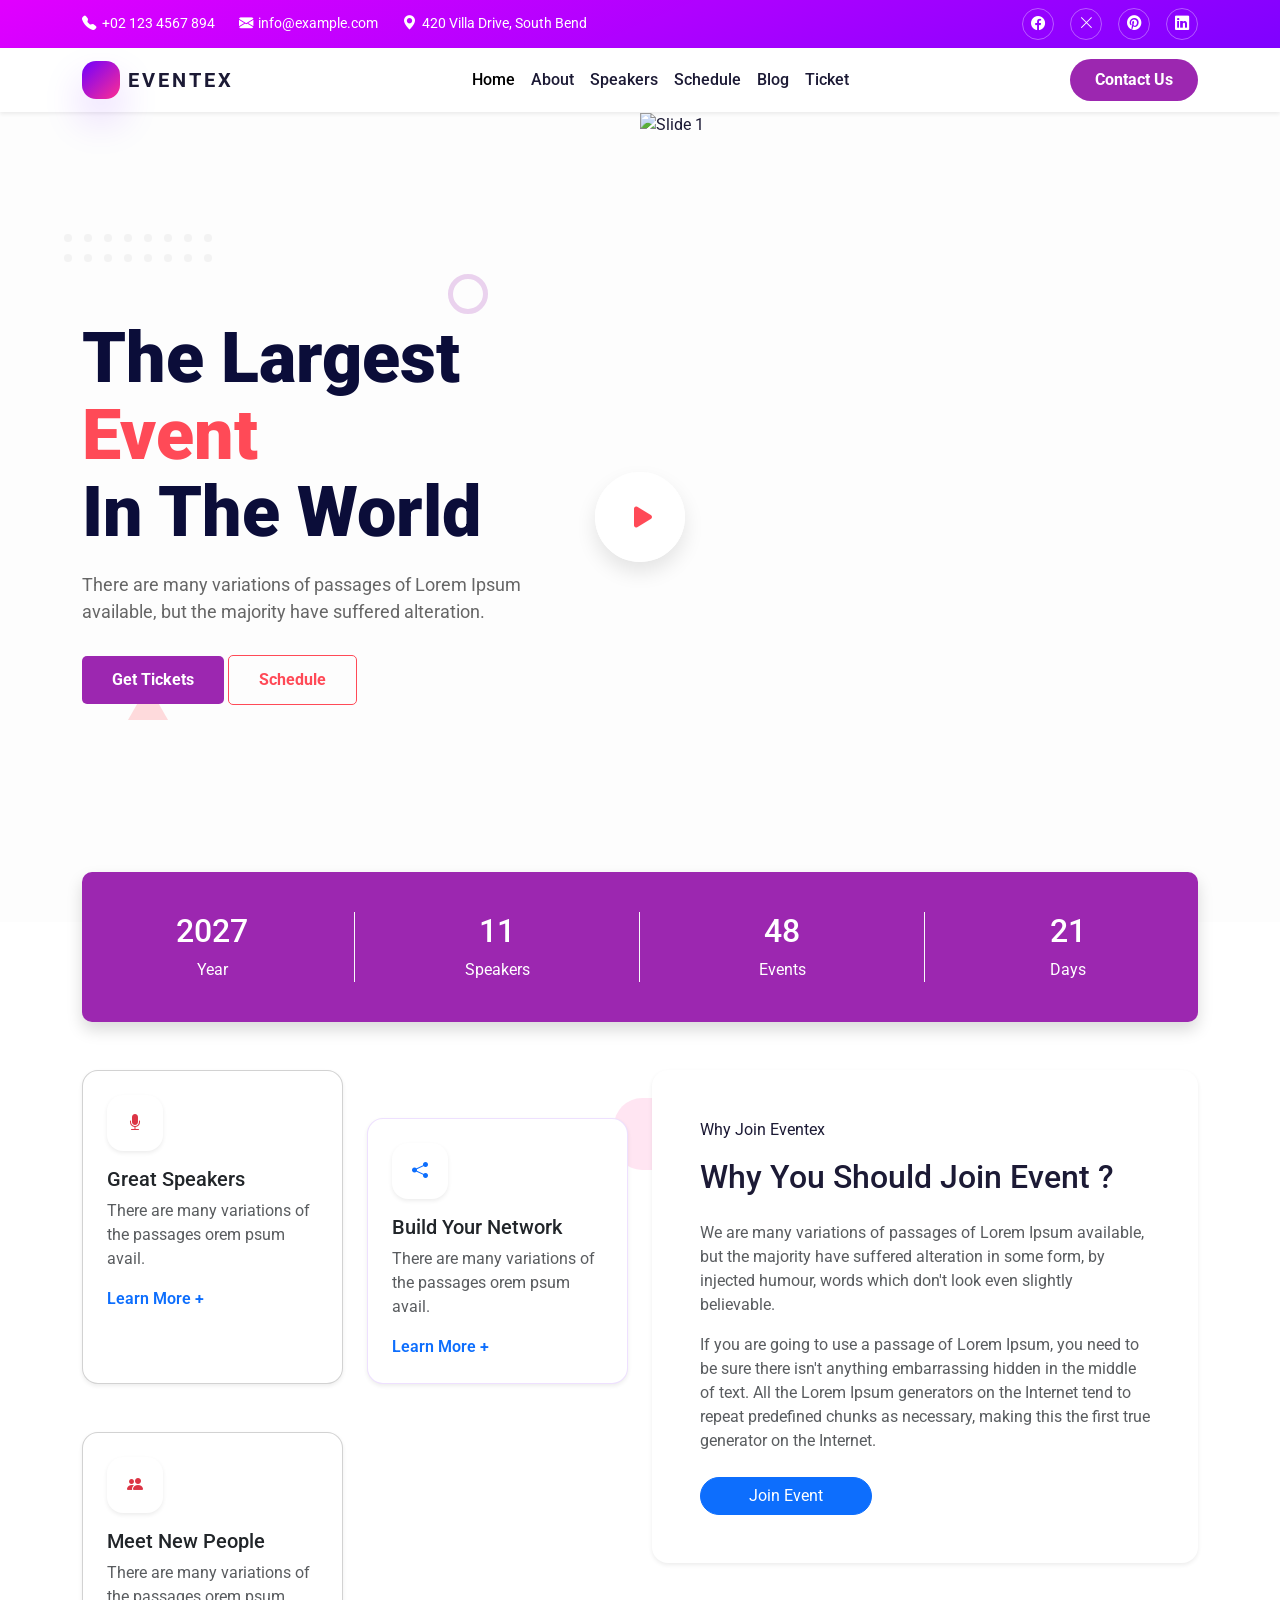
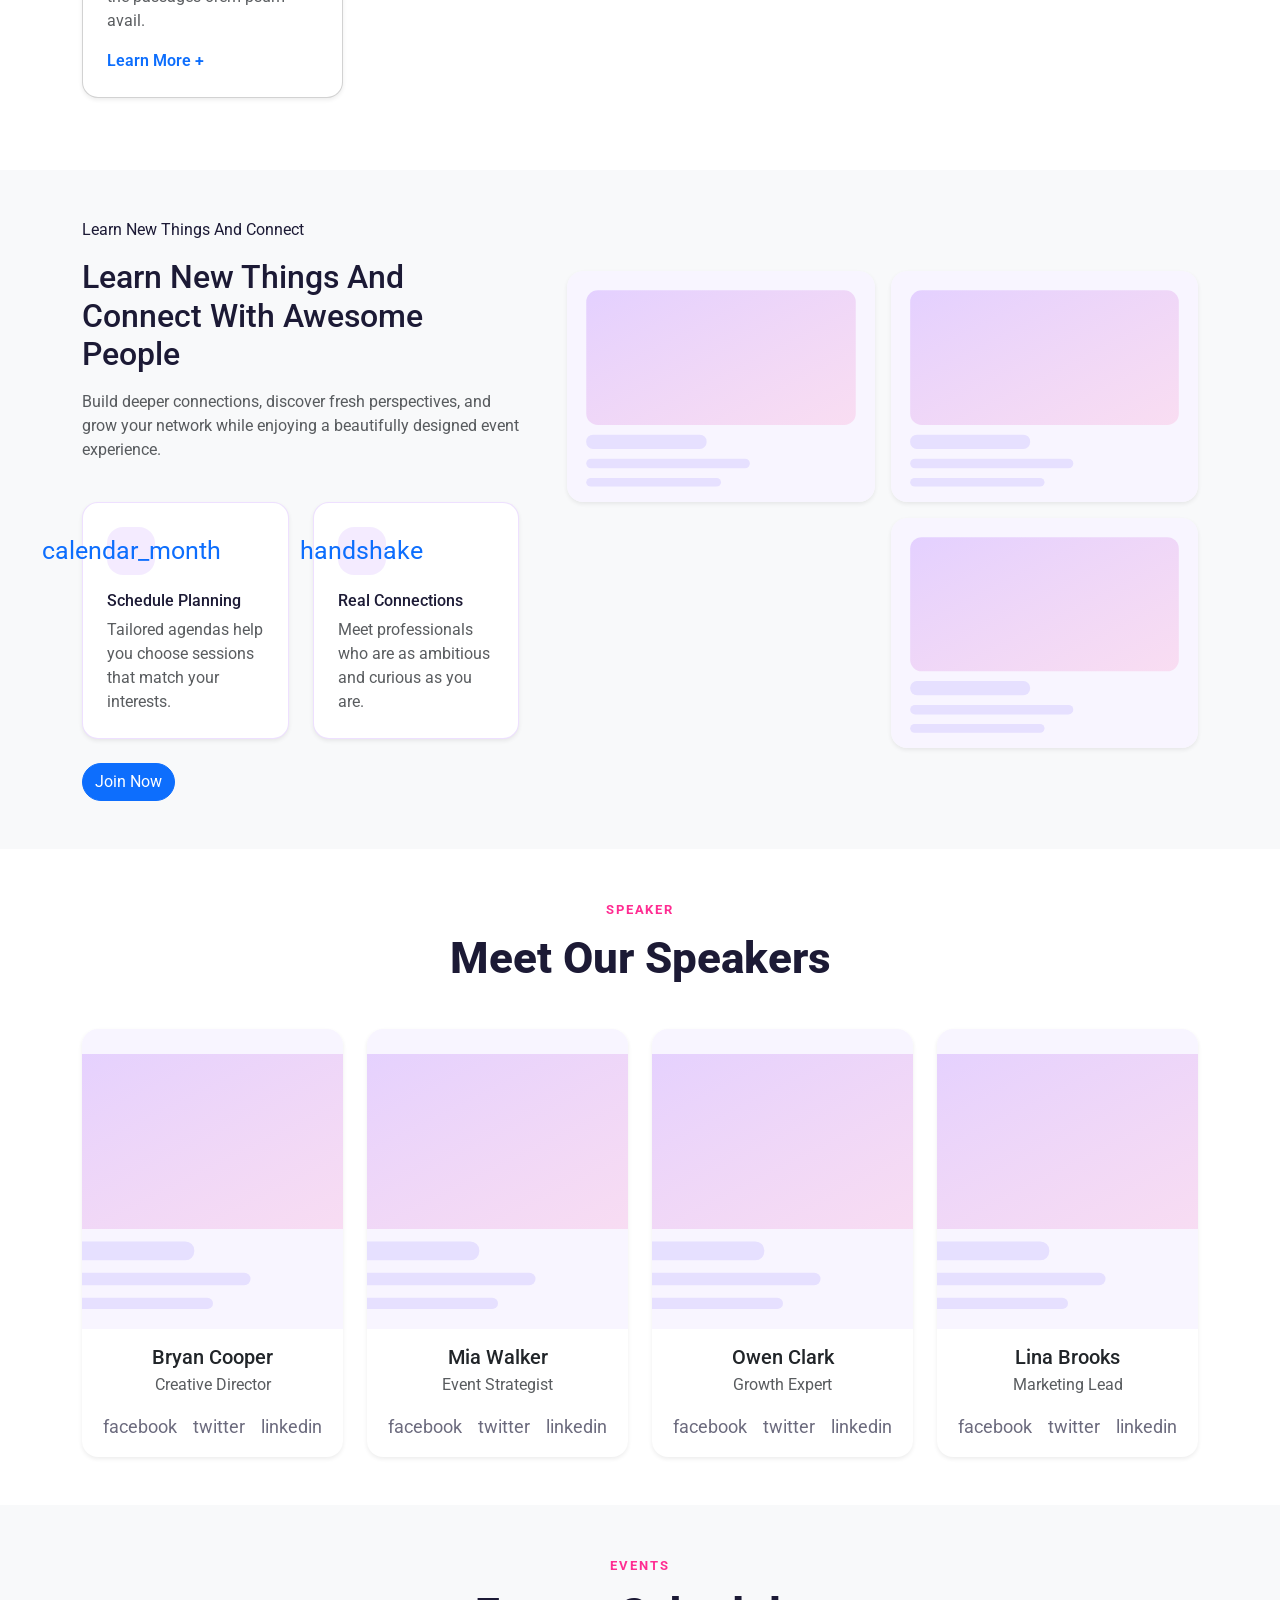
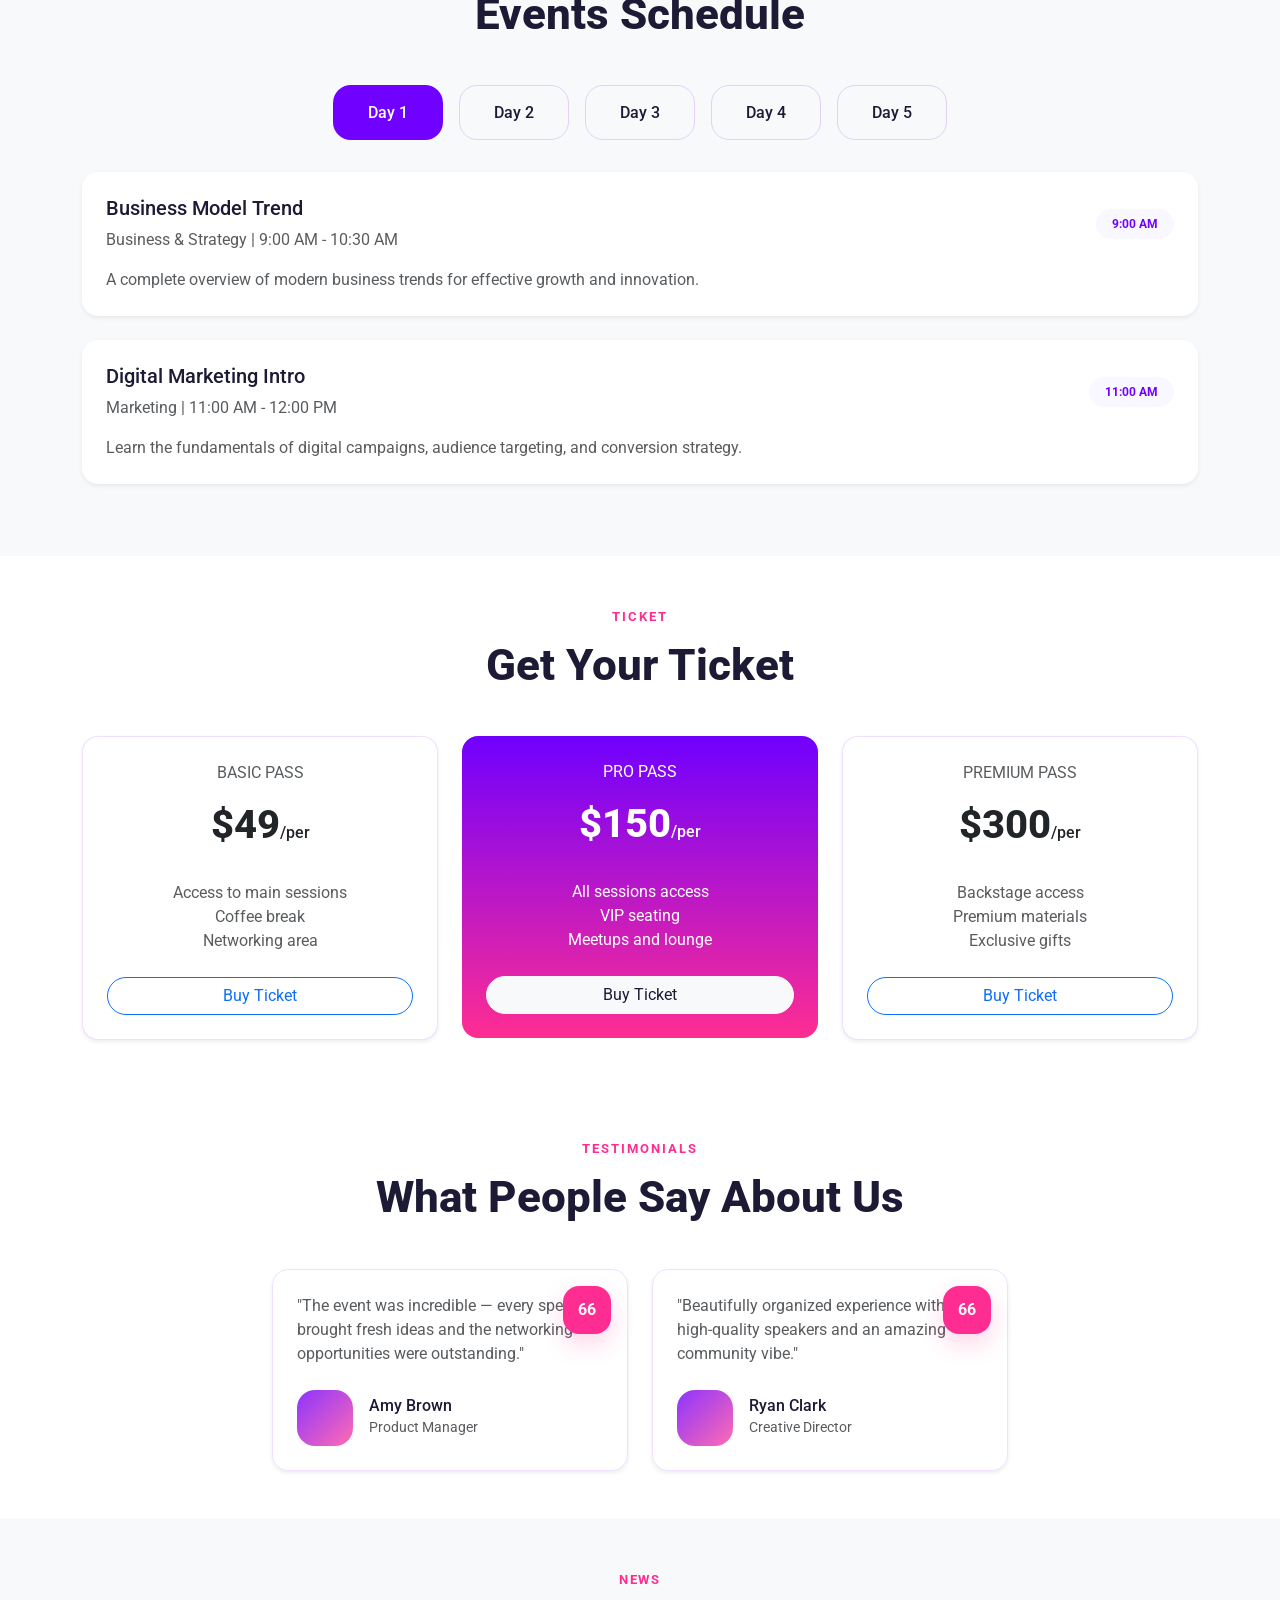
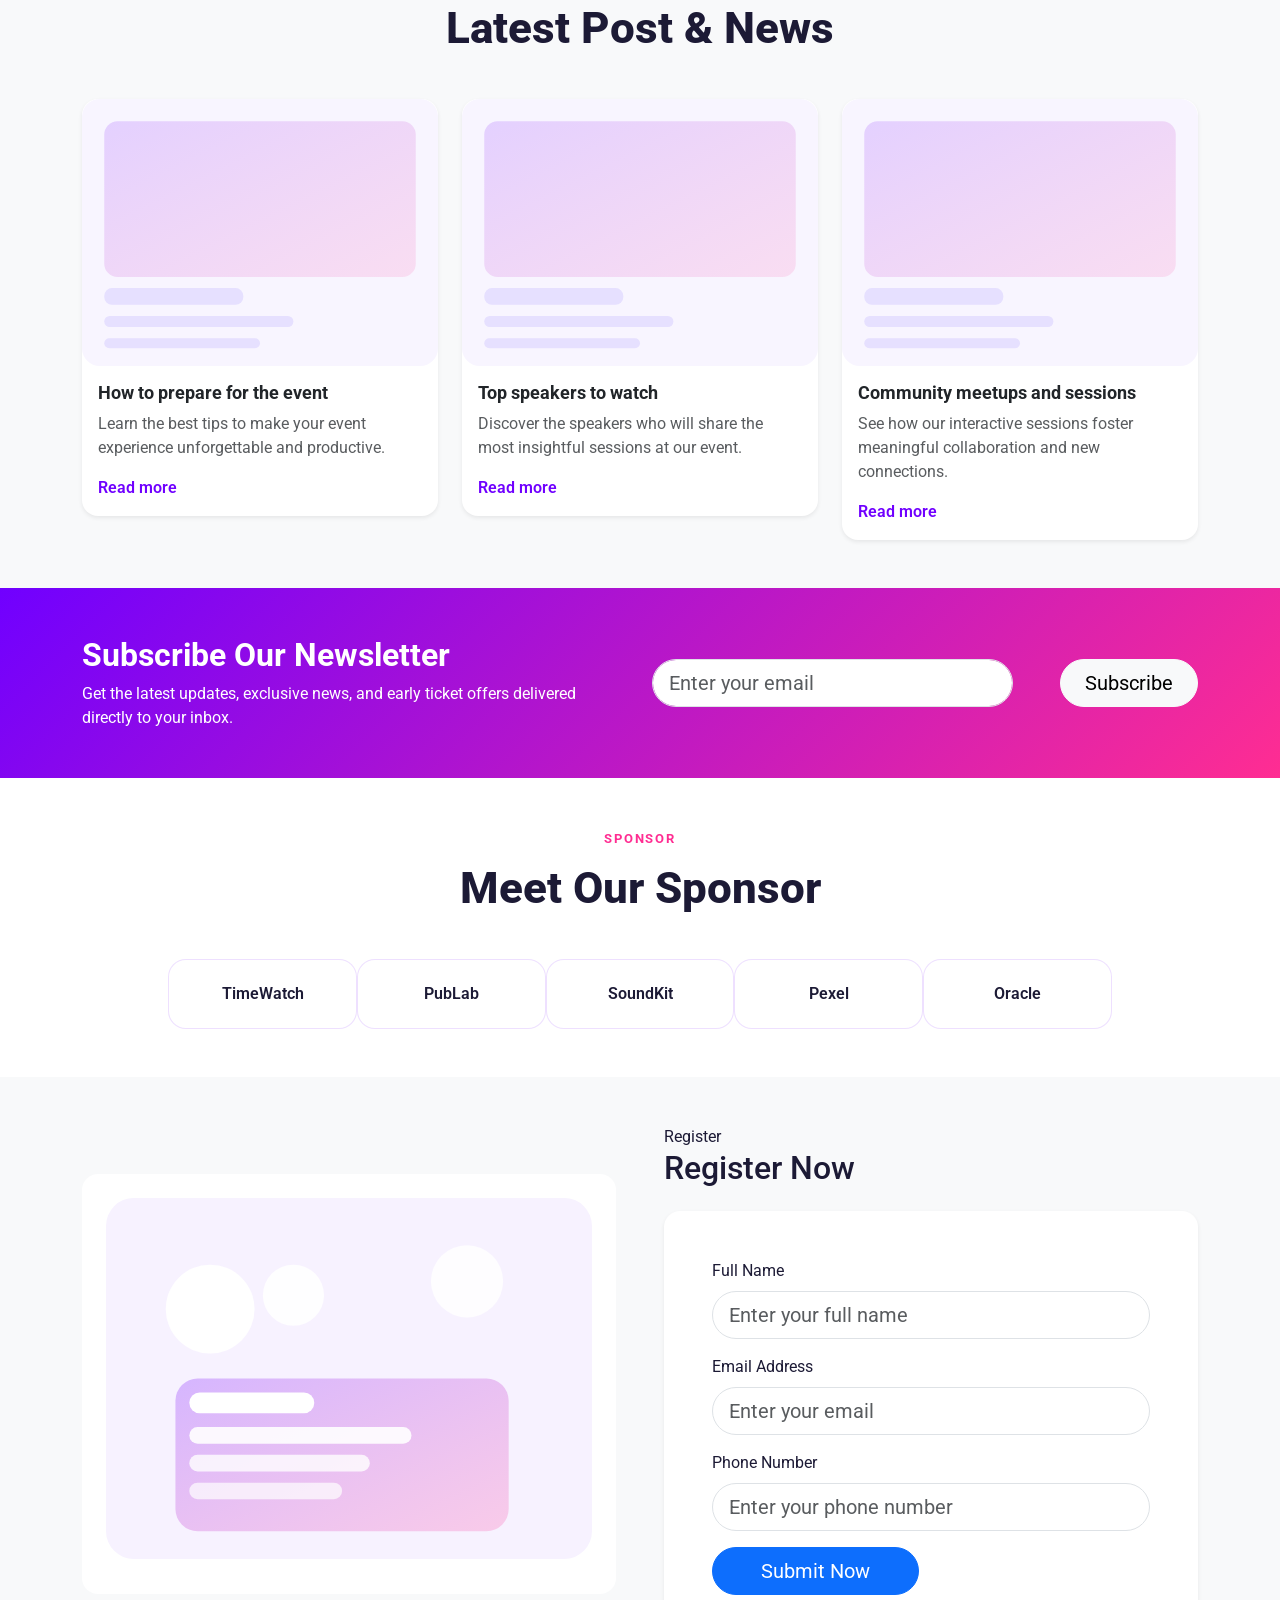
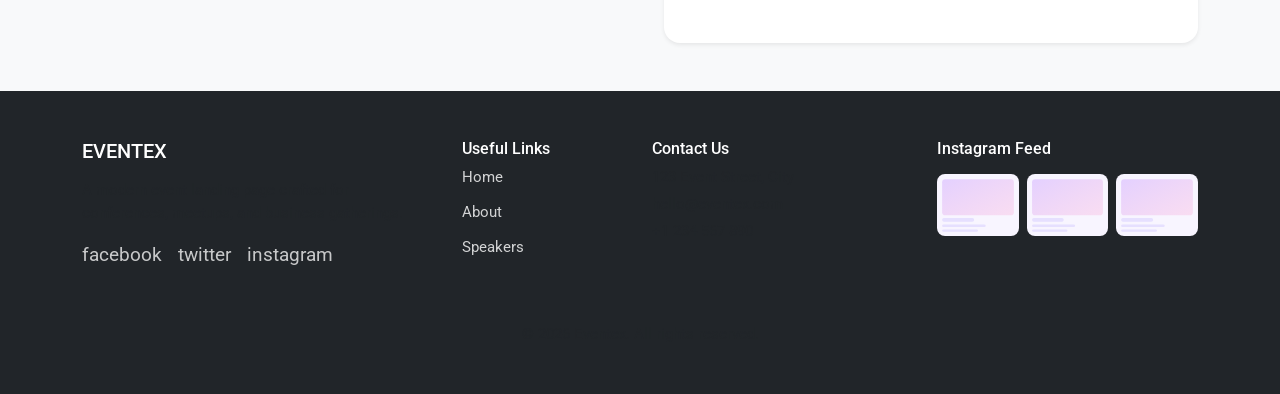
==== index.html @ 37ae4554 "first commit" ====
<!DOCTYPE html>
<html lang="en">
<head>
    <meta charset="UTF-8" />
    <meta name="viewport" content="width=device-width, initial-scale=1.0" />
    <title>Eventex - Event & Conference Landing Page</title>
    <link rel="preconnect" href="https://fonts.googleapis.com" />
    <link rel="preconnect" href="https://fonts.gstatic.com" crossorigin />
<link href="https://fonts.googleapis.com/css2?family=Roboto:ital,wght@0,100..900;1,100..900&display=swap" rel="stylesheet">
    <link rel="stylesheet" href="https://cdn.jsdelivr.net/npm/bootstrap-icons@1.11.3/font/bootstrap-icons.css" />
    <link href="https://cdn.jsdelivr.net/npm/bootstrap@5.3.2/dist/css/bootstrap.min.css" rel="stylesheet" />
    <link rel="stylesheet" href="assets/css/style.css" />


    <link rel="stylesheet" type="text/css" href="https://cdn.jsdelivr.net/npm/slick-carousel@1.8.1/slick/slick.css"/>
    <link rel="stylesheet" href="https://cdnjs.cloudflare.com/ajax/libs/animate.css/4.1.1/animate.min.css"/>
    <link rel="stylesheet" href="https://cdnjs.cloudflare.com/ajax/libs/font-awesome/6.0.0/css/all.min.css">


</head>
<body>
    <!-- Top Contact Bar -->
    <div class="top-contact-bar  text-white py-2">
        <div class="container d-flex flex-wrap align-items-center justify-content-between gap-2">
            <div class="d-flex flex-wrap align-items-center gap-4 small-text">
                <span><i class="bi bi-telephone-fill"></i> +02 123 4567 894</span>
                <span><i class="bi bi-envelope-fill"></i> info@example.com</span>
                <span><i class="bi bi-geo-alt-fill"></i> 420 Villa Drive, South Bend</span>
            </div>
            <div class="top-social-icons d-flex align-items-center gap-3">
                <span><i class="bi bi-facebook"></i></span>
                <span><i class="bi bi-x-lg"></i></span>
                <span><i class="bi bi-pinterest"></i></span>
                <span><i class="bi bi-linkedin"></i></span>
            </div>
        </div>
    </div>

    <!-- Header / Navigation -->
    <header class="site-header bg-white shadow-sm sticky-top">
        <div class="container">
            <nav class="navbar navbar-expand-lg px-0">
                <a class="navbar-brand d-flex align-items-center" href="#">
                    <span class="brand-mark"></span>
                    <span class="brand-text ms-2">EVENTEX</span>
                </a>
                <button class="navbar-toggler" type="button" data-bs-toggle="collapse" data-bs-target="#mainNavbar" aria-controls="mainNavbar" aria-expanded="false" aria-label="Toggle navigation">
                    <span class="navbar-toggler-icon"></span>
                </button>
                <div class="collapse navbar-collapse" id="mainNavbar">
                    <ul class="navbar-nav mx-auto mb-2 mb-lg-0">
                        <li class="nav-item"><a class="nav-link active" href="#home">Home</a></li>
                        <li class="nav-item"><a class="nav-link" href="#about">About</a></li>
                        <li class="nav-item"><a class="nav-link" href="#speakers">Speakers</a></li>
                        <li class="nav-item"><a class="nav-link" href="#schedule">Schedule</a></li>
                        <li class="nav-item"><a class="nav-link" href="#blog">Blog</a></li>
                        <li class="nav-item"><a class="nav-link" href="#pricing">Ticket</a></li>
                    </ul>
                    <a href="#contact" class="btn btn-purple rounded-pill px-4 py-2">Contact Us</a>
                </div>
            </nav>
        </div>
    </header>

    <!-- Hero -->
  

<section class="hero-section">
    <div class="bg-icon dots-grid">
        <span></span><span></span><span></span><span></span><span></span><span></span><span></span><span></span>
        <span></span><span></span><span></span><span></span><span></span><span></span><span></span><span></span>
    </div>
    <div class="bg-icon shape-circle"></div>
    <div class="bg-icon shape-triangle"></div>

    <div class="hero-slider">
        
        <div class="single-slide">
            <div class="container content-wrap">
                <div class="row">
                    <div class="col-lg-6">
                        <div class="hero-content">
                            <h1>The Largest <span>Event</span> <br> In The World</h1>
                            <p>There are many variations of passages of Lorem Ipsum available, but the majority have suffered alteration.</p>
                            <div class="btns">
                                <a href="#" class="btn-purple">Get Tickets</a>
                                <a href="#" class="btn-outline-purple">Schedule</a>
                            </div>
                        </div>
                    </div>
                </div>
            </div>
            <div class="right-full-image">
                <img src="https://images.unsplash.com/photo-1492684223066-81342ee5ff30?auto=format&fit=crop&w=1000&q=80" alt="Slide 1">
                <div class="play-btn-container">
                    <a href="#" class="play-btn">
                        <i class="fas fa-play"></i>
                    </a>
                </div>
            </div>
        </div>

        <div class="single-slide">
            <div class="container content-wrap">
                <div class="row">
                    <div class="col-lg-6">
                        <div class="hero-content">
                            <h1>Join The <span>Expert</span> <br> Speakers</h1>
                            <p>Experience the best conference with worldwide experts and influencers.</p>
                            <div class="btns">
                                <a href="#" class="btn-purple">Book Now</a>
                            </div>
                        </div>
                    </div>
                </div>
            </div>
            <div class="right-full-image">
                <img src="https://images.unsplash.com/photo-1505373877841-8d25f7d46678?auto=format&fit=crop&w=1000&q=80" alt="Slide 2">
                <div class="play-btn-container">
                    <a href="#" class="play-btn">
                        <i class="fas fa-play"></i>
                    </a>
                </div>
            </div>
        </div>

    </div>
</section>


<div class="container">
        <div class="stats-bar shadow">
            <div class="row text-center">
                <div class="col-6 col-md-3 border-end border-light stat-item">
                    <h2>2027</h2>
                    <p class="mb-0">Year</p>
                </div>
                <div class="col-6 col-md-3 border-end border-light stat-item">
                    <h2>11</h2>
                    <p class="mb-0">Speakers</p>
                </div>
                <div class="col-6 col-md-3 border-end border-light stat-item">
                    <h2>48</h2>
                    <p class="mb-0">Events</p>
                </div>
                <div class="col-6 col-md-3 stat-item">
                    <h2>21</h2>
                    <p class="mb-0">Days</p>
                </div>
            </div>
        </div>
    </div>



    <!-- About / Why Join -->
    <section id="about" class="section-about py-5 position-relative">
        <div class="container">
            <div class="row gx-4 align-items-start">
                <div class="col-lg-6">
                    <div class="info-cards-grid">
                        <div class="info-card card shadow-sm rounded-4 p-4 mb-4">
                            <div class="info-card-icon mb-3 bg-white rounded-4 shadow-sm">
                                <i class="bi bi-mic-fill text-danger"></i>
                            </div>
                            <h5 class="mb-2">Great Speakers</h5>
                            <p class="text-muted mb-3">There are many variations of the passages orem psum avail.</p>
                            <a href="#" class="text-decoration-none fw-semibold text-primary">Learn More +</a>
                        </div>
                        <div class="info-card card shadow-sm rounded-4 p-4 mb-4 highlight-card">
                            <div class="info-card-icon mb-3 bg-white rounded-4 shadow-sm">
                                <i class="bi bi-share-fill text-primary"></i>
                            </div>
                            <h5 class="mb-2">Build Your Network</h5>
                            <p class="text-muted mb-3">There are many variations of the passages orem psum avail.</p>
                            <a href="#" class="text-decoration-none fw-semibold text-primary">Learn More +</a>
                        </div>
                        <div class="info-card card shadow-sm rounded-4 p-4 mb-4">
                            <div class="info-card-icon mb-3 bg-white rounded-4 shadow-sm">
                                <i class="bi bi-people-fill text-danger"></i>
                            </div>
                            <h5 class="mb-2">Meet New People</h5>
                            <p class="text-muted mb-3">There are many variations of the passages orem psum avail.</p>
                            <a href="#" class="text-decoration-none fw-semibold text-primary">Learn More +</a>
                        </div>
                    </div>
                </div>
                <div class="col-lg-6">
                    <div class="why-join-box bg-white rounded-4 shadow-sm p-5">
                        <span class="section-label d-block mb-3">Why Join Eventex</span>
                        <h2 class="mb-4">Why You Should <span class="text-highlight">Join Event</span> ?</h2>
                        <p class="text-muted mb-3">We are many variations of passages of Lorem Ipsum available, but the majority have suffered alteration in some form, by injected humour, words which don't look even slightly believable.</p>
                        <p class="text-muted mb-4">If you are going to use a passage of Lorem Ipsum, you need to be sure there isn't anything embarrassing hidden in the middle of text. All the Lorem Ipsum generators on the Internet tend to repeat predefined chunks as necessary, making this the first true generator on the Internet.</p>
                        <a href="#register" class="btn btn-primary rounded-pill px-5">Join Event</a>
                    </div>
                </div>
            </div>
        </div>
    </section>

    <!-- Learn & Connect -->
    <section class="section-gallery py-5 bg-light position-relative">
        <div class="container">
            <div class="row align-items-center gx-5">
                <div class="col-lg-5">
                    <span class="section-label">Learn New Things And Connect</span>
                    <h2 class="mt-3">Learn New Things And Connect With Awesome People</h2>
                    <p class="text-muted mt-3">Build deeper connections, discover fresh perspectives, and grow your network while enjoying a beautifully designed event experience.</p>
                    <div class="row gy-3 mt-4">
                        <div class="col-sm-6">
                            <div class="mini-card p-4 rounded-4 shadow-sm bg-white">
                                <span class="material-symbols-rounded text-primary">calendar_month</span>
                                <h6 class="mt-3">Schedule Planning</h6>
                                <p class="mb-0 text-muted">Tailored agendas help you choose sessions that match your interests.</p>
                            </div>
                        </div>
                        <div class="col-sm-6">
                            <div class="mini-card p-4 rounded-4 shadow-sm bg-white">
                                <span class="material-symbols-rounded text-primary">handshake</span>
                                <h6 class="mt-3">Real Connections</h6>
                                <p class="mb-0 text-muted">Meet professionals who are as ambitious and curious as you are.</p>
                            </div>
                        </div>
                    </div>
                    <a href="#register" class="btn btn-primary rounded-pill mt-4">Join Now</a>
                </div>
                <div class="col-lg-7">
                    <div class="gallery-grid row g-3">
                        <div class="col-sm-6">
                            <img src="assets/images/placeholder-card.svg" alt="Conference" class="img-fluid rounded-4 shadow-sm" />
                        </div>
                        <div class="col-sm-6">
                            <div class="row g-3">
                                <div class="col-12">
                                    <img src="assets/images/placeholder-card.svg" alt="Audience" class="img-fluid rounded-4 shadow-sm" />
                                </div>
                                <div class="col-12">
                                    <img src="assets/images/placeholder-card.svg" alt="Stage" class="img-fluid rounded-4 shadow-sm" />
                                </div>
                            </div>
                        </div>
                    </div>
                </div>
            </div>
        </div>
    </section>

    <!-- Speakers -->
    <section id="speakers" class="py-5">
        <div class="container">
            <div class="section-title text-center mb-5">
                <span class="section-label">Speaker</span>
                <h2>Meet Our Speakers</h2>
            </div>
            <div class="row g-4">
                <div class="col-md-6 col-lg-3">
                    <div class="card speaker-card rounded-4 shadow-sm overflow-hidden">
                        <img src="assets/images/placeholder-card.svg" class="card-img-top" alt="Speaker" />
                        <div class="card-body text-center">
                            <h5 class="mb-1">Bryan Cooper</h5>
                            <p class="text-muted mb-3">Creative Director</p>
                            <div class="d-flex justify-content-center gap-3 social-icons">
                                <span class="material-symbols-rounded">facebook</span>
                                <span class="material-symbols-rounded">twitter</span>
                                <span class="material-symbols-rounded">linkedin</span>
                            </div>
                        </div>
                    </div>
                </div>
                <div class="col-md-6 col-lg-3">
                    <div class="card speaker-card rounded-4 shadow-sm overflow-hidden">
                        <img src="assets/images/placeholder-card.svg" class="card-img-top" alt="Speaker" />
                        <div class="card-body text-center">
                            <h5 class="mb-1">Mia Walker</h5>
                            <p class="text-muted mb-3">Event Strategist</p>
                            <div class="d-flex justify-content-center gap-3 social-icons">
                                <span class="material-symbols-rounded">facebook</span>
                                <span class="material-symbols-rounded">twitter</span>
                                <span class="material-symbols-rounded">linkedin</span>
                            </div>
                        </div>
                    </div>
                </div>
                <div class="col-md-6 col-lg-3">
                    <div class="card speaker-card rounded-4 shadow-sm overflow-hidden">
                        <img src="assets/images/placeholder-card.svg" class="card-img-top" alt="Speaker" />
                        <div class="card-body text-center">
                            <h5 class="mb-1">Owen Clark</h5>
                            <p class="text-muted mb-3">Growth Expert</p>
                            <div class="d-flex justify-content-center gap-3 social-icons">
                                <span class="material-symbols-rounded">facebook</span>
                                <span class="material-symbols-rounded">twitter</span>
                                <span class="material-symbols-rounded">linkedin</span>
                            </div>
                        </div>
                    </div>
                </div>
                <div class="col-md-6 col-lg-3">
                    <div class="card speaker-card rounded-4 shadow-sm overflow-hidden">
                        <img src="assets/images/placeholder-card.svg" class="card-img-top" alt="Speaker" />
                        <div class="card-body text-center">
                            <h5 class="mb-1">Lina Brooks</h5>
                            <p class="text-muted mb-3">Marketing Lead</p>
                            <div class="d-flex justify-content-center gap-3 social-icons">
                                <span class="material-symbols-rounded">facebook</span>
                                <span class="material-symbols-rounded">twitter</span>
                                <span class="material-symbols-rounded">linkedin</span>
                            </div>
                        </div>
                    </div>
                </div>
            </div>
        </div>
    </section>

    <!-- Schedule -->
    <section id="schedule" class="py-5 bg-light">
        <div class="container">
            <div class="section-title text-center mb-5">
                <span class="section-label">Events</span>
                <h2>Events Schedule</h2>
            </div>
            <div class="schedule-nav-wrapper mb-4 text-center">
                <div class="nav nav-pills justify-content-center schedule-tabs" role="tablist" aria-orientation="horizontal">
                    <button class="nav-link active" id="day1-tab" data-bs-toggle="pill" data-bs-target="#day1" type="button" role="tab">Day 1</button>
                    <button class="nav-link" id="day2-tab" data-bs-toggle="pill" data-bs-target="#day2" type="button" role="tab">Day 2</button>
                    <button class="nav-link" id="day3-tab" data-bs-toggle="pill" data-bs-target="#day3" type="button" role="tab">Day 3</button>
                    <button class="nav-link" id="day4-tab" data-bs-toggle="pill" data-bs-target="#day4" type="button" role="tab">Day 4</button>
                    <button class="nav-link" id="day5-tab" data-bs-toggle="pill" data-bs-target="#day5" type="button" role="tab">Day 5</button>
                </div>
            </div>
            <div class="tab-content">
                <div class="tab-pane fade show active" id="day1" role="tabpanel">
                    <div class="event-item p-4 rounded-4 shadow-sm bg-white mb-4">
                        <div class="d-flex align-items-center justify-content-between mb-3 flex-column flex-md-row">
                            <div>
                                <h5>Business Model Trend</h5>
                                <p class="mb-0 text-muted">Business & Strategy | 9:00 AM - 10:30 AM</p>
                            </div>
                            <span class="badge badge-time">9:00 AM</span>
                        </div>
                        <p class="mb-0 text-muted">A complete overview of modern business trends for effective growth and innovation.</p>
                    </div>
                    <div class="event-item p-4 rounded-4 shadow-sm bg-white mb-4">
                        <div class="d-flex align-items-center justify-content-between mb-3 flex-column flex-md-row">
                            <div>
                                <h5>Digital Marketing Intro</h5>
                                <p class="mb-0 text-muted">Marketing | 11:00 AM - 12:00 PM</p>
                            </div>
                            <span class="badge badge-time">11:00 AM</span>
                        </div>
                        <p class="mb-0 text-muted">Learn the fundamentals of digital campaigns, audience targeting, and conversion strategy.</p>
                    </div>
                </div>
                <div class="tab-pane fade" id="day2" role="tabpanel">
                    <div class="event-item p-4 rounded-4 shadow-sm bg-white mb-4">
                        <div class="d-flex align-items-center justify-content-between mb-3 flex-column flex-md-row">
                            <div>
                                <h5>Innovation Workshop</h5>
                                <p class="mb-0 text-muted">Product | 10:00 AM - 11:30 AM</p>
                            </div>
                            <span class="badge badge-time">10:00 AM</span>
                        </div>
                        <p class="mb-0 text-muted">Interactive session on developing disruptive products with customer-first thinking.</p>
                    </div>
                    <div class="event-item p-4 rounded-4 shadow-sm bg-white mb-4">
                        <div class="d-flex align-items-center justify-content-between mb-3 flex-column flex-md-row">
                            <div>
                                <h5>Networking Break</h5>
                                <p class="mb-0 text-muted">Community | 12:00 PM - 1:00 PM</p>
                            </div>
                            <span class="badge badge-time">12:00 PM</span>
                        </div>
                        <p class="mb-0 text-muted">Time to connect with attendees, exchange ideas, and meet new collaborators.</p>
                    </div>
                </div>
                <div class="tab-pane fade" id="day3" role="tabpanel">
                    <div class="event-item p-4 rounded-4 shadow-sm bg-white mb-4">
                        <div class="d-flex align-items-center justify-content-between mb-3 flex-column flex-md-row">
                            <div>
                                <h5>Design Thinking</h5>
                                <p class="mb-0 text-muted">Design | 10:30 AM - 12:00 PM</p>
                            </div>
                            <span class="badge badge-time">10:30 AM</span>
                        </div>
                        <p class="mb-0 text-muted">Learn design thinking frameworks that create intuitive experiences and better products.</p>
                    </div>
                </div>
                <div class="tab-pane fade" id="day4" role="tabpanel">
                    <div class="event-item p-4 rounded-4 shadow-sm bg-white mb-4">
                        <div class="d-flex align-items-center justify-content-between mb-3 flex-column flex-md-row">
                            <div>
                                <h5>Future of Tech</h5>
                                <p class="mb-0 text-muted">Technology | 9:30 AM - 11:00 AM</p>
                            </div>
                            <span class="badge badge-time">9:30 AM</span>
                        </div>
                        <p class="mb-0 text-muted">Explore the latest technology trends shaping the future of business and society.</p>
                    </div>
                </div>
                <div class="tab-pane fade" id="day5" role="tabpanel">
                    <div class="event-item p-4 rounded-4 shadow-sm bg-white mb-4">
                        <div class="d-flex align-items-center justify-content-between mb-3 flex-column flex-md-row">
                            <div>
                                <h5>Closing Keynote</h5>
                                <p class="mb-0 text-muted">Main Stage | 3:00 PM - 4:30 PM</p>
                            </div>
                            <span class="badge badge-time">3:00 PM</span>
                        </div>
                        <p class="mb-0 text-muted">Wrap up the event with inspiring closing remarks and next-step guidance.</p>
                    </div>
                </div>
            </div>
        </div>
    </section>

    <!-- Pricing -->
    <section id="pricing" class="py-5">
        <div class="container">
            <div class="section-title text-center mb-5">
                <span class="section-label">Ticket</span>
                <h2>Get Your Ticket</h2>
            </div>
            <div class="row g-4">
                <div class="col-md-6 col-lg-4">
                    <div class="card pricing-card rounded-4 shadow-sm p-4 text-center">
                        <span class="price-caption text-uppercase text-muted">Basic Pass</span>
                        <h3 class="price-value mt-3">$49<span class="period">/per</span></h3>
                        <ul class="list-unstyled mt-4 mb-4 text-muted">
                            <li>Access to main sessions</li>
                            <li>Coffee break</li>
                            <li>Networking area</li>
                        </ul>
                        <a href="#register" class="btn btn-outline-primary rounded-pill px-4">Buy Ticket</a>
                    </div>
                </div>
                <div class="col-md-6 col-lg-4">
                    <div class="card pricing-card pricing-card-highlight rounded-4 shadow-xl p-4 text-center">
                        <span class="price-caption text-uppercase text-white">Pro Pass</span>
                        <h3 class="price-value mt-3 text-white">$150<span class="period">/per</span></h3>
                        <ul class="list-unstyled mt-4 mb-4 text-white-75">
                            <li>All sessions access</li>
                            <li>VIP seating</li>
                            <li>Meetups and lounge</li>
                        </ul>
                        <a href="#register" class="btn btn-light rounded-pill px-4">Buy Ticket</a>
                    </div>
                </div>
                <div class="col-md-6 col-lg-4">
                    <div class="card pricing-card rounded-4 shadow-sm p-4 text-center">
                        <span class="price-caption text-uppercase text-muted">Premium Pass</span>
                        <h3 class="price-value mt-3">$300<span class="period">/per</span></h3>
                        <ul class="list-unstyled mt-4 mb-4 text-muted">
                            <li>Backstage access</li>
                            <li>Premium materials</li>
                            <li>Exclusive gifts</li>
                        </ul>
                        <a href="#register" class="btn btn-outline-primary rounded-pill px-4">Buy Ticket</a>
                    </div>
                </div>
            </div>
        </div>
    </section>

    <!-- Testimonials -->
    <section class="py-5 bg-white">
        <div class="container">
            <div class="section-title text-center mb-5">
                <span class="section-label">Testimonials</span>
                <h2>What People Say About Us</h2>
            </div>
            <div class="row g-4 justify-content-center">
                <div class="col-md-6 col-lg-4">
                    <div class="testimonial-card p-4 rounded-4 shadow-sm position-relative">
                        <span class="testimonial-badge">66</span>
                        <p class="text-muted">"The event was incredible — every speaker brought fresh ideas and the networking opportunities were outstanding."</p>
                        <div class="d-flex align-items-center mt-4">
                            <div class="testimonial-avatar"></div>
                            <div class="ms-3">
                                <h6 class="mb-0">Amy Brown</h6>
                                <small class="text-muted">Product Manager</small>
                            </div>
                        </div>
                    </div>
                </div>
                <div class="col-md-6 col-lg-4">
                    <div class="testimonial-card p-4 rounded-4 shadow-sm position-relative">
                        <span class="testimonial-badge">66</span>
                        <p class="text-muted">"Beautifully organized experience with high-quality speakers and an amazing community vibe."</p>
                        <div class="d-flex align-items-center mt-4">
                            <div class="testimonial-avatar"></div>
                            <div class="ms-3">
                                <h6 class="mb-0">Ryan Clark</h6>
                                <small class="text-muted">Creative Director</small>
                            </div>
                        </div>
                    </div>
                </div>
            </div>
        </div>
    </section>

    <!-- Blog -->
    <section class="py-5 bg-light">
        <div class="container">
            <div class="section-title text-center mb-5">
                <span class="section-label">News</span>
                <h2>Latest Post & News</h2>
            </div>
            <div class="row g-4">
                <div class="col-md-4">
                    <article class="card post-card rounded-4 shadow-sm overflow-hidden">
                        <img src="assets/images/placeholder-card.svg" class="card-img-top" alt="Blog" />
                        <div class="card-body">
                            <h5>How to prepare for the event</h5>
                            <p class="text-muted">Learn the best tips to make your event experience unforgettable and productive.</p>
                            <a href="#" class="read-more">Read more</a>
                        </div>
                    </article>
                </div>
                <div class="col-md-4">
                    <article class="card post-card rounded-4 shadow-sm overflow-hidden">
                        <img src="assets/images/placeholder-card.svg" class="card-img-top" alt="Blog" />
                        <div class="card-body">
                            <h5>Top speakers to watch</h5>
                            <p class="text-muted">Discover the speakers who will share the most insightful sessions at our event.</p>
                            <a href="#" class="read-more">Read more</a>
                        </div>
                    </article>
                </div>
                <div class="col-md-4">
                    <article class="card post-card rounded-4 shadow-sm overflow-hidden">
                        <img src="assets/images/placeholder-card.svg" class="card-img-top" alt="Blog" />
                        <div class="card-body">
                            <h5>Community meetups and sessions</h5>
                            <p class="text-muted">See how our interactive sessions foster meaningful collaboration and new connections.</p>
                            <a href="#" class="read-more">Read more</a>
                        </div>
                    </article>
                </div>
            </div>
        </div>
    </section>

    <!-- Newsletter -->
    <section class="py-5 newsletter-section position-relative text-white bg-gradient-purple">
        <div class="container">
            <div class="row align-items-center">
                <div class="col-lg-6">
                    <h2 class="fw-bold">Subscribe Our Newsletter</h2>
                    <p class="mb-0 text-white-75">Get the latest updates, exclusive news, and early ticket offers delivered directly to your inbox.</p>
                </div>
                <div class="col-lg-6">
                    <form class="row g-2 align-items-center newsletter-form">
                        <div class="col-8">
                            <input type="email" class="form-control form-control-lg rounded-pill" placeholder="Enter your email" aria-label="Email" />
                        </div>
                        <div class="col-4 text-end">
                            <button type="submit" class="btn btn-light btn-lg rounded-pill px-4">Subscribe</button>
                        </div>
                    </form>
                </div>
            </div>
        </div>
    </section>

    <!-- Sponsors -->
    <section class="py-5 bg-white">
        <div class="container">
            <div class="section-title text-center mb-5">
                <span class="section-label">Sponsor</span>
                <h2>Meet Our Sponsor</h2>
            </div>
            <div class="row g-3 justify-content-center align-items-center">
                <div class="col-6 col-md-3 col-lg-2 text-center sponsor-logo">TimeWatch</div>
                <div class="col-6 col-md-3 col-lg-2 text-center sponsor-logo">PubLab</div>
                <div class="col-6 col-md-3 col-lg-2 text-center sponsor-logo">SoundKit</div>
                <div class="col-6 col-md-3 col-lg-2 text-center sponsor-logo">Pexel</div>
                <div class="col-6 col-md-3 col-lg-2 text-center sponsor-logo">Oracle</div>
            </div>
        </div>
    </section>

    <!-- Register -->
    <section id="register" class="py-5 bg-light">
        <div class="container">
            <div class="row align-items-center gx-5">
                <div class="col-lg-6">
                    <div class="register-illustration rounded-4 shadow-soft p-4 bg-white text-center">
                        <img src="assets/images/team-photo.svg" alt="Register Illustration" class="img-fluid" />
                    </div>
                </div>
                <div class="col-lg-6">
                    <span class="section-label">Register</span>
                    <h2 class="mb-4">Register Now</h2>
                    <form class="registration-form bg-white rounded-4 shadow-sm p-4 p-md-5">
                        <div class="mb-3">
                            <label class="form-label">Full Name</label>
                            <input type="text" class="form-control form-control-lg rounded-pill" placeholder="Enter your full name" />
                        </div>
                        <div class="mb-3">
                            <label class="form-label">Email Address</label>
                            <input type="email" class="form-control form-control-lg rounded-pill" placeholder="Enter your email" />
                        </div>
                        <div class="mb-3">
                            <label class="form-label">Phone Number</label>
                            <input type="tel" class="form-control form-control-lg rounded-pill" placeholder="Enter your phone number" />
                        </div>
                        <button type="submit" class="btn btn-primary btn-lg rounded-pill px-5">Submit Now</button>
                    </form>
                </div>
            </div>
        </div>
    </section>

    <!-- Footer -->
    <footer class="py-5 bg-dark text-white">
        <div class="container">
            <div class="row gy-4">
                <div class="col-lg-4">
                    <h5 class="mb-3">EVENTEX</h5>
                    <p class="text-muted">A modern event landing page crafted for conferences, meetups, and business gatherings.</p>
                    <div class="social-footer d-flex gap-3 mt-3">
                        <span class="material-symbols-rounded">facebook</span>
                        <span class="material-symbols-rounded">twitter</span>
                        <span class="material-symbols-rounded">instagram</span>
                    </div>
                </div>
                <div class="col-lg-2">
                    <h6>Useful Links</h6>
                    <ul class="list-unstyled footer-links">
                        <li><a href="#home">Home</a></li>
                        <li><a href="#about">About</a></li>
                        <li><a href="#speakers">Speakers</a></li>
                    </ul>
                </div>
                <div class="col-lg-3">
                    <h6>Contact Us</h6>
                    <p class="text-muted mb-1">123 Event Street, City</p>
                    <p class="text-muted mb-1">hello@eventex.com</p>
                    <p class="text-muted mb-0">+1 234 567 890</p>
                </div>
                <div class="col-lg-3">
                    <h6>Instagram Feed</h6>
                    <div class="row g-2 mt-2">
                        <div class="col-4"><img src="assets/images/placeholder-card.svg" alt="IG" class="img-fluid rounded-3" /></div>
                        <div class="col-4"><img src="assets/images/placeholder-card.svg" alt="IG" class="img-fluid rounded-3" /></div>
                        <div class="col-4"><img src="assets/images/placeholder-card.svg" alt="IG" class="img-fluid rounded-3" /></div>
                    </div>
                </div>
            </div>
            <div class="text-center text-muted mt-5">© 2026 Eventex. All rights reserved.</div>
        </div>
    </footer>

    <script src="https://cdn.jsdelivr.net/npm/bootstrap@5.3.2/dist/js/bootstrap.bundle.min.js" integrity="sha384-?" crossorigin="anonymous"></script>
    <script src="assets/js/script.js"></script>



    <script src="https://code.jquery.com/jquery-3.6.0.min.js"></script>
<script src="https://cdn.jsdelivr.net/npm/bootstrap@5.3.0/dist/js/bootstrap.bundle.min.js"></script>
<script src="https://cdn.jsdelivr.net/npm/slick-carousel@1.8.1/slick/slick.min.js"></script>
<script>
    $(document).ready(function(){
        $('.hero-slider').slick({
            dots: true,
            fade: true,
            speed: 800,
            arrows: false,
            autoplay: true,
            autoplaySpeed: 5000
        });
    });
</script>


</body>
</html>
---- assets/css/style.css ----
:root {
  --color-primary: #7000ff;
  --bg-main-color: linear-gradient(157deg, #e100ff 0%, rgba(127, 0, 255, 0.99608) 100%);
  --color-secondary: #ff2d92;
  --color-light: #f9f7ff;
  --color-soft: #f6f2ff;
  --color-dark: #1c1a35;
  --color-muted: #6c6b7e;
}

* {
  box-sizing: border-box;
}

body {
  font-family: "Roboto", sans-serif;
  color: var(--color-dark);
  background-color: #ffffff;
}

img {
  max-width: 100%;
  height: auto;
}

.top-contact-bar {
  background: var(--bg-main-color);
  color: #fff;
  font-size: 0.9rem;
}

.top-contact-bar .small-text span,
.top-social-icons span {
  display: inline-flex;
  align-items: center;
  gap: 0.35rem;
}

.top-social-icons span {
  width: 32px;
  height: 32px;
  border-radius: 50%;
  border: 1px solid rgba(255,255,255,0.35);
  justify-content: center;
}

.top-social-icons span:hover {
  background: rgba(255,255,255,0.15);
}

.site-header {
  background: #fff;
  z-index: 20;
}

.navbar-brand {
  font-weight: 700;
  letter-spacing: 0.15em;
  color: var(--color-dark);
}

.bg-purple {
  background: #7000ff !important;
}

.btn-purple {
  background: #7000ff;
  color: #fff;
  border-color: transparent;
}

.btn-purple:hover,
.btn-purple:focus {
  background: #5b00d3;
  color: #fff;
}


.stats-bar {
    background: var(--purple-main);
    color: white;
    padding: 40px 0;
    margin-top: -50px;
    position: relative;
    z-index: 10;
    border-radius: 10px;
}


.brand-mark {
  width: 38px;
  height: 38px;
  border-radius: 14px;
  background: linear-gradient(135deg, var(--color-primary), var(--color-secondary));
  box-shadow: 0 20px 40px rgba(112, 0, 255, 0.18);
}

.nav-link {
  color: var(--color-dark);
  font-weight: 500;
}

.nav-link.active,
.nav-link:hover {
  color: var(--color-primary);
}



.hero-shape {
  position: absolute;
  border-radius: 50%;
  opacity: 0.22;
}

.hero-shape-1 {
  width: 220px;
  height: 220px;
  top: 24px;
  left: -40px;
  background: radial-gradient(circle, rgba(112, 0, 255, 0.45), transparent 55%);
}

.hero-shape-2 {
  width: 180px;
  height: 180px;
  bottom: 40px;
  right: -40px;
  background: radial-gradient(circle, rgba(255, 45, 146, 0.35), transparent 55%);
}

.hero-shape-3 {
  width: 140px;
  height: 140px;
  top: 120px;
  right: 70px;
  background: radial-gradient(circle, rgba(255, 45, 146, 0.22), transparent 60%);
}

.hero-top-dot {
  position: absolute;
  left: 12%;
  top: 16%;
  width: 16px;
  height: 16px;
  border-radius: 50%;
  background: #ff4747;
}

.hero-left-triangle {
  position: absolute;
  left: 4%;
  top: 55%;
  width: 0;
  height: 0;
  border-left: 30px solid transparent;
  border-right: 45px solid transparent;
  border-bottom: 50px solid rgba(0, 255, 0, 0.18);
}

.hero-heading {
  font-size: clamp(3.2rem, 5vw, 4.5rem);
  line-height: 1.02;
  font-weight: 800;
  color: var(--color-dark);
  transition: opacity 0.3s ease;
}

.hero-heading .text-highlight {
  color: var(--color-secondary);
}

.hero-heading .text-primary {
  color: #0b1448;
}

.hero-description {
  max-width: 520px;
  margin-top: 1.5rem;
  font-size: 1rem;
  line-height: 1.9;
  transition: opacity 0.3s ease;
}

.hero-buttons .btn {
  min-width: 170px;
}

.btn-outline-tertiary {
  color: #ff2d92;
  border-color: rgba(255,45,146,0.6);
  background: transparent;
}

.btn-outline-tertiary:hover {
  background: rgba(255,45,146,0.08);
}

.top-contact-bar {
  background: var(--bg-main-color)  !important;
  color: #fff;
  font-size: 0.9rem;
}

.top-contact-bar .small-text span,
.top-social-icons span {
  display: inline-flex;
  align-items: center;
  gap: 0.35rem;
}

.top-social-icons span {
  width: 32px;
  height: 32px;
  border-radius: 50%;
  border: 1px solid rgba(255,255,255,0.35);
  justify-content: center;
}

.top-social-icons span:hover {
  background: rgba(255,255,255,0.15);
}

.hero-counter-card {
  margin-top: 3rem;
  max-width: 760px;
  background: linear-gradient(90deg, rgba(112, 0, 255, 0.95), rgba(255, 45, 146, 0.95));
  border-radius: 22px;
  padding: 1rem 0;
  box-shadow: 0 30px 60px rgba(112, 0, 255, 0.12);
}

.counter-item {
  padding: 1rem 0;
}

.counter-item h3 {
  margin-bottom: 0.35rem;
  font-size: 2rem;
  font-weight: 800;
}

.counter-item span {
  font-size: 0.9rem;
  letter-spacing: 0.1em;
  text-transform: uppercase;
  opacity: 0.85;
}

.hero-visual {
  position: relative;
  max-width: 620px;
  margin: 0 auto;
  overflow: hidden;
}

.hero-curve-shape {
  position: absolute;
  top: -30px;
  right: -80px;
  width: 420px;
  height: 420px;
  border-radius: 45% 55% 35% 65% / 35% 45% 55% 65%;
  background: radial-gradient(circle at 30% 30%, rgba(255, 45, 146, 0.35), rgba(112, 0, 255, 0.8) 68%, transparent 85%);
  z-index: 0;
}

.hero-visual-img {
  width: 100%;
  border-radius: 80px 20px 80px 20px;
  object-fit: cover;
  position: relative;
  z-index: 1;
  transition: transform 0.7s ease, opacity 0.5s ease;
}

.hero-visual-img.fade {
  opacity: 0.2;
  transform: scale(0.96);
}

.hero-heading.fade,
.hero-description.fade {
  opacity: 0.35;
  transition: opacity 0.3s ease;
}

.hero-play-button {
  position: absolute;
  right: 3.5rem;
  top: 50%;
  transform: translateY(-50%);
  width: 74px;
  height: 74px;
  background: #fff;
  color: var(--color-secondary);
  border: 4px solid rgba(255, 45, 146, 0.2);
  box-shadow: 0 20px 50px rgba(112, 0, 255, 0.14);
}

.hero-play-button span {
  font-size: 2rem;
}

.hero-slider-nav {
  position: absolute;
  right: -80px;
  top: 40%;
  transform: translateY(-50%);
}

.hero-slider-nav .slider-index {
  width: 52px;
  height: 52px;
  border-radius: 18px;
  background: transparent;
  border: 2px solid rgba(255, 255, 255, 0.85);
  display: inline-flex;
  align-items: center;
  justify-content: center;
  font-weight: 800;
  color: #fff;
}

.hero-slider-nav .slider-dot {
  width: 18px;
  height: 18px;
  border-radius: 50%;
  border: 2px solid rgba(255, 255, 255, 0.85);
  background: transparent;
  cursor: pointer;
}

.hero-slider-nav .slider-dot.selected {
  background: #ff2d92;
  border-color: #ff2d92;
}

.hero-side-dot {
  position: absolute;
  width: 36px;
  height: 36px;
  border-radius: 50%;
  background: rgba(255, 45, 146, 0.2);
  top: 20%;
  left: 12%;
}

.hero-side-dot-small {
  width: 24px;
  height: 24px;
  top: 70%;
  left: 18%;
  background: rgba(112, 0, 255, 0.22);
}

.hero-shape-3 {
  width: 140px;
  height: 140px;
  top: 120px;
  right: 70px;
  background: radial-gradient(circle, rgba(255, 45, 146, 0.22), transparent 60%);
}

.hero-play-button {
  animation: pulse 2.5s ease-in-out infinite;
}

@keyframes pulse {
  0%, 100% { transform: translateY(-50%) scale(1); }
  50% { transform: translateY(-50%) scale(1.05); }
}

.info-cards-grid {
  display: grid;
  grid-template-columns: repeat(2, minmax(0, 1fr));
  gap: 1.5rem;
}

.info-card {
  min-height: 220px;
}

.info-card:nth-child(1) {
  grid-column: 1;
}

.info-card:nth-child(2) {
  grid-column: 2;
  margin-top: 3rem;
}

.info-card:nth-child(3) {
  grid-column: 1 / span 1;
}

.info-card-icon {
  width: 56px;
  height: 56px;
  display: inline-flex;
  align-items: center;
  justify-content: center;
}

.highlight-card {
  border: 1px solid rgba(112, 0, 255, 0.12);
  background: #fff;
}

.why-join-box {
  position: relative;
}

.why-join-box::before {
  content: '';
  position: absolute;
  left: -38px;
  top: 28px;
  width: 72px;
  height: 72px;
  background: rgba(255, 45, 146, 0.12);
  border-radius: 28px;
  z-index: -1;
}

@media (max-width: 991px) {
  .hero-visual {
    max-width: 100%;
  }
  .hero-side-nav {
    right: 0;
    position: static;
    transform: none;
    flex-direction: row;
    justify-content: center;
    gap: 0.75rem;
    margin-top: 1.25rem;
  }
  .hero-play-button {
    right: 1.2rem;
    top: 48%;
  }
}

.section-about,
.section-gallery,
#speakers,
#schedule,
#pricing,
#register {
  position: relative;
}

.section-title {
  max-width: 680px;
  margin-left: auto;
  margin-right: auto;
}

.section-title .section-label {
  display: inline-block;
  margin-bottom: 1rem;
  color: var(--color-secondary);
  text-transform: uppercase;
  letter-spacing: 0.15em;
  font-weight: 700;
  font-size: 0.8rem;
}

.section-title h2 {
  font-size: 2.75rem;
  font-weight: 800;
  line-height: 1.05;
}

.feature-card {
  border: none;
  padding: 2rem;
  border-radius: 32px;
  background: #fff;
}

.feature-card-highlight {
  background: linear-gradient(180deg, rgba(112,0,255,.95), rgba(255,45,146,.95));
  color: #fff;
}

.feature-card-highlight .icon-box span {
  color: var(--color-primary);
}

.why-cards .feature-card {
  position: relative;
  z-index: 1;
}

.why-cards .feature-card:nth-child(2) {
  margin-top: 40px;
}

.icon-box {
  width: 60px;
  height: 60px;
  display: inline-flex;
  align-items: center;
  justify-content: center;
  border-radius: 18px;
}

.icon-box span {
  font-size: 1.75rem;
  color: var(--color-primary);
}

.feature-card h5 {
  font-size: 1.05rem;
  margin-top: 1rem;
  margin-bottom: 0.75rem;
}

.bullet-dot {
  display: inline-flex;
  width: 10px;
  height: 10px;
  margin-right: 0.85rem;
  border-radius: 50%;
  background: var(--color-primary);
}

.mini-card {
  border: 1px solid rgba(112,0,255,0.12);
}

.mini-card span {
  display: inline-flex;
  width: 48px;
  height: 48px;
  align-items: center;
  justify-content: center;
  border-radius: 16px;
  background: rgba(112,0,255,0.08);
  font-size: 1.55rem;
}

.gallery-grid .img-fluid {
  min-height: 220px;
  object-fit: cover;
}

.speaker-card {
  border: none;
}

.speaker-card img {
  height: 300px;
  object-fit: cover;
}

.social-icons span {
  font-size: 1.15rem;
  color: var(--color-muted);
}

.social-icons span:hover {
  color: var(--color-primary);
}

.schedule-tabs .nav-link {
  margin: 0 0.5rem 0.5rem 0.5rem;
  border-radius: 18px;
  border: 1px solid rgba(112,0,255,0.16);
  color: var(--color-dark);
  padding: 0.9rem 1.3rem;
  min-width: 110px;
  text-align: center;
}

.schedule-nav-wrapper {
  margin-bottom: 2rem;
}

.schedule-tabs .nav-link.active {
  background: var(--color-primary);
  color: #fff;
  border-color: transparent;
}

.badge-time {
  background: var(--color-light);
  color: var(--color-primary);
  border-radius: 18px;
  padding: 0.55rem 1rem;
  font-weight: 700;
}

.event-item {
  transition: transform 0.3s ease;
}

.event-item:hover {
  transform: translateY(-5px);
}

.pricing-card {
  border: 1px solid rgba(112,0,255,0.12);
}

.pricing-card-highlight {
  border: none;
  background: linear-gradient(180deg, var(--color-primary), var(--color-secondary));
  color: #fff;
}

.pricing-card-highlight .btn {
  color: var(--color-dark);
}

.price-value {
  font-size: 2.5rem;
  font-weight: 800;
}

.period {
  font-size: 1rem;
  color: inherit;
  font-weight: 500;
}

.testimonial-card {
  border: 1px solid rgba(112,0,255,0.12);
}

.testimonial-badge {
  position: absolute;
  top: 1rem;
  right: 1rem;
  width: 48px;
  height: 48px;
  display: inline-flex;
  align-items: center;
  justify-content: center;
  border-radius: 16px;
  background: var(--color-secondary);
  color: #fff;
  font-weight: 700;
  box-shadow: 0 10px 25px rgba(255,45,146,0.2);
}

.testimonial-avatar {
  width: 56px;
  height: 56px;
  border-radius: 18px;
  background: linear-gradient(135deg, rgba(112,0,255,.8), rgba(255,45,146,.7));
}

.post-card {
  border: none;
}

.post-card .card-body h5 {
  font-size: 1.15rem;
  font-weight: 700;
}

.read-more {
  display: inline-block;
  color: var(--color-primary);
  font-weight: 600;
  text-decoration: none;
}

.newsletter-section {
  background: linear-gradient(135deg, #7000ff 0%, #ff2d92 100%);
}

.newsletter-form .form-control {
  border-radius: 50px;
}

.sponsor-logo {
  min-height: 70px;
  display: flex;
  align-items: center;
  justify-content: center;
  border-radius: 18px;
  border: 1px solid rgba(112,0,255,0.12);
  color: var(--color-dark);
  font-weight: 600;
  background: #fff;
}

.register-illustration {
  min-height: 420px;
}

.registration-form {
  max-width: 560px;
}

.registration-form .form-control {
  border-radius: 50px;
}

footer {
  font-size: 0.95rem;
}

.footer-links li {
  margin-bottom: 0.75rem;
}

.footer-links a {
  color: rgba(255,255,255,0.8);
  text-decoration: none;
}

.footer-links a:hover {
  color: #fff;
}

.social-footer span {
  font-size: 1.2rem;
  color: rgba(255,255,255,0.75);
}

.social-footer span:hover {
  color: #fff;
}

@media (max-width: 991px) {
  .hero-section {
    padding-top: 60px;
  }
  .hero-shape-1,
  .hero-shape-2 {
    display: none;
  }
}

@media (max-width: 767px) {
  .section-title h2 {
    font-size: 2.15rem;
  }
  .hero-stats {
    flex-direction: column;
  }
  .hero-image {
    max-width: 100%;
  }
  .register-illustration {
    min-height: auto;
  }
}
















  :root {
            --purple-main: #9c27b0;
            --dark-blue: #0b0d39;
            --accent-red: #ff4a57;
        }


        .hero-section {
            position: relative;
            height: 90vh;
            background-color: #fdfdfd;
            overflow: hidden; /* Bahar nikalte icons ko chhupane ke liye */
        }

        /* --- ANIMATED ICONS CSS --- */
        .bg-icon {
            position: absolute;
            z-index: 1;
            opacity: 0.2;
            animation: floatingIcon 6s ease-in-out infinite;
        }

        /* 16 Dots (8x2 Grid) */
        .dots-grid {
            top: 15%;
            left: 5%;
            display: grid;
            grid-template-columns: repeat(8, 8px);
            grid-gap: 12px;
        }
        .dots-grid span {
            width: 8px;
            height: 8px;
            background: #ccc;
            border-radius: 50%;
        }

        /* Circle Shape */
        .shape-circle {
            top: 20%;
            left: 35%;
            width: 40px;
            height: 40px;
            border: 5px solid var(--purple-main);
            border-radius: 50%;
            animation-delay: 1s;
        }

        /* Triangle Shape */
        .shape-triangle {
            bottom: 25%;
            left: 10%;
            width: 0;
            height: 0;
            border-left: 20px solid transparent;
            border-right: 20px solid transparent;
            border-bottom: 35px solid var(--accent-red);
            animation-delay: 2s;
        }

        @keyframes floatingIcon {
            0%, 100% { transform: translateY(0) rotate(0deg); }
            50% { transform: translateY(-20px) rotate(10deg); }
        }

        /* --- Baki ka original style --- */
        .hero-slider, .slick-list, .slick-track { height: 100%; }

        .single-slide {
            height: 90vh;
            outline: none;
            display: flex !important;
            align-items: center;
            position: relative;
        }

        .right-full-image {
            position: absolute;
            top: 0;
            right: 0;
            width: 50%;
            height: 100%;
            z-index: 1;
        }

        .right-full-image img {
            width: 100%;
            height: 100%;
            object-fit: cover;
        }

        .play-btn-container {
            position: absolute;
            left: -45px;
            top: 50%;
            transform: translateY(-50%);
            z-index: 10;
        }

        .play-btn {
            width: 90px;
            height: 90px;
            background: #fff;
            border-radius: 50%;
            display: flex;
            align-items: center;
            justify-content: center;
            text-decoration: none;
            position: relative;
            box-shadow: 0 10px 20px rgba(0,0,0,0.1);
        }

        .play-btn i {
            color: var(--accent-red);
            font-size: 24px;
            margin-left: 5px;
        }

        .play-btn::after {
            content: '';
            width: 100%;
            height: 100%;
            border-radius: 50%;
            border: 2px solid #fff;
            position: absolute;
            top: 0;
            left: 0;
            animation: pulse-border 2s linear infinite;
        }

        @keyframes pulse-border {
            0% { transform: scale(1); opacity: 1; }
            100% { transform: scale(1.7); opacity: 0; }
        }

        .content-wrap { position: relative; z-index: 2; }

        .hero-content h1 {
            font-size: clamp(40px, 8vw, 70px);
            font-weight: 900;
            color: var(--dark-blue);
            line-height: 1.1;
            margin-bottom: 20px;
        }

        .hero-content h1 span { color: var(--accent-red); }

        .hero-content p {
            font-size: 18px;
            color: #666;
            max-width: 500px;
            margin-bottom: 30px;
        }

        .btns a { margin-bottom: 10px; }
        .btn-purple { background: var(--purple-main); color: white; padding: 12px 30px; border-radius: 5px; font-weight: bold; text-decoration: none; display: inline-block; }
        .btn-outline-purple { border: 1px solid var(--accent-red); color: var(--accent-red); padding: 12px 30px; border-radius: 5px; font-weight: bold; text-decoration: none; display: inline-block; }

        .slick-active .hero-content h1 { animation: fadeInUp 0.8s both; }
        .slick-active .hero-content p { animation: fadeInUp 0.8s 0.3s both; }
        .slick-active .btns { animation: fadeInUp 0.8s 0.6s both; }

        @media (max-width: 991px) {
            .hero-section, .single-slide { height: auto; min-height: 100vh; padding: 50px 0; }
            .right-full-image { position: relative; width: 100%; height: 300px; order: -1; }
            .play-btn-container { left: 50%; top: auto; bottom: -45px; transform: translateX(-50%); }
            .play-btn { width: 70px; height: 70px; }
            .single-slide { flex-direction: column; justify-content: center; }
            .hero-content { text-align: center; padding: 30px 15px; }
            .hero-content p { margin-left: auto; margin-right: auto; }
            .slick-dots { bottom: 20px; right: 0; left: 0; top: auto; transform: none; display: flex !important; justify-content: center; width: 100%; }
        }

        .slick-dots { position: absolute; right: 20px; top: 50%; transform: translateY(-50%); list-style: none; z-index: 10; padding: 0; }
        .slick-dots li button { width: 12px; height: 12px; border: 2px solid #ccc; border-radius: 50%; background: transparent; font-size: 0; }
        .slick-dots li.slick-active button { background: var(--accent-red); border-color: var(--accent-red); }
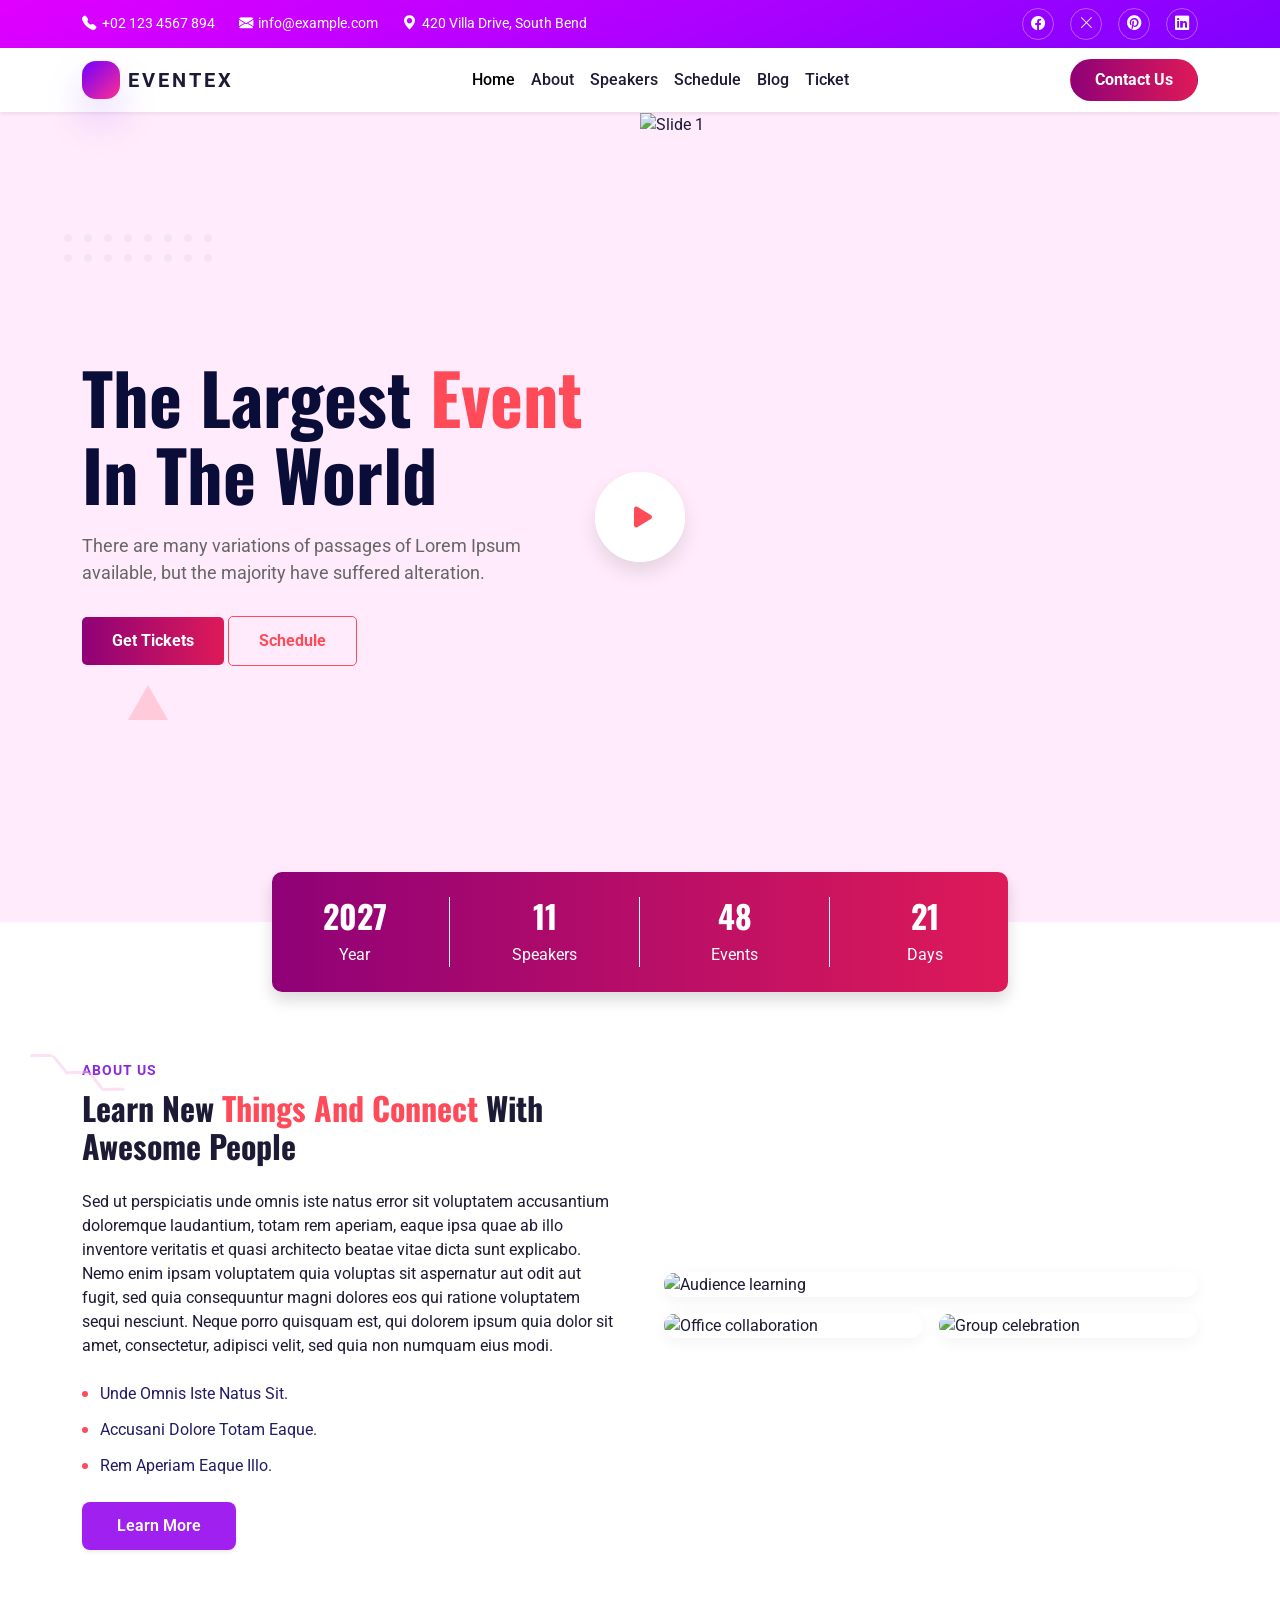
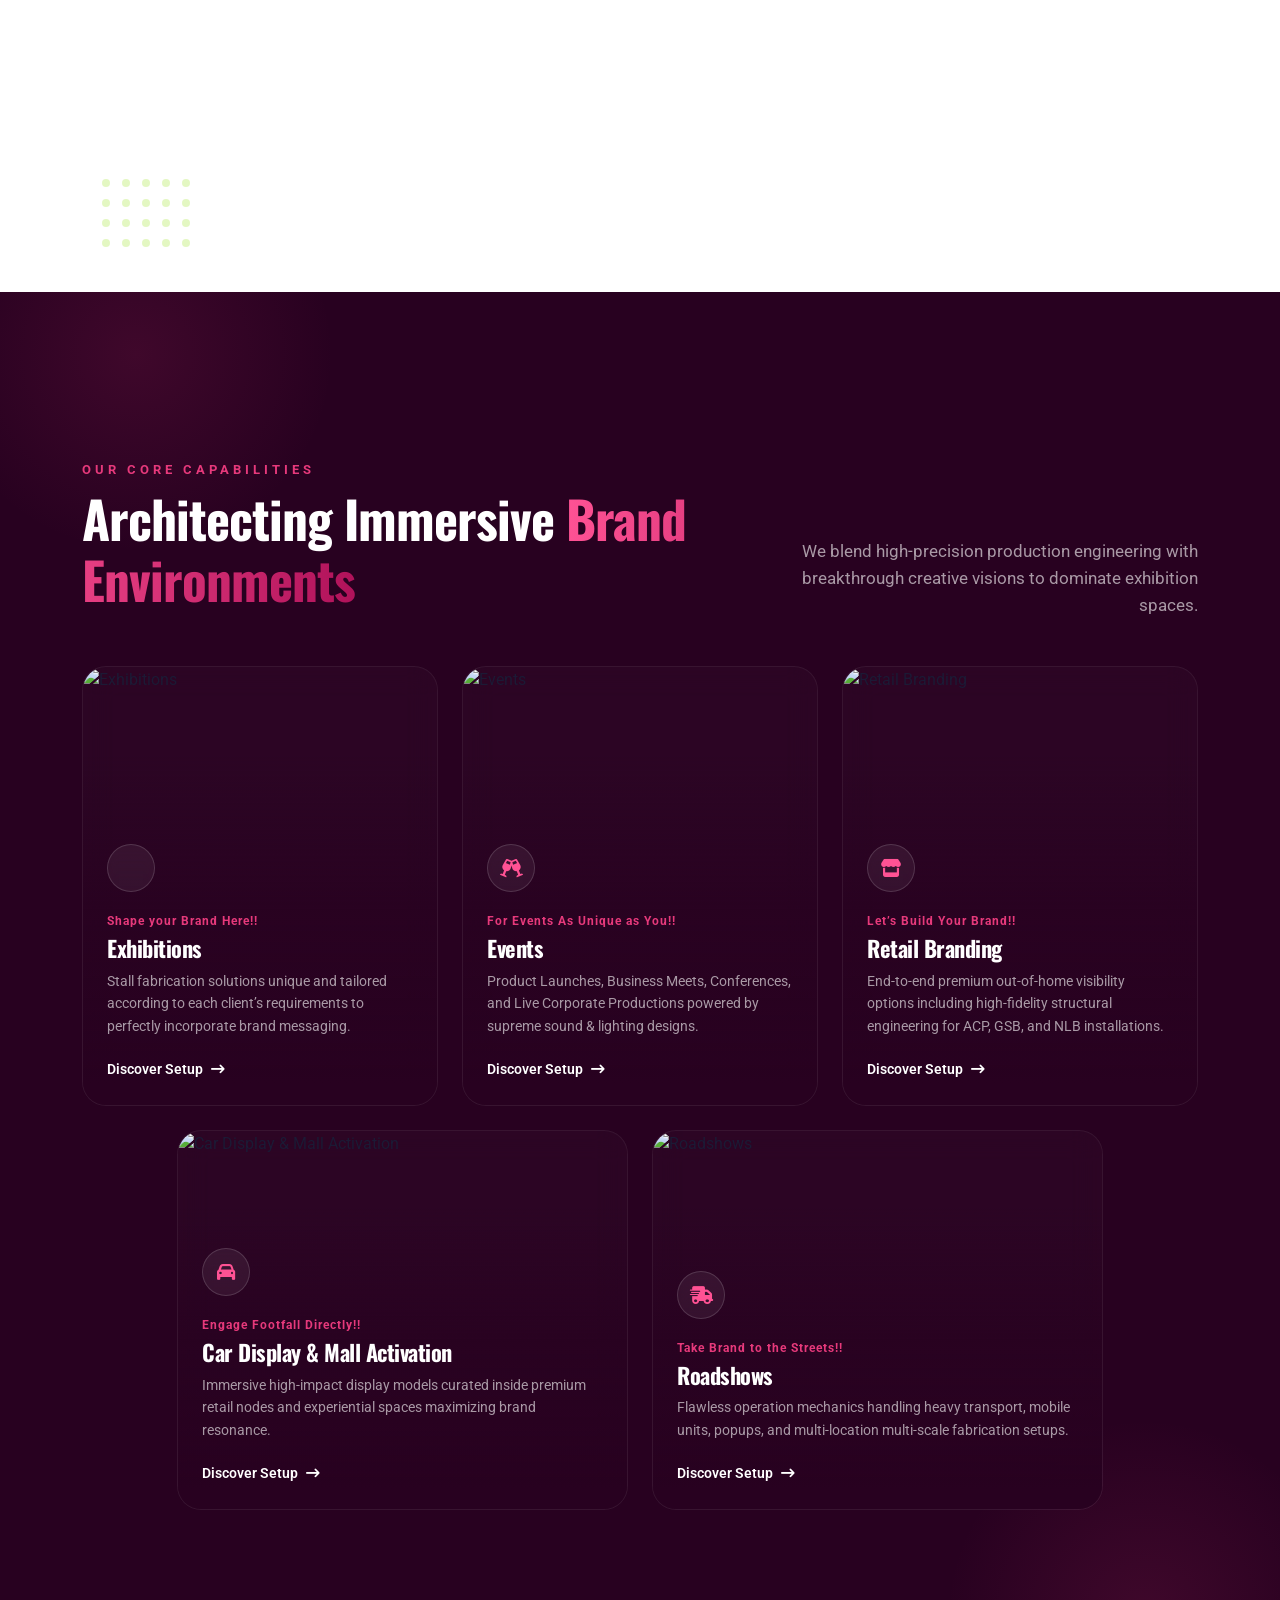
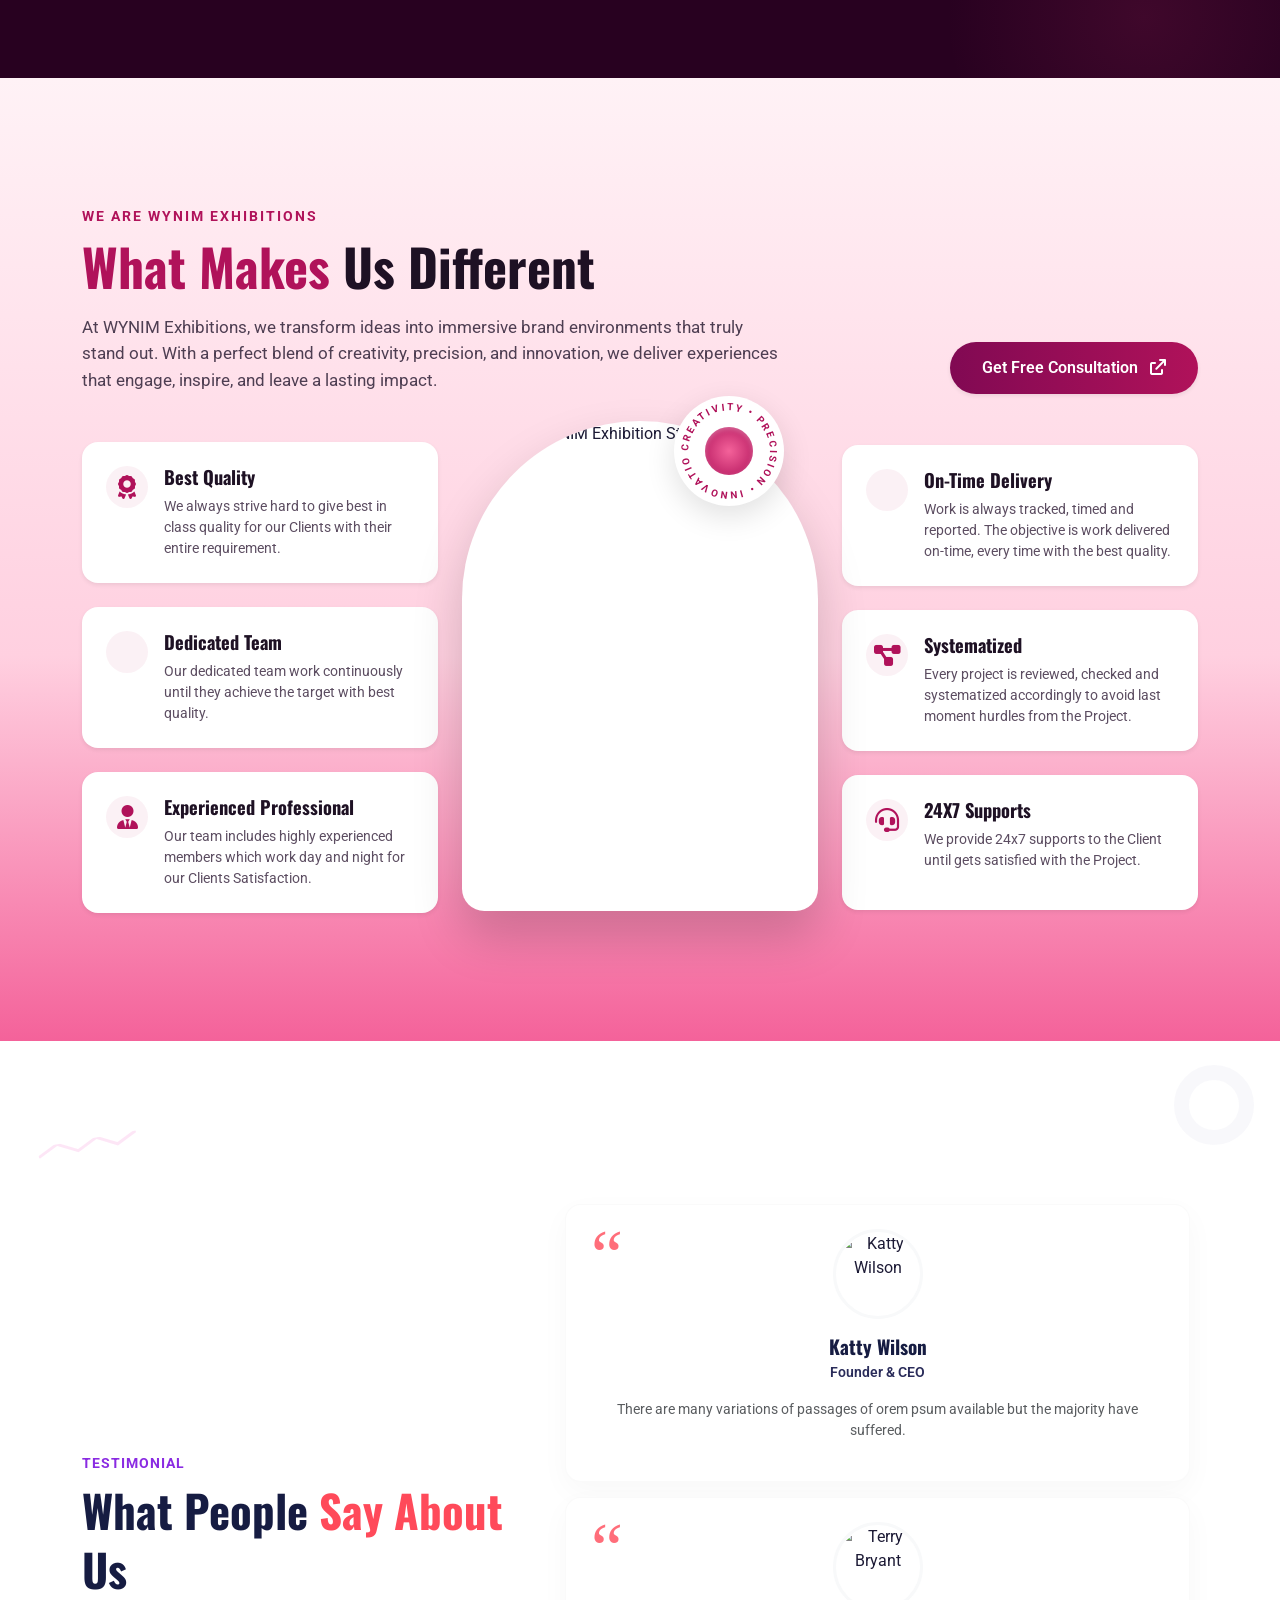
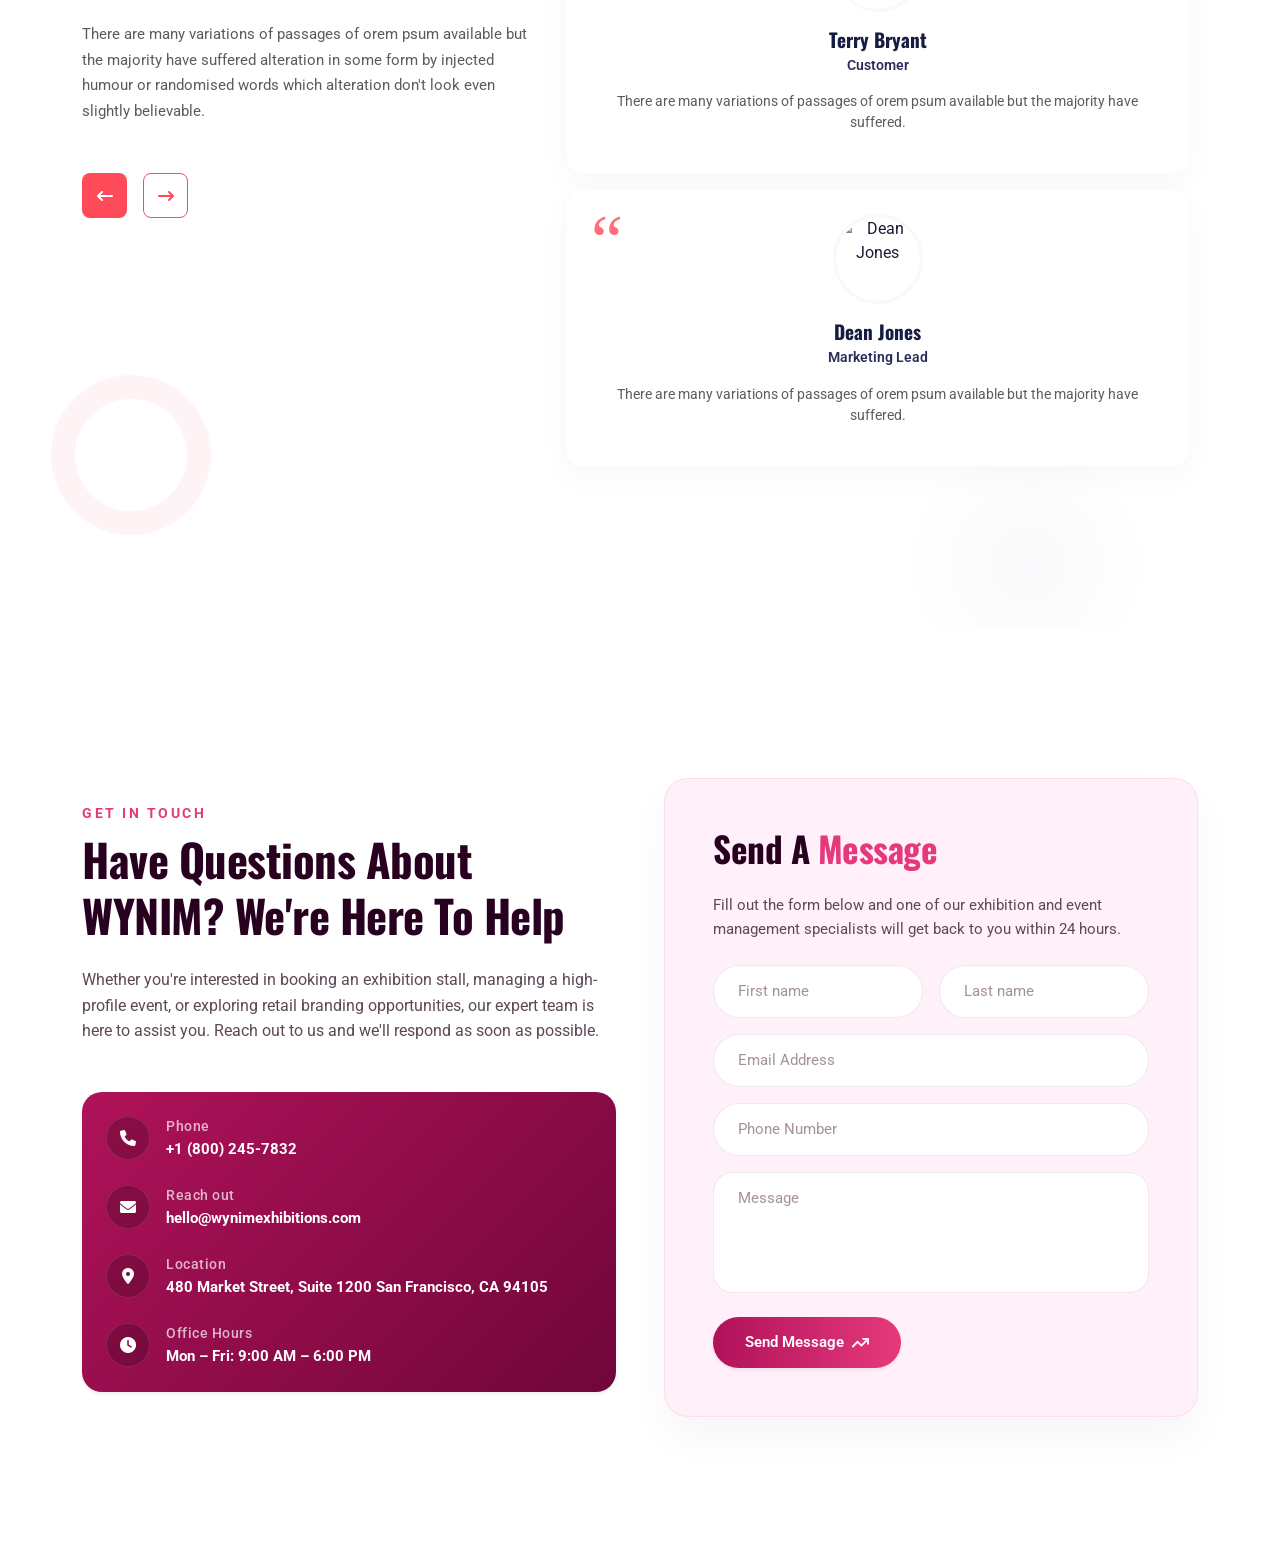
==== commit e40b4b26: "update" ====
--- a/index.html
+++ b/index.html
@@ -10,9 +10,11 @@
     <link rel="stylesheet" href="https://cdn.jsdelivr.net/npm/bootstrap-icons@1.11.3/font/bootstrap-icons.css" />
     <link href="https://cdn.jsdelivr.net/npm/bootstrap@5.3.2/dist/css/bootstrap.min.css" rel="stylesheet" />
     <link rel="stylesheet" href="assets/css/style.css" />
-
-
-    <link rel="stylesheet" type="text/css" href="https://cdn.jsdelivr.net/npm/slick-carousel@1.8.1/slick/slick.css"/>
+<link rel="preconnect" href="https://fonts.googleapis.com">
+<link rel="preconnect" href="https://fonts.gstatic.com" crossorigin>
+<link href="https://fonts.googleapis.com/css2?family=Oswald:wght@200..700&family=Roboto:ital,wght@0,100..900;1,100..900&display=swap" rel="stylesheet">
+<link rel="stylesheet" type="text/css" href="https://cdn.jsdelivr.net/npm/slick-carousel@1.8.1/slick/slick.css"/>
+    <!-- <link rel="stylesheet" type="text/css" href="https://cdn.jsdelivr.net/npm/slick-carousel@1.8.1/slick/slick.css"/> -->
     <link rel="stylesheet" href="https://cdnjs.cloudflare.com/ajax/libs/animate.css/4.1.1/animate.min.css"/>
     <link rel="stylesheet" href="https://cdnjs.cloudflare.com/ajax/libs/font-awesome/6.0.0/css/all.min.css">
 
@@ -129,6 +131,9 @@
 
 
 <div class="container">
+    <div class="row">
+        <div class="col-sm-2"></div>
+<div class="col-sm-8">
         <div class="stats-bar shadow">
             <div class="row text-center">
                 <div class="col-6 col-md-3 border-end border-light stat-item">
@@ -149,12 +154,15 @@
                 </div>
             </div>
         </div>
+</div>
+        <div class="col-sm-2"></div>
+    </div>
     </div>
 
 
 
     <!-- About / Why Join -->
-    <section id="about" class="section-about py-5 position-relative">
+    <!-- <section id="about" class="section-about py-5 position-relative">
         <div class="container">
             <div class="row gx-4 align-items-start">
                 <div class="col-lg-6">
@@ -196,463 +204,558 @@
                 </div>
             </div>
         </div>
-    </section>
-
-    <!-- Learn & Connect -->
-    <section class="section-gallery py-5 bg-light position-relative">
-        <div class="container">
-            <div class="row align-items-center gx-5">
-                <div class="col-lg-5">
-                    <span class="section-label">Learn New Things And Connect</span>
-                    <h2 class="mt-3">Learn New Things And Connect With Awesome People</h2>
-                    <p class="text-muted mt-3">Build deeper connections, discover fresh perspectives, and grow your network while enjoying a beautifully designed event experience.</p>
-                    <div class="row gy-3 mt-4">
-                        <div class="col-sm-6">
-                            <div class="mini-card p-4 rounded-4 shadow-sm bg-white">
-                                <span class="material-symbols-rounded text-primary">calendar_month</span>
-                                <h6 class="mt-3">Schedule Planning</h6>
-                                <p class="mb-0 text-muted">Tailored agendas help you choose sessions that match your interests.</p>
-                            </div>
-                        </div>
-                        <div class="col-sm-6">
-                            <div class="mini-card p-4 rounded-4 shadow-sm bg-white">
-                                <span class="material-symbols-rounded text-primary">handshake</span>
-                                <h6 class="mt-3">Real Connections</h6>
-                                <p class="mb-0 text-muted">Meet professionals who are as ambitious and curious as you are.</p>
-                            </div>
-                        </div>
-                    </div>
-                    <a href="#register" class="btn btn-primary rounded-pill mt-4">Join Now</a>
-                </div>
-                <div class="col-lg-7">
-                    <div class="gallery-grid row g-3">
-                        <div class="col-sm-6">
-                            <img src="assets/images/placeholder-card.svg" alt="Conference" class="img-fluid rounded-4 shadow-sm" />
-                        </div>
-                        <div class="col-sm-6">
-                            <div class="row g-3">
-                                <div class="col-12">
-                                    <img src="assets/images/placeholder-card.svg" alt="Audience" class="img-fluid rounded-4 shadow-sm" />
+    </section> -->
+
+
+
+
+
+
+
+
+<section class="about-section position-relative overflow-hidden">
+    <div class="about-shape shape-zigzag-top">
+        <svg width="100" height="20" viewBox="0 0 100 20">
+            <path d="M0,10 L20,0 L40,10 L60,0 L80,10 L100,0" fill="none" stroke="#fbc2eb" stroke-width="3" />
+        </svg>
+    </div>
+    
+    <div class="about-shape shape-dot-grid d-none d-sm-grid">
+        <div class="dot"></div><div class="dot"></div><div class="dot"></div><div class="dot"></div><div class="dot"></div>
+        <div class="dot"></div><div class="dot"></div><div class="dot"></div><div class="dot"></div><div class="dot"></div>
+        <div class="dot"></div><div class="dot"></div><div class="dot"></div><div class="dot"></div><div class="dot"></div>
+        <div class="dot"></div><div class="dot"></div><div class="dot"></div><div class="dot"></div><div class="dot"></div>
+    </div>
+
+    <div class="container py-5">
+        <div class="row align-items-center g-5">
+            
+            <div class="col-lg-6">
+                <span class="about-sub-title text-uppercase fw-bold d-block mb-2">About Us</span>
+                <h2 class="about-heading mb-4">
+                    Learn New <span class="highlight-coral">Things And Connect</span> With Awesome People
+                </h2>
+                
+                <p class="about-description mb-4">
+                    Sed ut perspiciatis unde omnis iste natus error sit voluptatem accusantium doloremque laudantium, totam rem aperiam, eaque ipsa quae ab illo inventore veritatis et quasi architecto beatae vitae dicta sunt explicabo. Nemo enim ipsam voluptatem quia voluptas sit aspernatur aut odit aut fugit, sed quia consequuntur magni dolores eos qui ratione voluptatem sequi nesciunt. Neque porro quisquam est, qui dolorem ipsum quia dolor sit amet, consectetur, adipisci velit, sed quia non numquam eius modi.
+                </p>
+                
+                <ul class="about-list list-unstyled mb-4">
+                    <li><span class="bullet-dot"></span> Unde Omnis Iste Natus Sit.</li>
+                    <li><span class="bullet-dot"></span> Accusani Dolore Totam Eaque.</li>
+                    <li><span class="bullet-dot"></span> Rem Aperiam Eaque Illo.</li>
+                </ul>
+                
+                <a href="#" class="btn btn-learn-more shadow-sm">Learn More</a>
+            </div>
+            
+            <div class="col-lg-6">
+                <div class="row g-3">
+                    <div class="col-12">
+                        <div class="img-wrapper animate-img">
+                            <img src="https://images.unsplash.com/photo-1540575467063-178a50c2df87?auto=format&fit=crop&w=800&q=80" alt="Audience learning" class="img-fluid w-100 grid-img-top">
+                        </div>
+                    </div>
+                    <div class="col-sm-6">
+                        <div class="img-wrapper animate-img">
+                            <img src="https://images.unsplash.com/photo-1515187029135-18ee286d815b?auto=format&fit=crop&w=400&q=80" alt="Office collaboration" class="img-fluid w-100 grid-img-bottom">
+                        </div>
+                    </div>
+                    <div class="col-sm-6">
+                        <div class="img-wrapper animate-img">
+                            <img src="https://images.unsplash.com/photo-1528605248644-14dd04022da1?auto=format&fit=crop&w=400&q=80" alt="Group celebration" class="img-fluid w-100 grid-img-bottom">
+                        </div>
+                    </div>
+                </div>
+            </div>
+
+        </div>
+    </div>
+</section>
+
+
+<section class="wynim-premium-section position-relative overflow-hidden">
+    <div class="glow-blur-element placement-top"></div>
+    <div class="glow-blur-element placement-bottom"></div>
+
+    <div class="container py-5 position-relative z-3">
+        
+        <div class="row mb-5 align-items-end g-4">
+            <div class="col-lg-7">
+                <span class="wynim-tag text-uppercase fw-bold d-block mb-2">Our Core Capabilities</span>
+                <h2 class="wynim-title text-white">Architecting Immersive <span class="text-gradient-pink">Brand Environments</span></h2>
+            </div>
+            <div class="col-lg-5 text-lg-end">
+                <p class="wynim-desc text-muted mb-0">We blend high-precision production engineering with breakthrough creative visions to dominate exhibition spaces.</p>
+            </div>
+        </div>
+
+        <div class="row g-4 justify-content-center">
+            
+            <div class="col-lg-4 col-md-6">
+                <div class="premium-service-card animate-card">
+                    <div class="card-image-lens">
+                        <img src="https://images.unsplash.com/photo-1565034946487-077786996e27?auto=format&fit=crop&w=600&q=80" alt="Exhibitions">
+                    </div>
+                    <div class="card-overlay-details p-4">
+                        <div class="card-icon-sphere"><i class="fa-solid fa-cubes-stacked"></i></div>
+                        <span class="card-motivational mb-1">Shape your Brand Here!!</span>
+                        <h4 class="card-headline text-white mb-2">Exhibitions</h4>
+                        <p class="card-summary text-muted">Stall fabrication solutions unique and tailored according to each client’s requirements to perfectly incorporate brand messaging.</p>
+                        <a href="#" class="card-action-trigger">Discover Setup <i class="fa-solid fa-arrow-right-long ms-2"></i></a>
+                    </div>
+                </div>
+            </div>
+
+            <div class="col-lg-4 col-md-6">
+                <div class="premium-service-card animate-card">
+                    <div class="card-image-lens">
+                        <img src="https://images.unsplash.com/photo-1540575467063-178a50c2df87?auto=format&fit=crop&w=600&q=80" alt="Events">
+                    </div>
+                    <div class="card-overlay-details p-4">
+                        <div class="card-icon-sphere"><i class="fa-solid fa-champagne-glasses"></i></div>
+                        <span class="card-motivational mb-1">For Events As Unique as You!!</span>
+                        <h4 class="card-headline text-white mb-2">Events</h4>
+                        <p class="card-summary text-muted">Product Launches, Business Meets, Conferences, and Live Corporate Productions powered by supreme sound & lighting designs.</p>
+                        <a href="#" class="card-action-trigger">Discover Setup <i class="fa-solid fa-arrow-right-long ms-2"></i></a>
+                    </div>
+                </div>
+            </div>
+
+            <div class="col-lg-4 col-md-6">
+                <div class="premium-service-card animate-card">
+                    <div class="card-image-lens">
+                        <img src="https://images.unsplash.com/photo-1511556532299-8f662fc26c06?auto=format&fit=crop&w=600&q=80" alt="Retail Branding">
+                    </div>
+                    <div class="card-overlay-details p-4">
+                        <div class="card-icon-sphere"><i class="fa-solid fa-store"></i></div>
+                        <span class="card-motivational mb-1">Let’s Build Your Brand!!</span>
+                        <h4 class="card-headline text-white mb-2">Retail Branding</h4>
+                        <p class="card-summary text-muted">End-to-end premium out-of-home visibility options including high-fidelity structural engineering for ACP, GSB, and NLB installations.</p>
+                        <a href="#" class="card-action-trigger">Discover Setup <i class="fa-solid fa-arrow-right-long ms-2"></i></a>
+                    </div>
+                </div>
+            </div>
+
+            <div class="col-lg-5 col-md-6">
+                <div class="premium-service-card horizontal-variant animate-card">
+                    <div class="card-image-lens">
+                        <img src="https://images.unsplash.com/photo-1568605117036-5fe5e7bab0b7?auto=format&fit=crop&w=700&q=80" alt="Car Display & Mall Activation">
+                    </div>
+                    <div class="card-overlay-details p-4">
+                        <div class="card-icon-sphere"><i class="fa-solid fa-car"></i></div>
+                        <span class="card-motivational mb-1">Engage Footfall Directly!!</span>
+                        <h4 class="card-headline text-white mb-2">Car Display & Mall Activation</h4>
+                        <p class="card-summary text-muted">Immersive high-impact display models curated inside premium retail nodes and experiential spaces maximizing brand resonance.</p>
+                        <a href="#" class="card-action-trigger">Discover Setup <i class="fa-solid fa-arrow-right-long ms-2"></i></a>
+                    </div>
+                </div>
+            </div>
+
+            <div class="col-lg-5 col-md-6">
+                <div class="premium-service-card horizontal-variant animate-card">
+                    <div class="card-image-lens">
+                        <img src="https://images.unsplash.com/photo-1517048676732-d65bc937f952?auto=format&fit=crop&w=700&q=80" alt="Roadshows">
+                    </div>
+                    <div class="card-overlay-details p-4">
+                        <div class="card-icon-sphere"><i class="fa-solid fa-truck-fast"></i></div>
+                        <span class="card-motivational mb-1">Take Brand to the Streets!!</span>
+                        <h4 class="card-headline text-white mb-2">Roadshows</h4>
+                        <p class="card-summary text-muted"> Flawless operation mechanics handling heavy transport, mobile units, popups, and multi-location multi-scale fabrication setups.</p>
+                        <a href="#" class="card-action-trigger">Discover Setup <i class="fa-solid fa-arrow-right-long ms-2"></i></a>
+                    </div>
+                </div>
+            </div>
+
+        </div>
+
+    </div>
+</section>
+
+
+<!-- 
+<section class="event-section position-relative overflow-hidden">
+    <div class="bg-shape shape-plus">+</div>
+    <div class="bg-shape shape-circle-lg"></div>
+    <div class="bg-shape shape-circle-sm"></div>
+    <div class="bg-shape shape-zigzag">
+        <svg width="100" height="20" viewBox="0 0 100 20">
+            <path d="M0,10 L20,0 L40,10 L60,0 L80,10 L100,0" fill="none" stroke="#fbc2eb" stroke-width="3" />
+        </svg>
+    </div>
+
+    <div class="container py-5">
+        <div class="row align-items-center g-4">
+            
+            <div class="col-lg-6 position-relative">
+                <div class="row g-4 align-items-center">
+                    
+                    <div class="col-sm-6">
+                        <div class="custom-card text-center p-4 shadow-sm animate-up">
+                            <div class="icon-box red-icon mb-3">
+                                <i class="fa-solid fa-microphone-lines fs-2"></i>
+                            </div>
+                            <h4 class="">Great Speakers</h4>
+                            <p class="card-text">There are many variations of the passages orem psum avail.</p>
+                            <a href="#" class="learn-more-link">Learn More <i class="fa-solid fa-arrow-right-long ms-1"></i></a>
+                        </div>
+                    </div>
+                    
+                    <div class="col-sm-6">
+                        <div class="d-flex flex-column gap-4">
+                            <div class="custom-card text-center p-4 shadow-sm animate-up">
+                                <div class="icon-box red-icon mb-3">
+                                    <i class="fa-solid fa-circle-nodes fs-2"></i>
                                 </div>
-                                <div class="col-12">
-                                    <img src="assets/images/placeholder-card.svg" alt="Stage" class="img-fluid rounded-4 shadow-sm" />
+                                <h4 class="">Build Your Network</h4>
+                                <p class="card-text">There are many variations of the passages orem psum avail.</p>
+                                <a href="#" class="learn-more-link">Learn More <i class="fa-solid fa-arrow-right-long ms-1"></i></a>
+                            </div>
+
+                            <div class="custom-card text-center p-4 shadow-sm animate-up">
+                                <div class="icon-box red-icon mb-3">
+                                    <i class="fa-solid fa-users fs-2"></i>
                                 </div>
-                            </div>
-                        </div>
-                    </div>
-                </div>
-            </div>
-        </div>
-    </section>
-
-    <!-- Speakers -->
-    <section id="speakers" class="py-5">
-        <div class="container">
-            <div class="section-title text-center mb-5">
-                <span class="section-label">Speaker</span>
-                <h2>Meet Our Speakers</h2>
-            </div>
-            <div class="row g-4">
-                <div class="col-md-6 col-lg-3">
-                    <div class="card speaker-card rounded-4 shadow-sm overflow-hidden">
-                        <img src="assets/images/placeholder-card.svg" class="card-img-top" alt="Speaker" />
-                        <div class="card-body text-center">
-                            <h5 class="mb-1">Bryan Cooper</h5>
-                            <p class="text-muted mb-3">Creative Director</p>
-                            <div class="d-flex justify-content-center gap-3 social-icons">
-                                <span class="material-symbols-rounded">facebook</span>
-                                <span class="material-symbols-rounded">twitter</span>
-                                <span class="material-symbols-rounded">linkedin</span>
-                            </div>
-                        </div>
-                    </div>
-                </div>
-                <div class="col-md-6 col-lg-3">
-                    <div class="card speaker-card rounded-4 shadow-sm overflow-hidden">
-                        <img src="assets/images/placeholder-card.svg" class="card-img-top" alt="Speaker" />
-                        <div class="card-body text-center">
-                            <h5 class="mb-1">Mia Walker</h5>
-                            <p class="text-muted mb-3">Event Strategist</p>
-                            <div class="d-flex justify-content-center gap-3 social-icons">
-                                <span class="material-symbols-rounded">facebook</span>
-                                <span class="material-symbols-rounded">twitter</span>
-                                <span class="material-symbols-rounded">linkedin</span>
-                            </div>
-                        </div>
-                    </div>
-                </div>
-                <div class="col-md-6 col-lg-3">
-                    <div class="card speaker-card rounded-4 shadow-sm overflow-hidden">
-                        <img src="assets/images/placeholder-card.svg" class="card-img-top" alt="Speaker" />
-                        <div class="card-body text-center">
-                            <h5 class="mb-1">Owen Clark</h5>
-                            <p class="text-muted mb-3">Growth Expert</p>
-                            <div class="d-flex justify-content-center gap-3 social-icons">
-                                <span class="material-symbols-rounded">facebook</span>
-                                <span class="material-symbols-rounded">twitter</span>
-                                <span class="material-symbols-rounded">linkedin</span>
-                            </div>
-                        </div>
-                    </div>
-                </div>
-                <div class="col-md-6 col-lg-3">
-                    <div class="card speaker-card rounded-4 shadow-sm overflow-hidden">
-                        <img src="assets/images/placeholder-card.svg" class="card-img-top" alt="Speaker" />
-                        <div class="card-body text-center">
-                            <h5 class="mb-1">Lina Brooks</h5>
-                            <p class="text-muted mb-3">Marketing Lead</p>
-                            <div class="d-flex justify-content-center gap-3 social-icons">
-                                <span class="material-symbols-rounded">facebook</span>
-                                <span class="material-symbols-rounded">twitter</span>
-                                <span class="material-symbols-rounded">linkedin</span>
-                            </div>
-                        </div>
-                    </div>
-                </div>
-            </div>
-        </div>
-    </section>
-
-    <!-- Schedule -->
-    <section id="schedule" class="py-5 bg-light">
-        <div class="container">
-            <div class="section-title text-center mb-5">
-                <span class="section-label">Events</span>
-                <h2>Events Schedule</h2>
-            </div>
-            <div class="schedule-nav-wrapper mb-4 text-center">
-                <div class="nav nav-pills justify-content-center schedule-tabs" role="tablist" aria-orientation="horizontal">
-                    <button class="nav-link active" id="day1-tab" data-bs-toggle="pill" data-bs-target="#day1" type="button" role="tab">Day 1</button>
-                    <button class="nav-link" id="day2-tab" data-bs-toggle="pill" data-bs-target="#day2" type="button" role="tab">Day 2</button>
-                    <button class="nav-link" id="day3-tab" data-bs-toggle="pill" data-bs-target="#day3" type="button" role="tab">Day 3</button>
-                    <button class="nav-link" id="day4-tab" data-bs-toggle="pill" data-bs-target="#day4" type="button" role="tab">Day 4</button>
-                    <button class="nav-link" id="day5-tab" data-bs-toggle="pill" data-bs-target="#day5" type="button" role="tab">Day 5</button>
-                </div>
-            </div>
-            <div class="tab-content">
-                <div class="tab-pane fade show active" id="day1" role="tabpanel">
-                    <div class="event-item p-4 rounded-4 shadow-sm bg-white mb-4">
-                        <div class="d-flex align-items-center justify-content-between mb-3 flex-column flex-md-row">
+                                <h4 class="">Meet New People</h4>
+                                <p class="card-text">There are many variations of the passages orem psum avail.</p>
+                                <a href="#" class="learn-more-link">Learn More <i class="fa-solid fa-arrow-right-long ms-1"></i></a>
+                            </div>
+                        </div>
+                    </div>
+
+                </div>
+            </div>
+
+            <div class="col-lg-6 ps-lg-5">
+                <span class="sub-title text-uppercase fw-bold d-block mb-2">Why Join Eventex</span>
+                <h2 class="main-heading mb-4">Why You Should <span class="highlight-text">Join Event ?</span></h2>
+                
+                <div class="description-text text-muted mb-4">
+                    <p class="mb-3">We are many variations of passages of Lorem Ipsum available, but the majority have suffered alteration in some form, by injected humour, or randomised words which don't look even slightly believable. If you are going to use a passage of Lorem Ipsum, you need to be sure there isn't anything embarrassing hidden in the middle of text. All the Lorem Ipsum generators on the Internet tend to repeat predefined chunks as necessary, making this the first true generator on the Internet.</p>
+                    <p>Majority have suffered alteration in some form, by injected humour, or randomised words which don't look even slightly believable. If you are going to use a passage of Lorem Ipsum, you need to be sure there isn't anything embarrassing hidden in the middle of text.</p>
+                </div>
+                
+                <button class="btn btn-join shadow-sm">Join Event</button>
+            </div>
+
+        </div>
+    </div>
+</section> -->
+
+
+
+<section class="exexpo-section position-relative overflow-hidden">
+    <div class="container py-5">
+        
+        <div class="row mb-5 align-items-end">
+            <div class="col-lg-8">
+                <span class="exexpo-sub-title text-uppercase fw-bold d-block mb-2">We are WYNIM Exhibitions</span>
+                <h2 class="exexpo-heading mb-3">What Makes <span class="highlight-dark">us Different</span></h2>
+                <p class="exexpo-description text-muted mb-0">
+                    At WYNIM Exhibitions, we transform ideas into immersive brand environments that truly stand out. With a perfect blend of creativity, precision, and innovation, we deliver experiences that engage, inspire, and leave a lasting impact.
+                </p>
+            </div>
+            <div class="col-lg-4 text-lg-end mt-4 mt-lg-0">
+                <a href="#" class="btn btn-gradient shadow-sm">Get Free Consultation <i class="fa-solid fa-arrow-up-right-from-square ms-2"></i></a>
+            </div>
+        </div>
+
+        <div class="row align-items-center g-4 position-relative z-2">
+            
+            <div class="col-lg-4 col-md-6 order-1">
+                <div class="d-flex flex-column gap-4">
+                    
+                    <div class="feature-box p-4 bg-white shadow-sm animate-card">
+                        <div class="d-flex align-items-start gap-3">
+                            <div class="icon-circle"><i class="fa-solid fa-award fs-4"></i></div>
                             <div>
-                                <h5>Business Model Trend</h5>
-                                <p class="mb-0 text-muted">Business & Strategy | 9:00 AM - 10:30 AM</p>
-                            </div>
-                            <span class="badge badge-time">9:00 AM</span>
-                        </div>
-                        <p class="mb-0 text-muted">A complete overview of modern business trends for effective growth and innovation.</p>
-                    </div>
-                    <div class="event-item p-4 rounded-4 shadow-sm bg-white mb-4">
-                        <div class="d-flex align-items-center justify-content-between mb-3 flex-column flex-md-row">
+                                <h5 class="feature-title mb-2">Best Quality</h5>
+                                <p class="feature-text text-muted small mb-0">We always strive hard to give best in class quality for our Clients with their entire requirement.</p>
+                            </div>
+                        </div>
+                    </div>
+
+                    <div class="feature-box p-4 bg-white shadow-sm animate-card">
+                        <div class="d-flex align-items-start gap-3">
+                            <div class="icon-circle"><i class="fa-solid fa-people-group fs-4"></i></div>
                             <div>
-                                <h5>Digital Marketing Intro</h5>
-                                <p class="mb-0 text-muted">Marketing | 11:00 AM - 12:00 PM</p>
-                            </div>
-                            <span class="badge badge-time">11:00 AM</span>
-                        </div>
-                        <p class="mb-0 text-muted">Learn the fundamentals of digital campaigns, audience targeting, and conversion strategy.</p>
-                    </div>
-                </div>
-                <div class="tab-pane fade" id="day2" role="tabpanel">
-                    <div class="event-item p-4 rounded-4 shadow-sm bg-white mb-4">
-                        <div class="d-flex align-items-center justify-content-between mb-3 flex-column flex-md-row">
+                                <h5 class="feature-title mb-2">Dedicated Team</h5>
+                                <p class="feature-text text-muted small mb-0">Our dedicated team work continuously until they achieve the target with best quality.</p>
+                            </div>
+                        </div>
+                    </div>
+
+                    <div class="feature-box p-4 bg-white shadow-sm animate-card">
+                        <div class="d-flex align-items-start gap-3">
+                            <div class="icon-circle"><i class="fa-solid fa-user-tie fs-4"></i></div>
                             <div>
-                                <h5>Innovation Workshop</h5>
-                                <p class="mb-0 text-muted">Product | 10:00 AM - 11:30 AM</p>
-                            </div>
-                            <span class="badge badge-time">10:00 AM</span>
-                        </div>
-                        <p class="mb-0 text-muted">Interactive session on developing disruptive products with customer-first thinking.</p>
-                    </div>
-                    <div class="event-item p-4 rounded-4 shadow-sm bg-white mb-4">
-                        <div class="d-flex align-items-center justify-content-between mb-3 flex-column flex-md-row">
+                                <h5 class="feature-title mb-2">Experienced Professional</h5>
+                                <p class="feature-text text-muted small mb-0">Our team includes highly experienced members which work day and night for our Clients Satisfaction.</p>
+                            </div>
+                        </div>
+                    </div>
+
+                </div>
+            </div>
+
+            <div class="col-lg-4 col-md-12 text-center order-lg-2 order-3 my-4 my-lg-0 position-relative">
+                <div class="rotating-badge">
+                    <svg viewBox="0 0 100 100" width="120" height="120">
+                        <path id="circlePath" d="M 50, 50 m -37, 0 a 37,37 0 1,1 74,0 a 37,37 0 1,1 -74,0" fill="none" />
+                        <text font-size="9" font-weight="bold" fill="#b0125a" letter-spacing="2">
+                            <textPath href="#circlePath">CREATIVITY • PRECISION • INNOVATION • </textPath>
+                        </text>
+                    </svg>
+                    <div class="badge-center-dot"></div>
+                </div>
+
+                <div class="center-image-mask mx-auto">
+                    <img src="https://images.unsplash.com/photo-1565034946487-077786996e27?auto=format&fit=crop&w=600&q=80" alt="WYNIM Exhibition Stand Design" class="img-fluid main-center-img">
+                </div>
+            </div>
+
+            <div class="col-lg-4 col-md-6 order-2 order-lg-3">
+                <div class="d-flex flex-column gap-4">
+                    
+                    <div class="feature-box p-4 bg-white shadow-sm animate-card">
+                        <div class="d-flex align-items-start gap-3">
+                            <div class="icon-circle"><i class="fa-solid fa-clock-history fs-4"></i></div>
                             <div>
-                                <h5>Networking Break</h5>
-                                <p class="mb-0 text-muted">Community | 12:00 PM - 1:00 PM</p>
-                            </div>
-                            <span class="badge badge-time">12:00 PM</span>
-                        </div>
-                        <p class="mb-0 text-muted">Time to connect with attendees, exchange ideas, and meet new collaborators.</p>
-                    </div>
-                </div>
-                <div class="tab-pane fade" id="day3" role="tabpanel">
-                    <div class="event-item p-4 rounded-4 shadow-sm bg-white mb-4">
-                        <div class="d-flex align-items-center justify-content-between mb-3 flex-column flex-md-row">
+                                <h5 class="feature-title mb-2">On-Time Delivery</h5>
+                                <p class="feature-text text-muted small mb-0">Work is always tracked, timed and reported. The objective is work delivered on-time, every time with the best quality.</p>
+                            </div>
+                        </div>
+                    </div>
+
+                    <div class="feature-box p-4 bg-white shadow-sm animate-card">
+                        <div class="d-flex align-items-start gap-3">
+                            <div class="icon-circle"><i class="fa-solid fa-diagram-project fs-4"></i></div>
                             <div>
-                                <h5>Design Thinking</h5>
-                                <p class="mb-0 text-muted">Design | 10:30 AM - 12:00 PM</p>
-                            </div>
-                            <span class="badge badge-time">10:30 AM</span>
-                        </div>
-                        <p class="mb-0 text-muted">Learn design thinking frameworks that create intuitive experiences and better products.</p>
-                    </div>
-                </div>
-                <div class="tab-pane fade" id="day4" role="tabpanel">
-                    <div class="event-item p-4 rounded-4 shadow-sm bg-white mb-4">
-                        <div class="d-flex align-items-center justify-content-between mb-3 flex-column flex-md-row">
+                                <h5 class="feature-title mb-2">Systematized</h5>
+                                <p class="feature-text text-muted small mb-0">Every project is reviewed, checked and systematized accordingly to avoid last moment hurdles from the Project.</p>
+                            </div>
+                        </div>
+                    </div>
+
+                    <div class="feature-box p-4 bg-white shadow-sm animate-card">
+                        <div class="d-flex align-items-start gap-3">
+                            <div class="icon-circle"><i class="fa-solid fa-headset fs-4"></i></div>
                             <div>
-                                <h5>Future of Tech</h5>
-                                <p class="mb-0 text-muted">Technology | 9:30 AM - 11:00 AM</p>
-                            </div>
-                            <span class="badge badge-time">9:30 AM</span>
-                        </div>
-                        <p class="mb-0 text-muted">Explore the latest technology trends shaping the future of business and society.</p>
-                    </div>
-                </div>
-                <div class="tab-pane fade" id="day5" role="tabpanel">
-                    <div class="event-item p-4 rounded-4 shadow-sm bg-white mb-4">
-                        <div class="d-flex align-items-center justify-content-between mb-3 flex-column flex-md-row">
-                            <div>
-                                <h5>Closing Keynote</h5>
-                                <p class="mb-0 text-muted">Main Stage | 3:00 PM - 4:30 PM</p>
-                            </div>
-                            <span class="badge badge-time">3:00 PM</span>
-                        </div>
-                        <p class="mb-0 text-muted">Wrap up the event with inspiring closing remarks and next-step guidance.</p>
-                    </div>
-                </div>
-            </div>
-        </div>
-    </section>
-
-    <!-- Pricing -->
-    <section id="pricing" class="py-5">
-        <div class="container">
-            <div class="section-title text-center mb-5">
-                <span class="section-label">Ticket</span>
-                <h2>Get Your Ticket</h2>
-            </div>
-            <div class="row g-4">
-                <div class="col-md-6 col-lg-4">
-                    <div class="card pricing-card rounded-4 shadow-sm p-4 text-center">
-                        <span class="price-caption text-uppercase text-muted">Basic Pass</span>
-                        <h3 class="price-value mt-3">$49<span class="period">/per</span></h3>
-                        <ul class="list-unstyled mt-4 mb-4 text-muted">
-                            <li>Access to main sessions</li>
-                            <li>Coffee break</li>
-                            <li>Networking area</li>
-                        </ul>
-                        <a href="#register" class="btn btn-outline-primary rounded-pill px-4">Buy Ticket</a>
-                    </div>
-                </div>
-                <div class="col-md-6 col-lg-4">
-                    <div class="card pricing-card pricing-card-highlight rounded-4 shadow-xl p-4 text-center">
-                        <span class="price-caption text-uppercase text-white">Pro Pass</span>
-                        <h3 class="price-value mt-3 text-white">$150<span class="period">/per</span></h3>
-                        <ul class="list-unstyled mt-4 mb-4 text-white-75">
-                            <li>All sessions access</li>
-                            <li>VIP seating</li>
-                            <li>Meetups and lounge</li>
-                        </ul>
-                        <a href="#register" class="btn btn-light rounded-pill px-4">Buy Ticket</a>
-                    </div>
-                </div>
-                <div class="col-md-6 col-lg-4">
-                    <div class="card pricing-card rounded-4 shadow-sm p-4 text-center">
-                        <span class="price-caption text-uppercase text-muted">Premium Pass</span>
-                        <h3 class="price-value mt-3">$300<span class="period">/per</span></h3>
-                        <ul class="list-unstyled mt-4 mb-4 text-muted">
-                            <li>Backstage access</li>
-                            <li>Premium materials</li>
-                            <li>Exclusive gifts</li>
-                        </ul>
-                        <a href="#register" class="btn btn-outline-primary rounded-pill px-4">Buy Ticket</a>
-                    </div>
-                </div>
-            </div>
-        </div>
-    </section>
-
-    <!-- Testimonials -->
-    <section class="py-5 bg-white">
-        <div class="container">
-            <div class="section-title text-center mb-5">
-                <span class="section-label">Testimonials</span>
-                <h2>What People Say About Us</h2>
-            </div>
-            <div class="row g-4 justify-content-center">
-                <div class="col-md-6 col-lg-4">
-                    <div class="testimonial-card p-4 rounded-4 shadow-sm position-relative">
-                        <span class="testimonial-badge">66</span>
-                        <p class="text-muted">"The event was incredible — every speaker brought fresh ideas and the networking opportunities were outstanding."</p>
-                        <div class="d-flex align-items-center mt-4">
-                            <div class="testimonial-avatar"></div>
+                                <h5 class="feature-title mb-2">24X7 Supports</h5>
+                                <p class="feature-text text-muted small mb-0">We provide 24x7 supports to the Client until gets satisfied with the Project.</p>
+                            </div>
+                        </div>
+                    </div>
+
+                </div>
+            </div>
+
+        </div>
+    </div>
+</section>
+
+
+
+
+<section class="testimonial-section position-relative overflow-hidden">
+    <div class="testi-shape shape-zigzag-left">
+        <svg width="100" height="20" viewBox="0 0 100 20">
+            <path d="M0,10 L20,0 L40,10 L60,0 L80,10 L100,0" fill="none" stroke="#fbc2eb" stroke-width="3" />
+        </svg>
+    </div>
+    <div class="testi-shape shape-ring-bottom-left"></div>
+    <div class="testi-shape shape-ring-top-right"></div>
+    <div class="testi-shape shape-ring-bottom-right"></div>
+
+    <div class="container py-5">
+        <div class="row align-items-center g-4">
+            
+            <div class="col-lg-5">
+                <span class="testi-sub-title text-uppercase fw-bold d-block mb-2">Testimonial</span>
+                <h2 class="testi-heading mb-4">What People <span class="highlight-coral">Say About</span> Us</h2>
+                <p class="testi-description text-muted mb-5">
+                    There are many variations of passages of orem psum available but the majority have suffered alteration in some form by injected humour or randomised words which alteration don't look even slightly believable.
+                </p>
+                
+                <div class="slider-controls d-flex gap-3">
+                    <button class="control-btn prev-btn" id="testi-prev">
+                        <i class="fa-solid fa-arrow-left-long"></i>
+                    </button>
+                    <button class="control-btn next-btn" id="testi-next">
+                        <i class="fa-solid fa-arrow-right-long"></i>
+                    </button>
+                </div>
+            </div>
+            
+            <div class="col-lg-7">
+                <div class="testimonial-slider">
+                    
+                    <div class="px-2">
+                        <div class="testimonial-card text-center p-4 position-relative">
+                            <span class="quote-mark">“</span>
+                            <div class="avatar-wrapper mb-3 mx-auto">
+                                <img src="https://images.unsplash.com/photo-1534528741775-53994a69daeb?auto=format&fit=crop&w=150&h=150&q=80" alt="Katty Wilson">
+                            </div>
+                            <h4 class="client-name mb-1">Katty Wilson</h4>
+                            <span class="client-designation d-block mb-3">Founder & CEO</span>
+                            <p class="client-text text-muted small">
+                                There are many variations of passages of orem psum available but the majority have suffered.
+                            </p>
+                        </div>
+                    </div>
+                    
+                    <div class="px-2">
+                        <div class="testimonial-card text-center p-4 position-relative">
+                            <span class="quote-mark">“</span>
+                            <div class="avatar-wrapper mb-3 mx-auto">
+                                <img src="https://images.unsplash.com/photo-1539571696357-5a69c17a67c6?auto=format&fit=crop&w=150&h=150&q=80" alt="Terry Bryant">
+                            </div>
+                            <h4 class="client-name mb-1">Terry Bryant</h4>
+                            <span class="client-designation d-block mb-3">Customer</span>
+                            <p class="client-text text-muted small">
+                                There are many variations of passages of orem psum available but the majority have suffered.
+                            </p>
+                        </div>
+                    </div>
+
+                    <div class="px-2">
+                        <div class="testimonial-card text-center p-4 position-relative">
+                            <span class="quote-mark">“</span>
+                            <div class="avatar-wrapper mb-3 mx-auto">
+                                <img src="https://images.unsplash.com/photo-1507003211169-0a1dd7228f2d?auto=format&fit=crop&w=150&h=150&q=80" alt="Dean Jones">
+                            </div>
+                            <h4 class="client-name mb-1">Dean Jones</h4>
+                            <span class="client-designation d-block mb-3">Marketing Lead</span>
+                            <p class="client-text text-muted small">
+                                There are many variations of passages of orem psum available but the majority have suffered.
+                            </p>
+                        </div>
+                    </div>
+
+                </div>
+            </div>
+
+        </div>
+    </div>
+</section>
+
+<script src="https://code.jquery.com/jquery-3.6.0.min.js"></script>
+<script type="text/javascript" src="https://cdn.jsdelivr.net/npm/slick-carousel@1.8.1/slick/slick.min.js"></script>
+
+<script>
+    $(document).ready(function(){
+        $('.testimonial-slider').slick({
+            dots: false,
+            infinite: true,
+            speed: 500,
+            slidesToShow: 2,
+            slidesToScroll: 1,
+            prevArrow: $('#testi-prev'),
+            nextArrow: $('#testi-next'),
+            responsive: [
+                {
+                    breakpoint: 768,
+                    settings: {
+                        slidesToShow: 1,
+                        slidesToScroll: 1
+                    }
+                }
+            ]
+        });
+    });
+</script>
+
+
+<section class="wynim-contact-section-white">
+    <div class="container py-5">
+        <div class="row g-5 align-items-center">
+            
+            <div class="col-lg-6">
+                <div class="contact-info-wrapper">
+                    <span class="contact-tag text-uppercase fw-bold d-block mb-2">Get In Touch</span>
+                    <h2 class="contact-heading mb-4">Have Questions About WYNIM? We're Here to Help</h2>
+                    <p class="contact-desc mb-5">
+                        Whether you're interested in booking an exhibition stall, managing a high-profile event, or exploring retail branding opportunities, our expert team is here to assist you. Reach out to us and we'll respond as soon as possible.
+                    </p>
+                    
+                    <div class="info-details-card p-4 shadow-sm">
+                        <div class="d-flex align-items-center mb-4 info-item-row">
+                            <div class="info-icon-circle"><i class="fa-solid fa-phone"></i></div>
                             <div class="ms-3">
-                                <h6 class="mb-0">Amy Brown</h6>
-                                <small class="text-muted">Product Manager</small>
-                            </div>
-                        </div>
-                    </div>
-                </div>
-                <div class="col-md-6 col-lg-4">
-                    <div class="testimonial-card p-4 rounded-4 shadow-sm position-relative">
-                        <span class="testimonial-badge">66</span>
-                        <p class="text-muted">"Beautifully organized experience with high-quality speakers and an amazing community vibe."</p>
-                        <div class="d-flex align-items-center mt-4">
-                            <div class="testimonial-avatar"></div>
+                                <span class="info-label d-block small">Phone</span>
+                                <a href="tel:+18002457832" class="info-value text-white text-decoration-none fw-bold">+1 (800) 245-7832</a>
+                            </div>
+                        </div>
+
+                        <div class="d-flex align-items-center mb-4 info-item-row">
+                            <div class="info-icon-circle"><i class="fa-solid fa-envelope"></i></div>
                             <div class="ms-3">
-                                <h6 class="mb-0">Ryan Clark</h6>
-                                <small class="text-muted">Creative Director</small>
-                            </div>
-                        </div>
-                    </div>
-                </div>
-            </div>
-        </div>
-    </section>
-
-    <!-- Blog -->
-    <section class="py-5 bg-light">
-        <div class="container">
-            <div class="section-title text-center mb-5">
-                <span class="section-label">News</span>
-                <h2>Latest Post & News</h2>
-            </div>
-            <div class="row g-4">
-                <div class="col-md-4">
-                    <article class="card post-card rounded-4 shadow-sm overflow-hidden">
-                        <img src="assets/images/placeholder-card.svg" class="card-img-top" alt="Blog" />
-                        <div class="card-body">
-                            <h5>How to prepare for the event</h5>
-                            <p class="text-muted">Learn the best tips to make your event experience unforgettable and productive.</p>
-                            <a href="#" class="read-more">Read more</a>
-                        </div>
-                    </article>
-                </div>
-                <div class="col-md-4">
-                    <article class="card post-card rounded-4 shadow-sm overflow-hidden">
-                        <img src="assets/images/placeholder-card.svg" class="card-img-top" alt="Blog" />
-                        <div class="card-body">
-                            <h5>Top speakers to watch</h5>
-                            <p class="text-muted">Discover the speakers who will share the most insightful sessions at our event.</p>
-                            <a href="#" class="read-more">Read more</a>
-                        </div>
-                    </article>
-                </div>
-                <div class="col-md-4">
-                    <article class="card post-card rounded-4 shadow-sm overflow-hidden">
-                        <img src="assets/images/placeholder-card.svg" class="card-img-top" alt="Blog" />
-                        <div class="card-body">
-                            <h5>Community meetups and sessions</h5>
-                            <p class="text-muted">See how our interactive sessions foster meaningful collaboration and new connections.</p>
-                            <a href="#" class="read-more">Read more</a>
-                        </div>
-                    </article>
-                </div>
-            </div>
-        </div>
-    </section>
-
-    <!-- Newsletter -->
-    <section class="py-5 newsletter-section position-relative text-white bg-gradient-purple">
-        <div class="container">
-            <div class="row align-items-center">
-                <div class="col-lg-6">
-                    <h2 class="fw-bold">Subscribe Our Newsletter</h2>
-                    <p class="mb-0 text-white-75">Get the latest updates, exclusive news, and early ticket offers delivered directly to your inbox.</p>
-                </div>
-                <div class="col-lg-6">
-                    <form class="row g-2 align-items-center newsletter-form">
-                        <div class="col-8">
-                            <input type="email" class="form-control form-control-lg rounded-pill" placeholder="Enter your email" aria-label="Email" />
-                        </div>
-                        <div class="col-4 text-end">
-                            <button type="submit" class="btn btn-light btn-lg rounded-pill px-4">Subscribe</button>
-                        </div>
+                                <span class="info-label d-block small">Reach out</span>
+                                <a href="mailto:hello@wynimexhibitions.com" class="info-value text-white text-decoration-none fw-bold">hello@wynimexhibitions.com</a>
+                            </div>
+                        </div>
+
+                        <div class="d-flex align-items-center mb-4 info-item-row">
+                            <div class="info-icon-circle"><i class="fa-solid fa-location-dot"></i></div>
+                            <div class="ms-3">
+                                <span class="info-label d-block small">Location</span>
+                                <span class="info-value text-white fw-bold">480 Market Street, Suite 1200 San Francisco, CA 94105</span>
+                            </div>
+                        </div>
+
+                        <div class="d-flex align-items-center info-item-row">
+                            <div class="info-icon-circle"><i class="fa-solid fa-clock"></i></div>
+                            <div class="ms-3">
+                                <span class="info-label d-block small">Office Hours</span>
+                                <span class="info-value text-white fw-bold">Mon – Fri: 9:00 AM – 6:00 PM</span>
+                            </div>
+                        </div>
+                    </div>
+                </div>
+            </div>
+
+            <div class="col-lg-6">
+                <div class="contact-form-card p-4 p-md-5">
+                    <h3 class="form-title mb-4">Send a <span class="text-pink">Message</span></h3>
+                    <p class="form-subtitle mb-4">Fill out the form below and one of our exhibition and event management specialists will get back to you within 24 hours.</p>
+                    
+                    <form action="#" method="POST" class="wynim-form">
+                        <div class="row g-3 mb-3">
+                            <div class="col-md-6">
+                                <input type="text" class="form-control custom-input" placeholder="First name" required>
+                            </div>
+                            <div class="col-md-6">
+                                <input type="text" class="form-control custom-input" placeholder="Last name" required>
+                            </div>
+                        </div>
+
+                        <div class="mb-3">
+                            <input type="email" class="form-control custom-input" placeholder="Email Address" required>
+                        </div>
+
+                        <div class="mb-3">
+                            <input type="tel" class="form-control custom-input" placeholder="Phone Number">
+                        </div>
+
+                        <div class="mb-4">
+                            <textarea class="form-control custom-textarea" rows="4" placeholder="Message" required></textarea>
+                        </div>
+
+                        <button type="submit" class="btn btn-submit shadow-sm d-inline-flex align-items-center">
+                            Send Message <i class="fa-solid fa-arrow-trend-up ms-2"></i>
+                        </button>
                     </form>
                 </div>
             </div>
-        </div>
-    </section>
-
-    <!-- Sponsors -->
-    <section class="py-5 bg-white">
-        <div class="container">
-            <div class="section-title text-center mb-5">
-                <span class="section-label">Sponsor</span>
-                <h2>Meet Our Sponsor</h2>
-            </div>
-            <div class="row g-3 justify-content-center align-items-center">
-                <div class="col-6 col-md-3 col-lg-2 text-center sponsor-logo">TimeWatch</div>
-                <div class="col-6 col-md-3 col-lg-2 text-center sponsor-logo">PubLab</div>
-                <div class="col-6 col-md-3 col-lg-2 text-center sponsor-logo">SoundKit</div>
-                <div class="col-6 col-md-3 col-lg-2 text-center sponsor-logo">Pexel</div>
-                <div class="col-6 col-md-3 col-lg-2 text-center sponsor-logo">Oracle</div>
-            </div>
-        </div>
-    </section>
-
-    <!-- Register -->
-    <section id="register" class="py-5 bg-light">
-        <div class="container">
-            <div class="row align-items-center gx-5">
-                <div class="col-lg-6">
-                    <div class="register-illustration rounded-4 shadow-soft p-4 bg-white text-center">
-                        <img src="assets/images/team-photo.svg" alt="Register Illustration" class="img-fluid" />
-                    </div>
-                </div>
-                <div class="col-lg-6">
-                    <span class="section-label">Register</span>
-                    <h2 class="mb-4">Register Now</h2>
-                    <form class="registration-form bg-white rounded-4 shadow-sm p-4 p-md-5">
-                        <div class="mb-3">
-                            <label class="form-label">Full Name</label>
-                            <input type="text" class="form-control form-control-lg rounded-pill" placeholder="Enter your full name" />
-                        </div>
-                        <div class="mb-3">
-                            <label class="form-label">Email Address</label>
-                            <input type="email" class="form-control form-control-lg rounded-pill" placeholder="Enter your email" />
-                        </div>
-                        <div class="mb-3">
-                            <label class="form-label">Phone Number</label>
-                            <input type="tel" class="form-control form-control-lg rounded-pill" placeholder="Enter your phone number" />
-                        </div>
-                        <button type="submit" class="btn btn-primary btn-lg rounded-pill px-5">Submit Now</button>
-                    </form>
-                </div>
-            </div>
-        </div>
-    </section>
-
-    <!-- Footer -->
-    <footer class="py-5 bg-dark text-white">
-        <div class="container">
-            <div class="row gy-4">
-                <div class="col-lg-4">
-                    <h5 class="mb-3">EVENTEX</h5>
-                    <p class="text-muted">A modern event landing page crafted for conferences, meetups, and business gatherings.</p>
-                    <div class="social-footer d-flex gap-3 mt-3">
-                        <span class="material-symbols-rounded">facebook</span>
-                        <span class="material-symbols-rounded">twitter</span>
-                        <span class="material-symbols-rounded">instagram</span>
-                    </div>
-                </div>
-                <div class="col-lg-2">
-                    <h6>Useful Links</h6>
-                    <ul class="list-unstyled footer-links">
-                        <li><a href="#home">Home</a></li>
-                        <li><a href="#about">About</a></li>
-                        <li><a href="#speakers">Speakers</a></li>
-                    </ul>
-                </div>
-                <div class="col-lg-3">
-                    <h6>Contact Us</h6>
-                    <p class="text-muted mb-1">123 Event Street, City</p>
-                    <p class="text-muted mb-1">hello@eventex.com</p>
-                    <p class="text-muted mb-0">+1 234 567 890</p>
-                </div>
-                <div class="col-lg-3">
-                    <h6>Instagram Feed</h6>
-                    <div class="row g-2 mt-2">
-                        <div class="col-4"><img src="assets/images/placeholder-card.svg" alt="IG" class="img-fluid rounded-3" /></div>
-                        <div class="col-4"><img src="assets/images/placeholder-card.svg" alt="IG" class="img-fluid rounded-3" /></div>
-                        <div class="col-4"><img src="assets/images/placeholder-card.svg" alt="IG" class="img-fluid rounded-3" /></div>
-                    </div>
-                </div>
-            </div>
-            <div class="text-center text-muted mt-5">© 2026 Eventex. All rights reserved.</div>
-        </div>
-    </footer>
-
+
+        </div>
+    </div>
+</section>
+
+
+
+
+  
     <script src="https://cdn.jsdelivr.net/npm/bootstrap@5.3.2/dist/js/bootstrap.bundle.min.js" integrity="sha384-?" crossorigin="anonymous"></script>
     <script src="assets/js/script.js"></script>
 
--- a/assets/css/style.css
+++ b/assets/css/style.css
@@ -13,9 +13,12 @@
 }
 
 body {
-  font-family: "Roboto", sans-serif;
+    font-family: "Roboto", sans-serif;
   color: var(--color-dark);
   background-color: #ffffff;
+}
+p{
+  font-family: "Roboto", sans-serif;
 }
 
 img {
@@ -77,9 +80,9 @@
 
 
 .stats-bar {
-    background: var(--purple-main);
+  background: linear-gradient(90deg, #8F0177 0%, #DE1A58 100%);
     color: white;
-    padding: 40px 0;
+    padding: 25px 0;
     margin-top: -50px;
     position: relative;
     z-index: 10;
@@ -768,7 +771,7 @@
 
 
   :root {
-            --purple-main: #9c27b0;
+            --purple-main: linear-gradient(90deg, #8F0177 0%, #DE1A58 100%);
             --dark-blue: #0b0d39;
             --accent-red: #ff4a57;
         }
@@ -777,7 +780,7 @@
         .hero-section {
             position: relative;
             height: 90vh;
-            background-color: #fdfdfd;
+            background-color: #ffebfb;
             overflow: hidden; /* Bahar nikalte icons ko chhupane ke liye */
         }
 
@@ -942,4 +945,1031 @@
 
         .slick-dots { position: absolute; right: 20px; top: 50%; transform: translateY(-50%); list-style: none; z-index: 10; padding: 0; }
         .slick-dots li button { width: 12px; height: 12px; border: 2px solid #ccc; border-radius: 50%; background: transparent; font-size: 0; }
-        .slick-dots li.slick-active button { background: var(--accent-red); border-color: var(--accent-red); }+        .slick-dots li.slick-active button { background: var(--accent-red); border-color: var(--accent-red); }
+
+
+
+
+        /* --- Google Fonts (Similar Typography) --- */
+/* @import url('https://fonts.googleapis.com/css2?family=Poppins:wght@300;400;600;700&display=swap');
+
+body {
+    font-family: 'Poppins', sans-serif;
+    background-color: #ffffff;
+    color: #1a1a3a;
+} */
+
+p {
+    /* color: rgb(34, 27, 104); */
+    font-size: 16px;
+}
+h1, h2, h3, h4, h5, h6 {
+    /* color: rgb(34, 27, 104); */
+    font-family: Oswald, sans-serif;
+    font-weight: 700;
+    text-transform: capitalize;
+    transition: 0.3s ease-in;
+}
+
+/* --- Section Layout --- */
+.event-section {
+    padding: 80px 0;
+    background-color: #fff;
+    z-index: 1;
+}
+
+/* --- Cards Styling & Animations --- */
+.custom-card {
+    background: #ffffff;
+    border-radius: 16px;
+    border: none;
+    transition: transform 0.4s ease, box-shadow 0.4s ease;
+    position: relative;
+    z-index: 2;
+}
+
+.custom-card:hover {
+    transform: translateY(-10px);
+    box-shadow: 0 15px 30px rgba(0, 0, 0, 0.08) !important;
+}
+
+.icon-box.red-icon {
+    color: #ff4a5a; /* Coral/Red accent color from image */
+}
+
+.card-title {
+    font-size: 1.25rem;
+    font-weight: 600;
+    color: #161c42;
+}
+
+.learn-more-link {
+    color: #161c42;
+    text-decoration: none;
+    font-size: 0.9rem;
+    font-weight: 600;
+    transition: color 0.3s ease;
+}
+
+.learn-more-link:hover {
+    color: #ff4a5a;
+}
+
+.learn-more-link i {
+    transition: transform 0.3s ease;
+}
+
+.learn-more-link:hover i {
+    transform: translateX(5px);
+}
+
+/* --- Typography & Right Content --- */
+.sub-title {
+    color: #8a2be2; /* Purple top tag */
+    font-size: 0.85rem;
+    letter-spacing: 1px;
+}
+
+.main-heading {
+    font-size: 2.8rem;
+    font-weight: 700;
+}
+
+.highlight-text {
+    color: #ff4a5a;
+}
+
+
+
+/* --- Button Styling --- */
+.btn-join {
+    background: #a020f0; /* Purple button */
+    color: #ffffff;
+    padding: 12px 35px;
+    font-weight: 600;
+    border-radius: 8px;
+    border: none;
+    transition: background 0.3s ease, transform 0.2s ease;
+}
+
+.btn-join:hover {
+    background: #8015c8;
+    color: #ffffff;
+    transform: scale(1.03);
+}
+
+/* --- Floating Background Shapes & Ambient Animation --- */
+.bg-shape {
+    position: absolute;
+    pointer-events: none;
+    z-index: 0;
+    opacity: 0.6;
+    animation: floatingAmbient 6s ease-in-out infinite alternate;
+}
+
+.shape-plus {
+    top: 5%;
+    left: 3%;
+    font-size: 2.5rem;
+    color: #e2e8f0;
+    font-weight: 300;
+}
+
+.shape-circle-lg {
+    width: 300px;
+    height: 300px;
+    background: radial-gradient(circle, rgba(240,240,245,1) 0%, rgba(255,255,255,0) 70%);
+    top: 20%;
+    left: -5%;
+}
+
+.shape-circle-sm {
+    width: 40px;
+    height: 40px;
+    background: linear-gradient(135deg, #ff9a9e 0%, #fecfef 99%, #fecfef 100%);
+    border-radius: 50%;
+    right: 5%;
+    top: 45%;
+    filter: blur(1px);
+}
+
+.shape-zigzag {
+    right: 12%;
+    top: 15%;
+    transform: rotate(-15deg);
+}
+
+/* Smooth ambient drifting for background objects */
+@keyframes floatingAmbient {
+    0% {
+        transform: translateY(0px) rotate(0deg);
+    }
+    100% {
+        transform: translateY(15px) rotate(5deg);
+    }
+}
+
+/* Responsive adjustments */
+@media (max-width: 991px) {
+    .main-heading {
+        font-size: 2.2rem;
+    }
+    .shape-zigzag, .shape-circle-sm {
+        display: none; /* Hides tiny details on smaller viewports to prevent clutter */
+    }
+}
+
+
+
+
+/* --- About Section Core Layout --- */
+.about-section {
+    
+       /* background: #fafafa;  */
+           /* background-color: #280120; */
+    /* background-image: url(https://confex-html.wpthemeverse.com/images/page-bg.png); */
+    background-size: cover;
+    background-position: center;
+    padding: 20px 0;
+    min-height: 100vh;
+}
+
+.about-sub-title {
+    color: #8a2be2; /* Same purple identity */
+    font-size: 0.85rem;
+    letter-spacing: 1px;
+}
+
+/* .about-heading {
+    font-size: 2.6rem;
+    font-weight: 700;
+    color: #161c42;
+    line-height: 1.3;
+} */
+
+.highlight-coral {
+    color: #ff4a5a; /* Coral red contrast color */
+}
+
+/* .about-description {
+    font-size: 0.95rem;
+    line-height: 1.7;
+    color: #4a5073;
+    text-align: justify;
+} */
+
+/* --- Bullet Customizations --- */
+.about-list li {
+     color: rgb(34, 27, 104);
+    font-size: 16px;
+    margin-bottom: 12px;
+    display: flex;
+    align-items: center;
+}
+
+.bullet-dot {
+    width: 6px;
+    height: 6px;
+    background-color: #ff4a5a;
+    border-radius: 50%;
+    display: inline-block;
+    margin-right: 12px;
+}
+
+/* --- Button Styling --- */
+.btn-learn-more {
+    background: #a020f0;
+    color: #ffffff;
+    padding: 12px 35px;
+    font-weight: 600;
+    border-radius: 8px;
+    border: none;
+    display: inline-block;
+    text-decoration: none;
+    transition: background 0.3s ease, transform 0.2s ease;
+}
+
+.btn-learn-more:hover {
+    background: #8015c8;
+    color: #ffffff;
+    transform: scale(1.03);
+}
+
+/* --- Image Grid Custom Border Radius --- */
+.img-wrapper {
+    overflow: hidden;
+    border-radius: 16px; /* Controls identical round borders matching image */
+    box-shadow: 0 4px 15px rgba(0, 0, 0, 0.05);
+}
+
+.grid-img-top {
+    height: 280px;
+    object-fit: cover;
+}
+
+.grid-img-bottom {
+    height: 200px;
+    object-fit: cover;
+}
+
+/* Image Subtle Zoom Animation */
+.animate-img img {
+    transition: transform 0.5s ease;
+}
+
+.animate-img:hover img {
+    transform: scale(1.04);
+}
+
+/* --- Background Vector Elements --- */
+.about-shape {
+    position: absolute;
+    pointer-events: none;
+    z-index: 0;
+    opacity: 0.5;
+}
+
+.shape-zigzag-top {
+    left: 2%;
+    top: 8%;
+    transform: rotate(25deg);
+    animation: floatingZigZag 5s ease-in-out infinite alternate;
+}
+
+/* Dot Grid layout using CSS grid */
+.shape-dot-grid {
+    bottom: 5%;
+    left: 8%;
+    display: grid;
+    grid-template-columns: repeat(5, 1fr);
+    gap: 12px;
+    animation: driftDots 7s ease-in-out infinite alternate;
+}
+
+.shape-dot-grid .dot {
+    width: 8px;
+    height: 8px;
+    background-color: #a3e635; /* Soft neon green dots */
+    border-radius: 50%;
+    opacity: 0.6;
+}
+
+/* --- Ambient Animations --- */
+@keyframes floatingZigZag {
+    0% { transform: translateY(0px) rotate(25deg); }
+    100% { transform: translateY(12px) rotate(20deg); }
+}
+
+@keyframes driftDots {
+    0% { transform: translate(0px, 0px); }
+    100% { transform: translate(10px, -8px); }
+}
+
+/* Responsive Scaling fixes */
+@media (max-width: 991px) {
+    .about-heading {
+        font-size: 2.1rem;
+    }
+    .grid-img-top {
+        height: 220px;
+    }
+}
+
+
+
+
+/* --- Testimonial Section Core Layout --- */
+.testimonial-section {
+    padding: 100px 0;
+    background-color: #ffffff;
+}
+
+.testi-sub-title {
+    color: #8a2be2;
+    font-size: 0.85rem;
+    letter-spacing: 1px;
+}
+
+.testi-heading {
+    font-size: 2.8rem;
+    font-weight: 700;
+    color: #161c42;
+    line-height: 1.3;
+}
+
+.highlight-coral {
+    color: #ff4a5a;
+}
+
+.testi-description {
+    font-size: 0.95rem;
+    line-height: 1.7;
+    color: #4a5073;
+}
+
+/* --- Testimonial Slider Cards --- */
+.testimonial-card {
+    background: #ffffff;
+    border-radius: 16px;
+    border: 1px solid rgba(0,0,0,0.02);
+    box-shadow: 0 10px 30px rgba(0, 0, 0, 0.03);
+    margin: 15px 0;
+    transition: transform 0.3s ease;
+}
+
+.testimonial-card:hover {
+    transform: translateY(-5px);
+}
+
+.avatar-wrapper {
+    width: 90px;
+    height: 90px;
+    border-radius: 50%;
+    overflow: hidden;
+    border: 3px solid #f8f9fa;
+}
+
+.avatar-wrapper img {
+    width: 100%;
+    height: 100%;
+    object-fit: cover;
+}
+
+.quote-mark {
+    position: absolute;
+    top: 15px;
+    left: 25px;
+    font-size: 4.5rem;
+    font-family: 'Georgia', serif;
+    color: #ff4a5a;
+    line-height: 1;
+    opacity: 0.8;
+}
+
+.client-name {
+    font-size: 1.2rem;
+    font-weight: 700;
+    color: #161c42;
+}
+
+.client-designation {
+    font-size: 0.85rem;
+    color: #2a2c5a;
+    font-weight: 600;
+}
+
+/* --- Navigation Controls Layout --- */
+.slider-controls {
+    position: relative;
+    z-index: 2;
+}
+
+.control-btn {
+    width: 45px;
+    height: 45px;
+    border-radius: 8px;
+    display: flex;
+    align-items: center;
+    justify-content: center;
+    font-size: 1rem;
+    transition: all 0.3s ease;
+    cursor: pointer;
+}
+
+.prev-btn {
+    background-color: #ff4a5a;
+    color: #ffffff;
+    border: none;
+}
+
+.prev-btn:hover {
+    background-color: #e03645;
+}
+
+.next-btn {
+    background-color: #ffffff;
+    color: #ff4a5a;
+    border: 1px solid #ff4a5a;
+}
+
+.next-btn:hover {
+    background-color: #ff4a5a;
+    color: #ffffff;
+}
+
+/* --- Background Vector Circles & Details --- */
+.testi-shape {
+    position: absolute;
+    pointer-events: none;
+    z-index: 0;
+    opacity: 0.4;
+}
+
+.shape-zigzag-left {
+    left: 3%;
+    top: 8%;
+    transform: rotate(-10deg);
+}
+
+/* Large abstract circular layers from design */
+.shape-ring-bottom-left {
+    width: 160px;
+    height: 160px;
+    border-radius: 50%;
+    border: 24px solid rgba(255, 74, 90, 0.15);
+    left: 4%;
+    bottom: 8%;
+}
+
+.shape-ring-top-right {
+    width: 80px;
+    height: 80px;
+    border-radius: 50%;
+    border: 15px solid #ededf5;
+    right: 2%;
+    top: 2%;
+}
+
+.shape-ring-bottom-right {
+    width: 250px;
+    height: 250px;
+    border-radius: 50%;
+    background: radial-gradient(circle, rgba(240,240,245,1) 0%, rgba(255,255,255,0) 70%);
+    right: 10%;
+    bottom: -5%;
+}
+
+/* Responsive updates */
+@media (max-width: 991px) {
+    .testi-heading {
+        font-size: 2.2rem;
+    }
+    .testimonial-card {
+        margin: 10px 5px;
+    }
+    .slider-controls {
+        margin-bottom: 30px;
+    }
+}
+
+
+
+
+
+
+.exexpo-section {
+    padding: 80px 0;
+    /* Clean premium pink ambient gradient flow */
+    background: linear-gradient(180deg, #fff2f6 0%, #ffd0e0 60%, #f4629a 100%);
+    min-height: 100vh;
+}
+
+/* --- Header Section Typography --- */
+.exexpo-sub-title {
+    color: #b0125a;
+    font-size: 0.9rem;
+    letter-spacing: 2px;
+}
+
+.exexpo-heading {
+    font-size: 3.2rem;
+    font-weight: 700;
+    color: #b0125a;
+    line-height: 1.2;
+}
+
+.exexpo-heading .highlight-dark {
+    color: #1e1124;
+}
+
+.exexpo-description {
+    font-size: 1.05rem;
+    color: #4e3e52 !important;
+    line-height: 1.6;
+    max-width: 95%;
+}
+
+/* --- Action Button --- */
+.btn-gradient {
+    background: linear-gradient(90deg, #810953 0%, #b0125a 100%);
+    color: #ffffff;
+    font-weight: 600;
+    padding: 14px 32px;
+    border-radius: 50px;
+    border: none;
+    transition: all 0.3s ease;
+}
+
+.btn-gradient:hover {
+    color: #ffffff;
+    transform: translateY(-2px);
+    box-shadow: 0 8px 25px rgba(129, 9, 83, 0.3) !important;
+}
+
+/* --- Feature Cards Structure --- */
+.feature-box {
+    border-radius: 16px;
+    border: none;
+    transition: transform 0.3s cubic-bezier(0.25, 1, 0.5, 1), box-shadow 0.3s ease;
+    min-height: 135px; /* Ensures balanced height uniformity */
+}
+
+.feature-title {
+    font-size: 1.15rem;
+    font-weight: 700;
+    color: #1e1124;
+}
+
+.feature-text {
+    color: #5c4d61 !important;
+    line-height: 1.5;
+}
+
+.icon-circle {
+    color: #b0125a !important;
+    background: rgba(176, 18, 90, 0.06);
+    width: 42px;
+    height: 42px;
+    border-radius: 50%;
+    display: flex;
+    align-items: center;
+    justify-content: center;
+    flex-shrink: 0;
+}
+
+/* --- Center Exhibition Graphic Setup --- */
+.center-image-mask {
+    width: 100%;
+    max-width: 360px;
+    height: 490px;
+    border-top-left-radius: 200px;
+    border-top-right-radius: 200px;
+    border-bottom-left-radius: 25px;
+    border-bottom-right-radius: 25px;
+    overflow: hidden;
+    box-shadow: 0 25px 50px rgba(0, 0, 0, 0.18);
+    background-color: #ffffff;
+}
+
+.main-center-img {
+    width: 100%;
+    height: 100%;
+    object-fit: cover;
+    transition: transform 0.6s ease;
+}
+
+.center-image-mask:hover .main-center-img {
+    transform: scale(1.05);
+}
+
+/* --- Smooth Mechanical Spinning Sticker --- */
+.rotating-badge {
+    position: absolute;
+    top: -25px;
+    right: 12%;
+    z-index: 10;
+    background: #ffffff;
+    border-radius: 50%;
+    box-shadow: 0 10px 30px rgba(0,0,0,0.12);
+    width: 110px;
+    height: 110px;
+    display: flex;
+    align-items: center;
+    justify-content: center;
+}
+
+.rotating-badge svg {
+    animation: spinBadge 20s linear infinite;
+    width: 100%;
+    height: 100%;
+}
+
+.badge-center-dot {
+    position: absolute;
+    width: 48px;
+    height: 48px;
+    background: radial-gradient(circle, #f4629a 0%, #b0125a 100%);
+    border-radius: 50%;
+    box-shadow: inset 0 2px 5px rgba(255,255,255,0.3);
+}
+
+@keyframes spinBadge {
+    0% { transform: rotate(0deg); }
+    100% { transform: rotate(360deg); }
+}
+
+/* --- Card Hover Effects --- */
+.animate-card:hover {
+    transform: translateY(-5px);
+    box-shadow: 0 15px 35px rgba(129, 9, 83, 0.12) !important;
+}
+
+/* --- Responsive Adjustments --- */
+@media (max-width: 991px) {
+    .exexpo-heading {
+        font-size: 2.4rem;
+    }
+    .center-image-mask {
+        height: 390px;
+        max-width: 310px;
+    }
+    .rotating-badge {
+        right: 18%;
+        top: -15px;
+    }
+    .feature-box {
+        min-height: auto;
+    }
+}
+
+
+
+/* --- Section Master Wrapper --- */
+.wynim-premium-section {
+    background-color: #280120; /* Target precise color token */
+    background-image: url('https://confex-html.wpthemeverse.com/images/page-bg.png'); /* Pattern file */
+    background-size: cover;
+    background-position: center;
+    padding: 120px 0;
+    min-height: 100vh;
+}
+
+/* --- Typographical Elements --- */
+.wynim-tag {
+    color: #e6397b;
+    font-size: 0.8rem;
+    letter-spacing: 4px;
+}
+
+.wynim-title {
+    font-size: 3.2rem;
+    font-weight: 700;
+    letter-spacing: -1px;
+}
+
+.text-gradient-pink {
+    background: linear-gradient(90deg, #ff5294 0%, #b0125a 100%);
+    -webkit-background-clip: text;
+    -webkit-text-fill-color: transparent;
+}
+
+.wynim-desc {
+    font-size: 1.05rem;
+    line-height: 1.6;
+    color: rgba(255, 255, 255, 0.6) !important;
+}
+
+/* --- Luxury Card Component Styling --- */
+.premium-service-card {
+    position: relative;
+    background: rgba(255, 255, 255, 0.02);
+    border: 1px solid rgba(255, 255, 255, 0.06);
+    border-radius: 24px;
+    height: 100%;
+    min-height: 440px;
+    display: flex;
+    flex-direction: column;
+    justify-content: flex-end;
+    overflow: hidden;
+    backdrop-filter: blur(15px);
+    -webkit-backdrop-filter: blur(15px);
+    transition: transform 0.5s cubic-bezier(0.16, 1, 0.3, 1), border-color 0.4s ease;
+}
+
+/* Picture Lens Masking */
+.card-image-lens {
+    position: absolute;
+    top: 0;
+    left: 0;
+    width: 100%;
+    height: 100%;
+    z-index: 1;
+}
+
+.card-image-lens img {
+    width: 100%;
+    height: 100%;
+    object-fit: cover;
+    transition: transform 0.8s cubic-bezier(0.16, 1, 0.3, 1);
+}
+
+/* Premium Gradient overlay mask over image to prevent illegible text nodes */
+.card-image-lens::after {
+    content: '';
+    position: absolute;
+    top: 0;
+    left: 0;
+    width: 100%;
+    height: 100%;
+    /* From clear to solid corporate deep background tone mapping */
+    background: linear-gradient(180deg, rgba(40, 1, 32, 0) 20%, rgba(40, 1, 32, 0.75) 55%, #280120 95%);
+    z-index: 2;
+    transition: opacity 0.4s ease;
+}
+
+/* Card Metadata Text Layer */
+.card-overlay-details {
+    position: relative;
+    z-index: 3;
+    width: 100%;
+}
+
+.card-icon-sphere {
+    width: 48px;
+    height: 48px;
+    background: rgba(255, 255, 255, 0.06);
+    border: 1px solid rgba(255, 255, 255, 0.15);
+    backdrop-filter: blur(5px);
+    border-radius: 50%;
+    display: flex;
+    align-items: center;
+    justify-content: center;
+    color: #ff5294;
+    font-size: 1.15rem;
+    margin-bottom: 20px;
+    transition: background 0.3s, transform 0.3s;
+}
+
+.card-motivational {
+    color: #e6397b;
+    font-size: 0.78rem;
+    font-weight: 700;
+    letter-spacing: 1px;
+    text-uppercase: uppercase;
+    display: block;
+}
+
+.card-headline {
+    font-size: 1.4rem;
+    font-weight: 700;
+    letter-spacing: -0.5px;
+}
+
+.card-summary {
+    font-size: 0.88rem;
+    line-height: 1.6;
+    color: rgba(255, 255, 255, 0.6) !important;
+    margin-bottom: 20px;
+}
+
+.card-action-trigger {
+    color: #ffffff;
+    font-size: 0.85rem;
+    font-weight: 600;
+    text-decoration: none;
+    display: inline-flex;
+    align-items: center;
+    transition: color 0.3s;
+}
+
+.card-action-trigger i {
+    transition: transform 0.3s ease;
+}
+
+/* --- Row 2 Custom Aspect Sizing (Longer Panels) --- */
+.premium-service-card.horizontal-variant {
+    min-height: 380px;
+}
+
+/* --- Interactive Micro Actions --- */
+.animate-card:hover {
+    transform: translateY(-8px);
+    border-color: rgba(230, 57, 123, 0.4);
+    box-shadow: 0 25px 50px rgba(0, 0, 0, 0.5) !important;
+}
+
+.animate-card:hover .card-image-lens img {
+    transform: scale(1.08);
+}
+
+.animate-card:hover .card-icon-sphere {
+    background: linear-gradient(135deg, #b0125a 0%, #e6397b 100%);
+    border-color: transparent;
+    color: #ffffff;
+    transform: rotate(10deg);
+}
+
+.animate-card:hover .card-action-trigger {
+    color: #e6397b;
+}
+
+.animate-card:hover .card-action-trigger i {
+    transform: translateX(5px);
+}
+
+/* --- Ambient Glowing Orbs Background Effect --- */
+.glow-blur-element {
+    position: absolute;
+    width: 400px;
+    height: 400px;
+    background: radial-gradient(circle, rgba(230, 57, 123, 0.12) 0%, rgba(40, 1, 32, 0) 70%);
+    border-radius: 50%;
+    pointer-events: none;
+}
+.placement-top { top: -10%; left: -5%; }
+.placement-bottom { bottom: -10%; right: -5%; }
+
+/* --- Fully Responsive Fluid Breakpoints --- */
+@media (max-width: 991px) {
+    .wynim-title {
+        font-size: 2.4rem;
+    }
+    .premium-service-card, 
+    .premium-service-card.horizontal-variant {
+        min-height: 420px;
+        margin-bottom: 10px;
+    }
+}
+
+
+
+
+/* --- Section Master Wrapper (Clean White Background) --- */
+.wynim-contact-section-white {
+    background-color: #ffffff; /* Clean Solid White Background */
+    padding: 100px 0;
+    min-height: 100vh;
+}
+
+/* --- Left Column Elements (Updated for Light Theme) --- */
+.contact-tag {
+    color: #e6397b;
+    font-size: 0.85rem;
+    letter-spacing: 2.5px;
+}
+
+.contact-heading {
+    font-size: 2.8rem;
+    font-weight: 700;
+    color: #280120; /* Dark corporate color for strong readability */
+    line-height: 1.25;
+    letter-spacing: -0.5px;
+}
+
+.contact-desc {
+    font-size: 1rem;
+    line-height: 1.6;
+    color: #5c4856 !important; /* Muted dark tone instead of white-opacity */
+}
+
+/* --- Information Details Card Panel --- */
+.info-details-card {
+    background: linear-gradient(135deg, #b0125a 0%, #700639 100%);
+    border-radius: 20px;
+    border: none;
+    box-shadow: 0 15px 35px rgba(176, 18, 90, 0.15);
+}
+
+.info-icon-circle {
+    width: 44px;
+    height: 44px;
+    background: rgba(0, 0, 0, 0.2);
+    border: 1px solid rgba(255, 255, 255, 0.1);
+    border-radius: 50%;
+    display: flex;
+    align-items: center;
+    justify-content: center;
+    color: #ffffff;
+    font-size: 1rem;
+    flex-shrink: 0;
+}
+
+.info-label {
+    color: rgba(255, 255, 255, 0.7) !important;
+    font-weight: 500;
+    text-uppercase: uppercase;
+    letter-spacing: 0.5px;
+}
+
+.info-value {
+    font-size: 0.95rem;
+    line-height: 1.5;
+}
+
+/* --- Right Column Form Panel (Soft Pastel Tint Area) --- */
+.contact-form-card {
+    background: #fff0fa; /* Light pink/pastel soft tint backdrop as per image template */
+    border-radius: 24px;
+    border: 1px solid rgba(230, 57, 123, 0.1);
+    box-shadow: 0 20px 40px rgba(40, 1, 32, 0.04);
+}
+
+.form-title {
+    font-size: 2.2rem;
+    font-weight: 700;
+    color: #280120;
+    letter-spacing: -0.5px;
+}
+
+.text-pink {
+    color: #e6397b;
+}
+
+.form-subtitle {
+    font-size: 0.95rem;
+    line-height: 1.6;
+    color: #5c4856 !important;
+}
+
+/* --- Form Fields Input Control Architecture --- */
+.custom-input, 
+.custom-textarea {
+    background: #ffffff !important;
+    border: 1px solid rgba(40, 1, 32, 0.08) !important;
+    border-radius: 50px !important; /* Capsule pill shapes */
+    padding: 14px 24px !important;
+    font-size: 0.95rem;
+    color: #280120 !important;
+    font-weight: 500;
+    transition: all 0.3s ease;
+}
+
+.custom-textarea {
+    border-radius: 20px !important; /* Rounded box for message text */
+    resize: none;
+}
+
+/* Focus States */
+.custom-input:focus, 
+.custom-textarea:focus {
+    border-color: #e6397b !important;
+    box-shadow: 0 0 0 4px rgba(230, 57, 123, 0.15) !important;
+    outline: none;
+}
+
+/* Input Placeholder color adjustments */
+.custom-input::placeholder,
+.custom-textarea::placeholder {
+    color: #a4919e !important;
+    font-weight: 400;
+}
+
+/* --- Submit Action Button --- */
+.btn-submit {
+    background: linear-gradient(90deg, #b0125a 0%, #e6397b 100%);
+    color: #ffffff !important;
+    font-weight: 600;
+    font-size: 0.95rem;
+    padding: 14px 32px;
+    border-radius: 50px;
+    border: none;
+    transition: all 0.3s ease;
+}
+
+.btn-submit:hover {
+    transform: translateY(-2px);
+    box-shadow: 0 8px 25px rgba(230, 57, 123, 0.3);
+}
+
+/* --- Fluid Screen Responsive Breaks --- */
+@media (max-width: 991px) {
+    .contact-heading {
+        font-size: 2.2rem;
+    }
+    .form-title {
+        font-size: 1.8rem;
+    }
+    .contact-form-card {
+        padding: 30px 20px !important;
+    }
+}
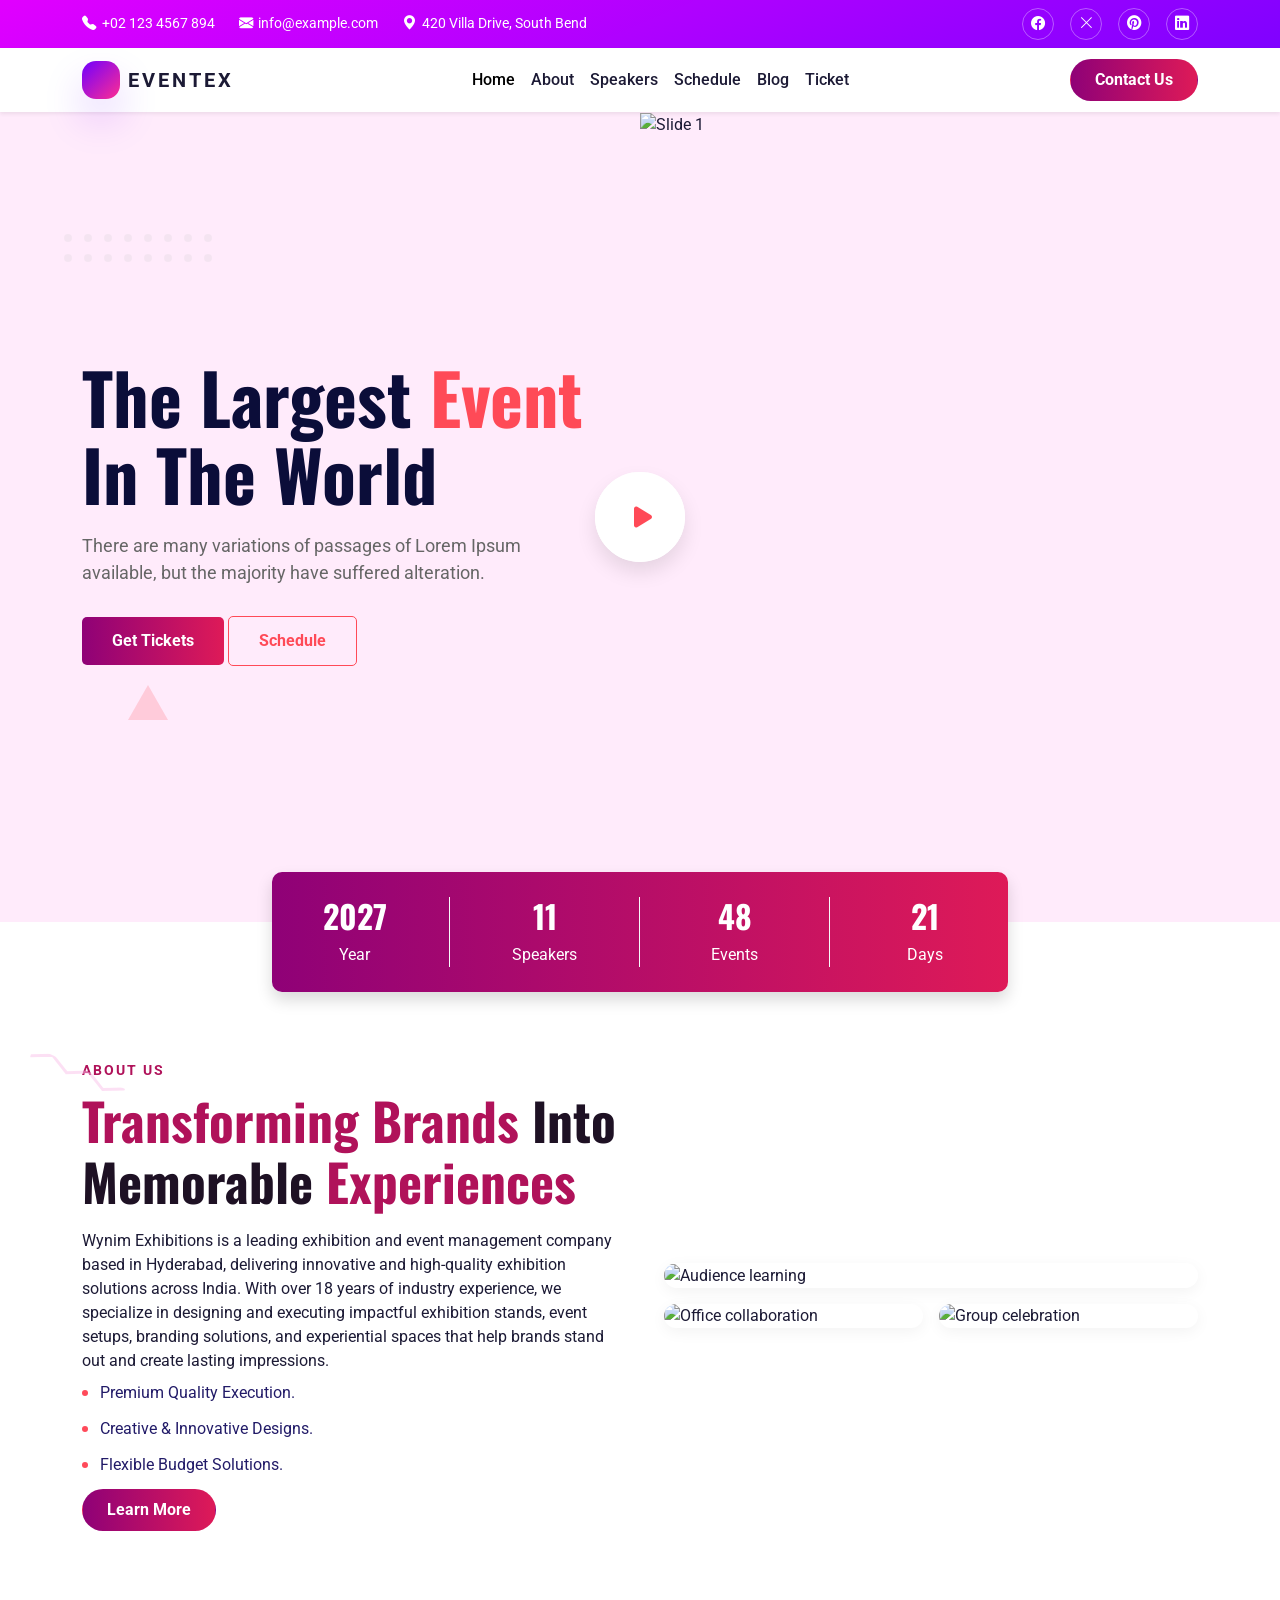
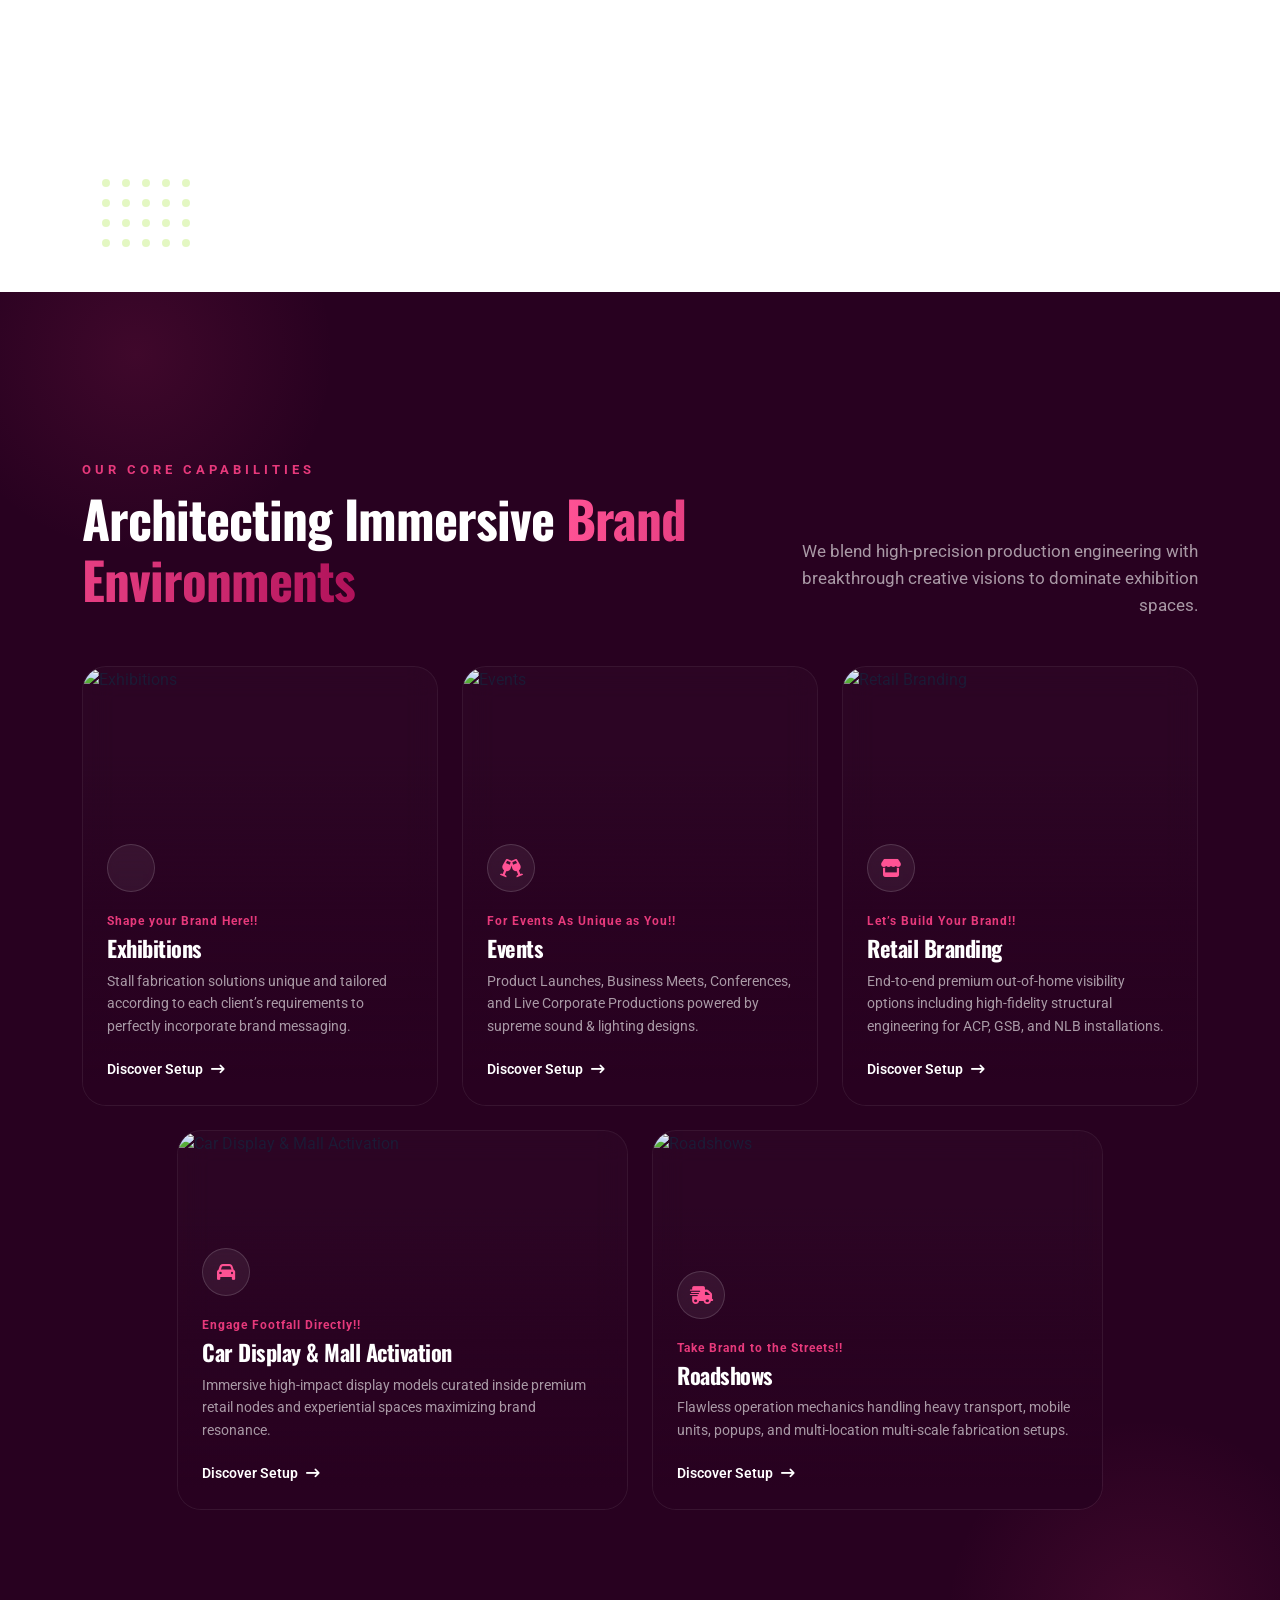
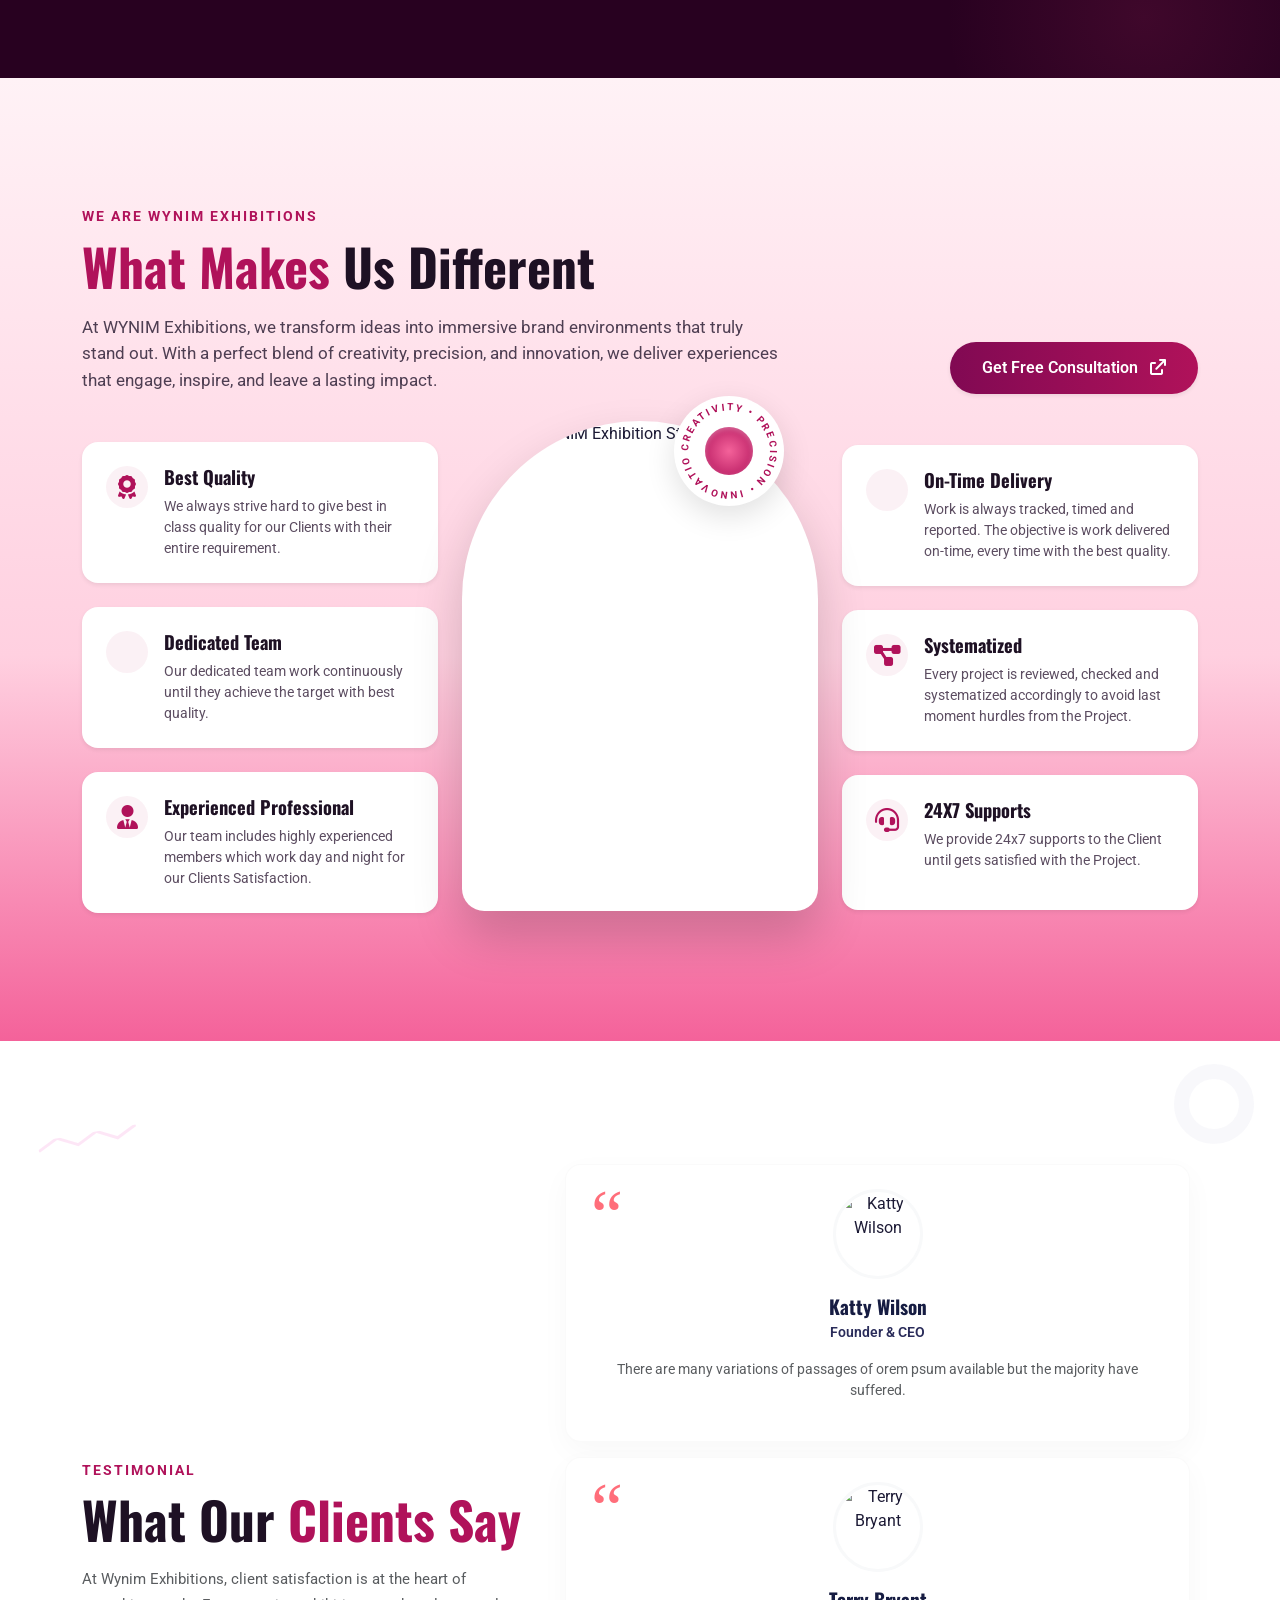
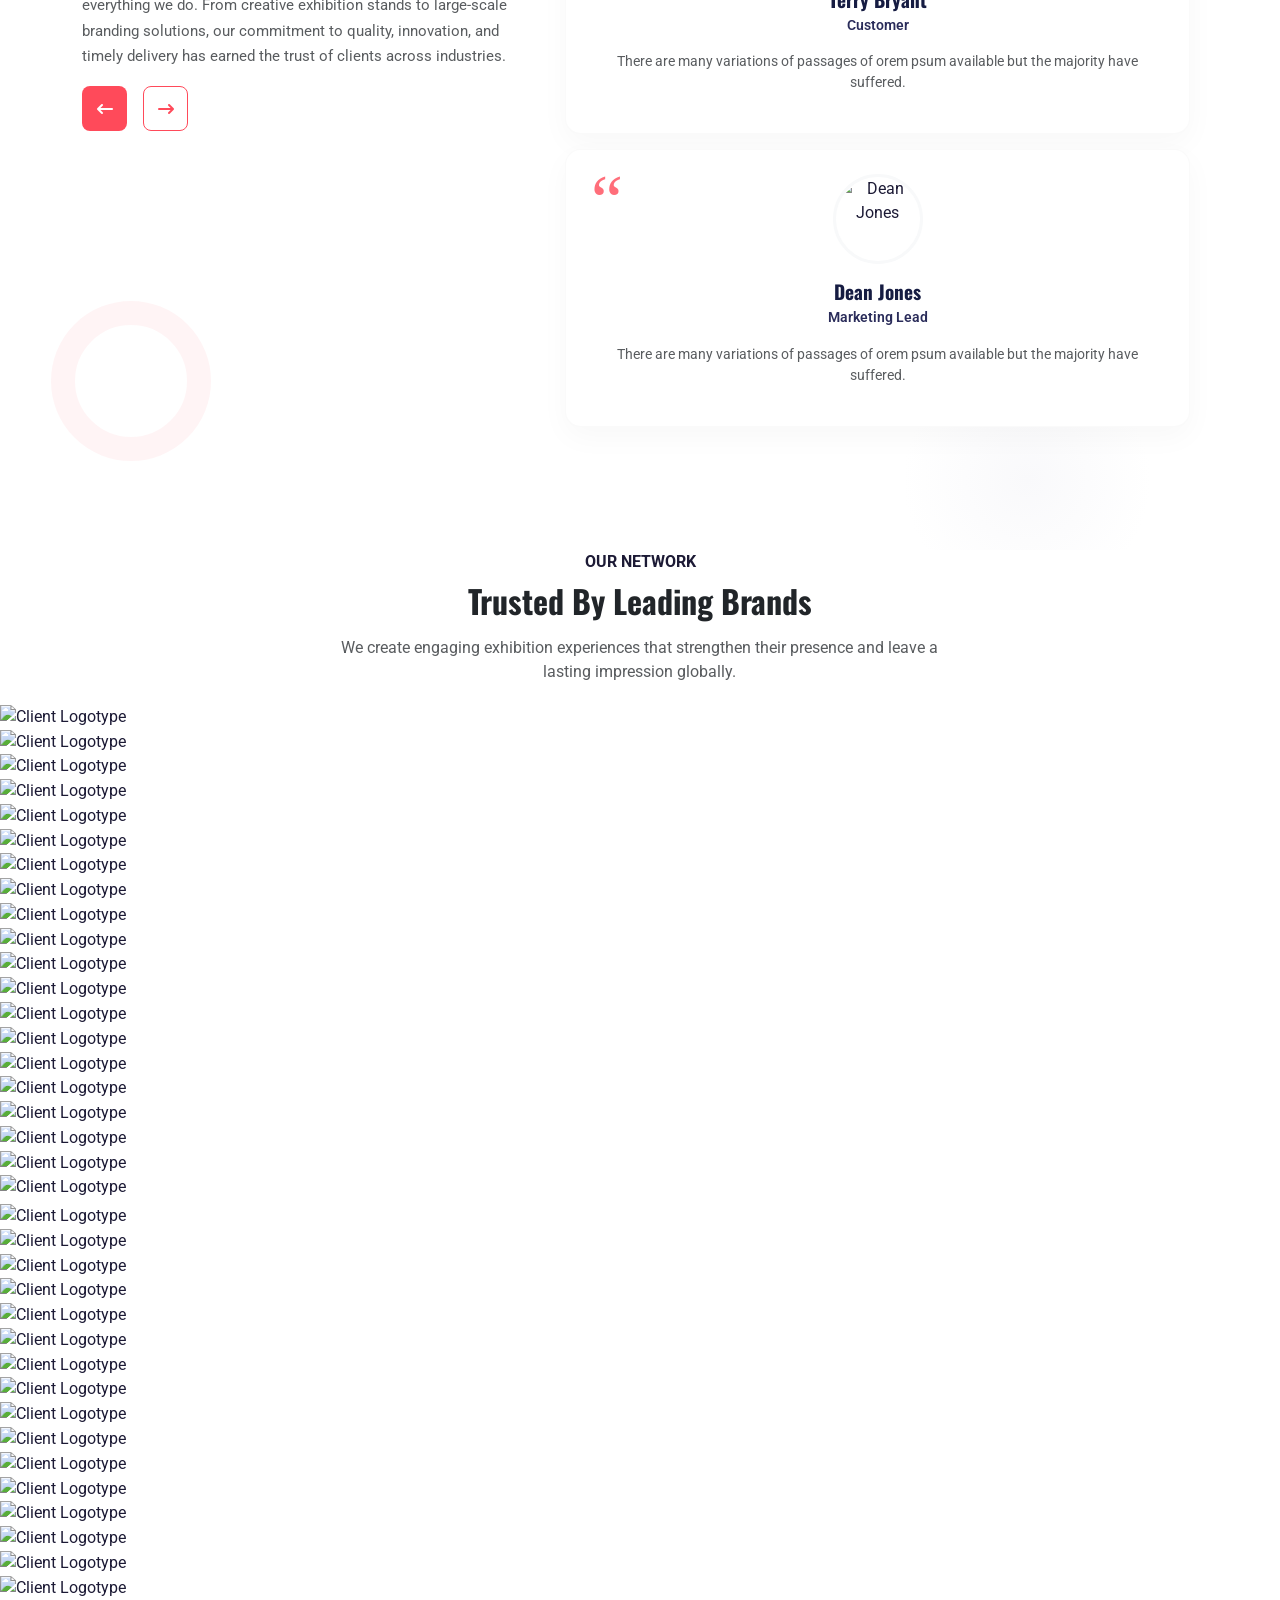
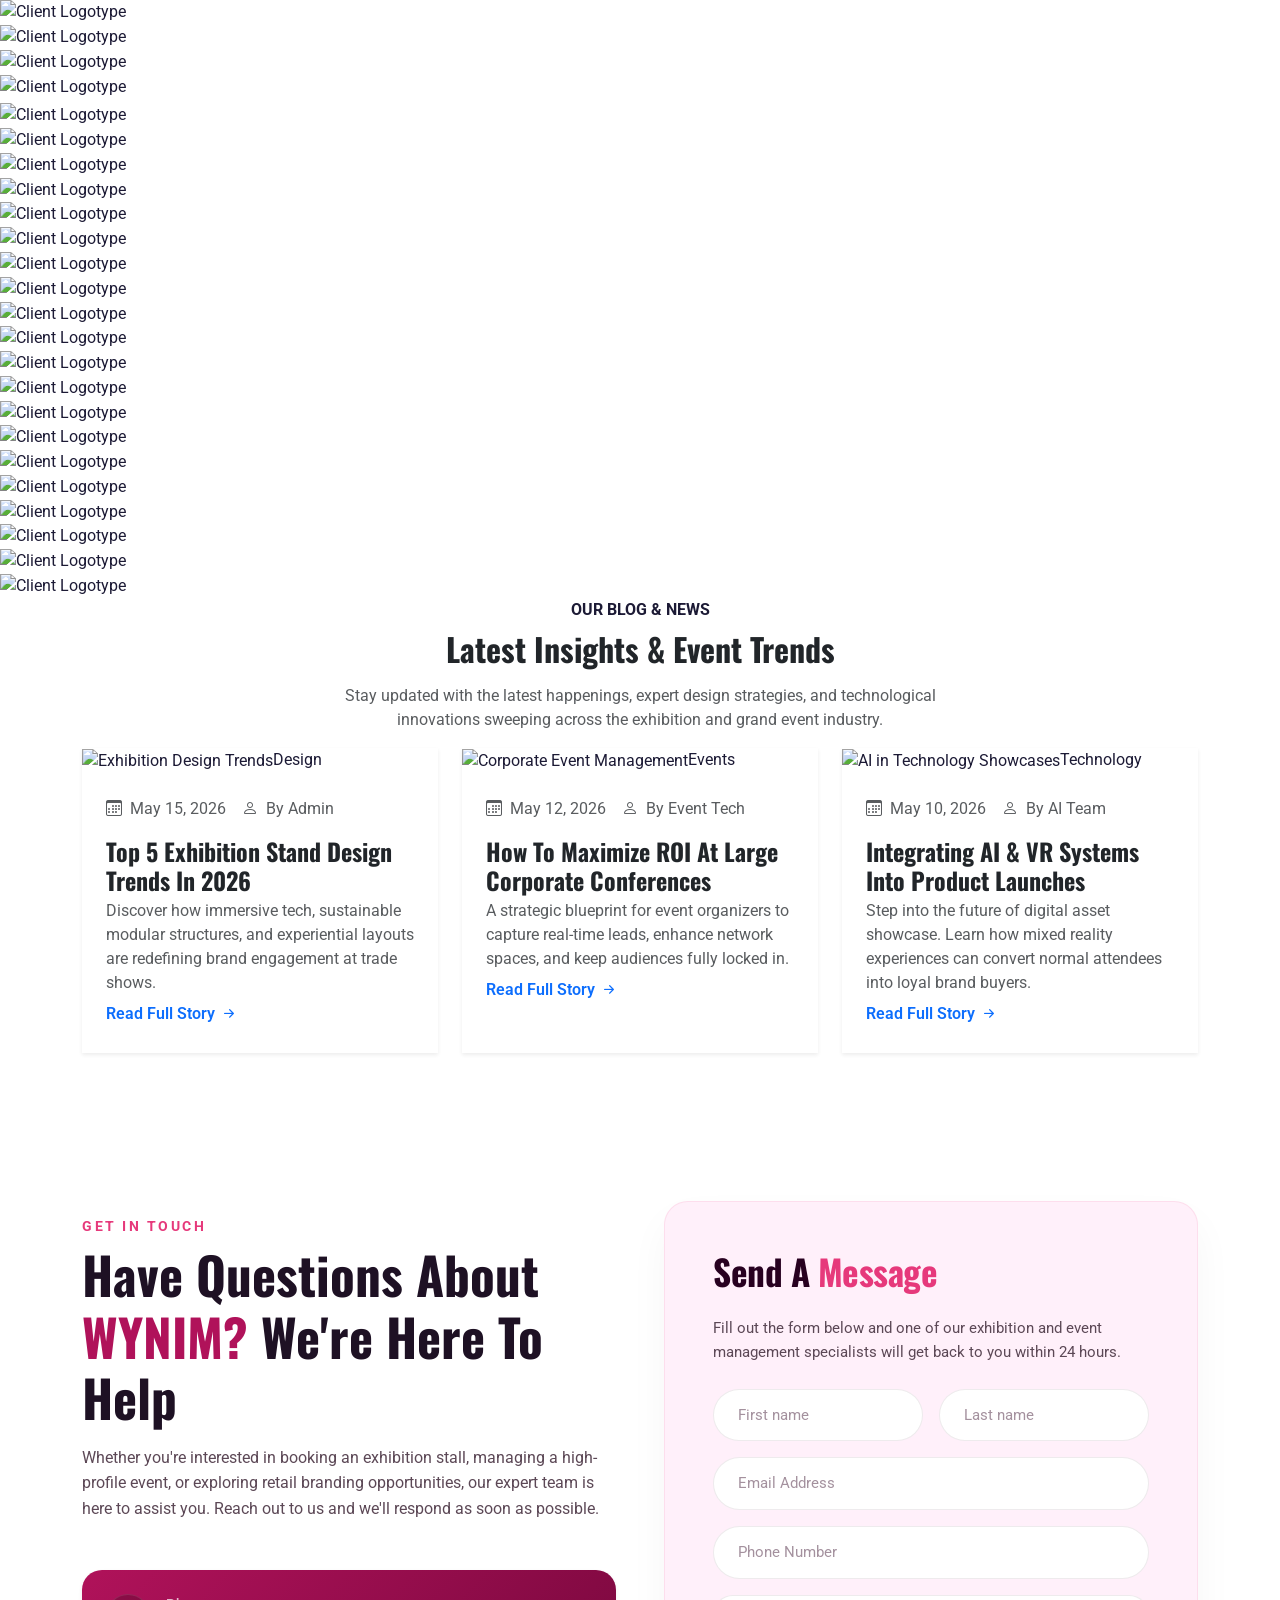
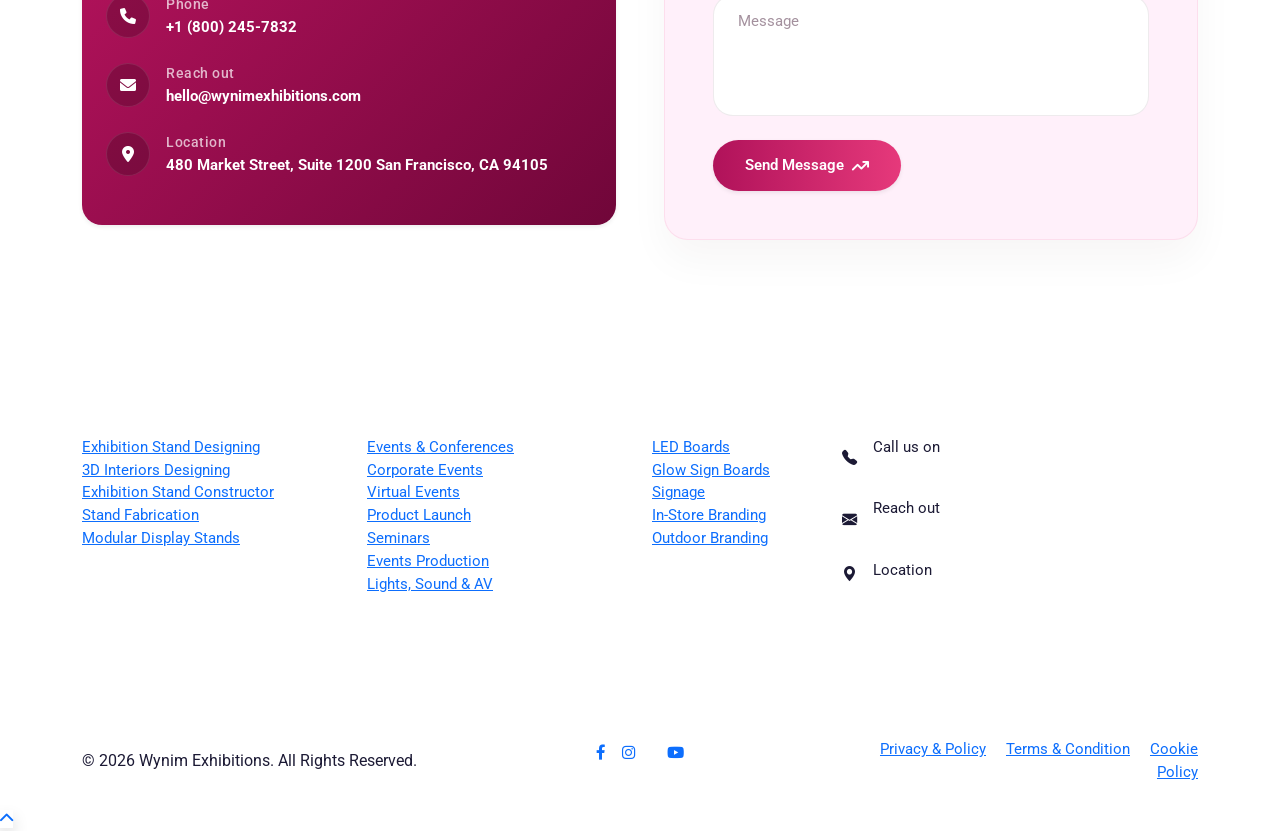
==== commit a39d6ee1: "updatged" ====
--- a/index.html
+++ b/index.html
@@ -7,8 +7,7 @@
     <link rel="preconnect" href="https://fonts.googleapis.com" />
     <link rel="preconnect" href="https://fonts.gstatic.com" crossorigin />
 <link href="https://fonts.googleapis.com/css2?family=Roboto:ital,wght@0,100..900;1,100..900&display=swap" rel="stylesheet">
-    <link rel="stylesheet" href="https://cdn.jsdelivr.net/npm/bootstrap-icons@1.11.3/font/bootstrap-icons.css" />
-    <link href="https://cdn.jsdelivr.net/npm/bootstrap@5.3.2/dist/css/bootstrap.min.css" rel="stylesheet" />
+<link rel="stylesheet" href="https://cdn.jsdelivr.net/npm/bootstrap-icons@1.11.3/font/bootstrap-icons.min.css">    <link href="https://cdn.jsdelivr.net/npm/bootstrap@5.3.2/dist/css/bootstrap.min.css" rel="stylesheet" />
     <link rel="stylesheet" href="assets/css/style.css" />
 <link rel="preconnect" href="https://fonts.googleapis.com">
 <link rel="preconnect" href="https://fonts.gstatic.com" crossorigin>
@@ -138,19 +137,19 @@
             <div class="row text-center">
                 <div class="col-6 col-md-3 border-end border-light stat-item">
                     <h2>2027</h2>
-                    <p class="mb-0">Year</p>
+                    <p class="mb-0 text-white">Year</p>
                 </div>
                 <div class="col-6 col-md-3 border-end border-light stat-item">
                     <h2>11</h2>
-                    <p class="mb-0">Speakers</p>
+                    <p class="mb-0 text-white">Speakers</p>
                 </div>
                 <div class="col-6 col-md-3 border-end border-light stat-item">
                     <h2>48</h2>
-                    <p class="mb-0">Events</p>
+                    <p class="mb-0 text-white">Events</p>
                 </div>
                 <div class="col-6 col-md-3 stat-item">
                     <h2>21</h2>
-                    <p class="mb-0">Days</p>
+                    <p class="mb-0 text-white">Days</p>
                 </div>
             </div>
         </div>
@@ -231,22 +230,29 @@
         <div class="row align-items-center g-5">
             
             <div class="col-lg-6">
-                <span class="about-sub-title text-uppercase fw-bold d-block mb-2">About Us</span>
-                <h2 class="about-heading mb-4">
-                    Learn New <span class="highlight-coral">Things And Connect</span> With Awesome People
+                <span class="exexpo-sub-title text-uppercase fw-bold d-block mb-2">About Us</span>
+                <h2 class="exexpo-heading mb-3">
+                    Transforming Brands<span class="highlight-dark">
+                       Into Memorable</span>
+                    Experiences
+
+
                 </h2>
                 
-                <p class="about-description mb-4">
-                    Sed ut perspiciatis unde omnis iste natus error sit voluptatem accusantium doloremque laudantium, totam rem aperiam, eaque ipsa quae ab illo inventore veritatis et quasi architecto beatae vitae dicta sunt explicabo. Nemo enim ipsam voluptatem quia voluptas sit aspernatur aut odit aut fugit, sed quia consequuntur magni dolores eos qui ratione voluptatem sequi nesciunt. Neque porro quisquam est, qui dolorem ipsum quia dolor sit amet, consectetur, adipisci velit, sed quia non numquam eius modi.
+                <p class="about-description mb-2">
+                   Wynim Exhibitions is a leading exhibition and event management company based in Hyderabad, delivering innovative and high-quality exhibition solutions across India. With over 18 years of industry experience, we specialize in designing and executing impactful exhibition stands, event setups, branding solutions, and experiential spaces that help brands stand out and create lasting impressions.
                 </p>
                 
-                <ul class="about-list list-unstyled mb-4">
-                    <li><span class="bullet-dot"></span> Unde Omnis Iste Natus Sit.</li>
-                    <li><span class="bullet-dot"></span> Accusani Dolore Totam Eaque.</li>
-                    <li><span class="bullet-dot"></span> Rem Aperiam Eaque Illo.</li>
+                <ul class="about-list list-unstyled mb-2">
+                    <li><span class="bullet-dot"></span>
+                         Premium Quality Execution.</li>
+                    <li><span class="bullet-dot"></span>
+                         Creative & Innovative Designs.</li>
+                    <li><span class="bullet-dot"></span> 
+                        Flexible Budget Solutions. </li>
                 </ul>
                 
-                <a href="#" class="btn btn-learn-more shadow-sm">Learn More</a>
+                <a href="#" class="btn btn-purple rounded-pill px-4 py-2">Learn More</a>
             </div>
             
             <div class="col-lg-6">
@@ -567,14 +573,18 @@
     <div class="testi-shape shape-ring-top-right"></div>
     <div class="testi-shape shape-ring-bottom-right"></div>
 
-    <div class="container py-5">
+    <div class="container py-2">
         <div class="row align-items-center g-4">
             
             <div class="col-lg-5">
-                <span class="testi-sub-title text-uppercase fw-bold d-block mb-2">Testimonial</span>
-                <h2 class="testi-heading mb-4">What People <span class="highlight-coral">Say About</span> Us</h2>
-                <p class="testi-description text-muted mb-5">
-                    There are many variations of passages of orem psum available but the majority have suffered alteration in some form by injected humour or randomised words which alteration don't look even slightly believable.
+                <span class="exexpo-sub-title text-uppercase fw-bold d-block mb-2">Testimonial</span>
+                <h2 class="exexpo-heading mb-3"> <span class="highlight-dark">What Our</span> Clients Say</h2>
+                <p class="testi-description text-muted mb-3">
+
+At Wynim Exhibitions, client satisfaction is at the heart of everything we do. 
+From creative exhibition stands to large-scale branding solutions, 
+our commitment to quality, innovation, and timely delivery has earned the trust 
+of clients across industries.
                 </p>
                 
                 <div class="slider-controls d-flex gap-3">
@@ -638,6 +648,111 @@
         </div>
     </div>
 </section>
+
+
+<section class="wynim-clients-section">
+    <div class="container-fluid px-0">
+        
+        <div class="container mb-1">
+            <div class="row justify-content-center text-center">
+                <div class="col-lg-8">
+                    <span class="clients-subtitle text-uppercase fw-bold">Our Network</span>
+                    <h2 class="clients-main-title mt-2 fw-bold text-dark">
+                        Trusted by <span class="title-highlight">Leading Brands</span>
+                    </h2>
+                    <div class="title-bottom-line mx-auto mt-3"></div>
+                    <p class="clients-header-desc text-muted mt-3 mx-auto col-md-10">
+                        We create engaging exhibition experiences that strengthen their presence and leave a lasting impression globally.
+                    </p>
+                </div>
+            </div>
+        </div>
+
+        <div class="ticker-master-container d-flex flex-column gap-1">
+            
+            <div class="ticker-wrapper-row">
+                <div class="ticker-track move-left">
+                    <div class="client-logo-card"><img src="https://confex-html.wpthemeverse.com/images/client-1.png" alt="Client Logotype"></div>
+                    <div class="client-logo-card"><img src="https://confex-html.wpthemeverse.com/images/client-2.png" alt="Client Logotype"></div>
+                    <div class="client-logo-card"><img src="https://confex-html.wpthemeverse.com/images/client-3.png" alt="Client Logotype"></div>
+                    <div class="client-logo-card"><img src="https://confex-html.wpthemeverse.com/images/client-4.png" alt="Client Logotype"></div>
+                    <div class="client-logo-card"><img src="https://confex-html.wpthemeverse.com/images/client-5.png" alt="Client Logotype"></div>
+                    <div class="client-logo-card"><img src="https://confex-html.wpthemeverse.com/images/client-6.png" alt="Client Logotype"></div>
+                    <div class="client-logo-card"><img src="https://confex-html.wpthemeverse.com/images/client-7.png" alt="Client Logotype"></div>
+                    <div class="client-logo-card"><img src="https://confex-html.wpthemeverse.com/images/client-8.png" alt="Client Logotype"></div>
+                    <div class="client-logo-card"><img src="https://confex-html.wpthemeverse.com/images/client-9.png" alt="Client Logotype"></div>
+                    <div class="client-logo-card"><img src="https://confex-html.wpthemeverse.com/images/client-10.png" alt="Client Logotype"></div>
+                    
+                    <div class="client-logo-card"><img src="https://confex-html.wpthemeverse.com/images/client-1.png" alt="Client Logotype"></div>
+                    <div class="client-logo-card"><img src="https://confex-html.wpthemeverse.com/images/client-2.png" alt="Client Logotype"></div>
+                    <div class="client-logo-card"><img src="https://confex-html.wpthemeverse.com/images/client-3.png" alt="Client Logotype"></div>
+                    <div class="client-logo-card"><img src="https://confex-html.wpthemeverse.com/images/client-4.png" alt="Client Logotype"></div>
+                    <div class="client-logo-card"><img src="https://confex-html.wpthemeverse.com/images/client-5.png" alt="Client Logotype"></div>
+                    <div class="client-logo-card"><img src="https://confex-html.wpthemeverse.com/images/client-6.png" alt="Client Logotype"></div>
+                    <div class="client-logo-card"><img src="https://confex-html.wpthemeverse.com/images/client-7.png" alt="Client Logotype"></div>
+                    <div class="client-logo-card"><img src="https://confex-html.wpthemeverse.com/images/client-8.png" alt="Client Logotype"></div>
+                    <div class="client-logo-card"><img src="https://confex-html.wpthemeverse.com/images/client-9.png" alt="Client Logotype"></div>
+                    <div class="client-logo-card"><img src="https://confex-html.wpthemeverse.com/images/client-10.png" alt="Client Logotype"></div>
+                </div>
+            </div>
+
+            <div class="ticker-wrapper-row">
+                <div class="ticker-track move-right">
+                    <div class="client-logo-card"><img src="https://confex-html.wpthemeverse.com/images/client-11.png" alt="Client Logotype"></div>
+                    <div class="client-logo-card"><img src="https://confex-html.wpthemeverse.com/images/client-12.png" alt="Client Logotype"></div>
+                    <div class="client-logo-card"><img src="https://confex-html.wpthemeverse.com/images/client-13.png" alt="Client Logotype"></div>
+                    <div class="client-logo-card"><img src="https://confex-html.wpthemeverse.com/images/client-14.png" alt="Client Logotype"></div>
+                    <div class="client-logo-card"><img src="https://confex-html.wpthemeverse.com/images/client-15.png" alt="Client Logotype"></div>
+                    <div class="client-logo-card"><img src="https://confex-html.wpthemeverse.com/images/client-16.png" alt="Client Logotype"></div>
+                    <div class="client-logo-card"><img src="https://confex-html.wpthemeverse.com/images/client-17.png" alt="Client Logotype"></div>
+                    <div class="client-logo-card"><img src="https://confex-html.wpthemeverse.com/images/client-18.png" alt="Client Logotype"></div>
+                    <div class="client-logo-card"><img src="https://confex-html.wpthemeverse.com/images/client-19.png" alt="Client Logotype"></div>
+                    <div class="client-logo-card"><img src="https://confex-html.wpthemeverse.com/images/client-20.png" alt="Client Logotype"></div>
+
+                    <div class="client-logo-card"><img src="https://confex-html.wpthemeverse.com/images/client-11.png" alt="Client Logotype"></div>
+                    <div class="client-logo-card"><img src="https://confex-html.wpthemeverse.com/images/client-12.png" alt="Client Logotype"></div>
+                    <div class="client-logo-card"><img src="https://confex-html.wpthemeverse.com/images/client-13.png" alt="Client Logotype"></div>
+                    <div class="client-logo-card"><img src="https://confex-html.wpthemeverse.com/images/client-14.png" alt="Client Logotype"></div>
+                    <div class="client-logo-card"><img src="https://confex-html.wpthemeverse.com/images/client-15.png" alt="Client Logotype"></div>
+                    <div class="client-logo-card"><img src="https://confex-html.wpthemeverse.com/images/client-16.png" alt="Client Logotype"></div>
+                    <div class="client-logo-card"><img src="https://confex-html.wpthemeverse.com/images/client-17.png" alt="Client Logotype"></div>
+                    <div class="client-logo-card"><img src="https://confex-html.wpthemeverse.com/images/client-18.png" alt="Client Logotype"></div>
+                    <div class="client-logo-card"><img src="https://confex-html.wpthemeverse.com/images/client-19.png" alt="Client Logotype"></div>
+                    <div class="client-logo-card"><img src="https://confex-html.wpthemeverse.com/images/client-20.png" alt="Client Logotype"></div>
+                </div>
+            </div>
+
+            <div class="ticker-wrapper-row">
+                <div class="ticker-track move-left">
+                    <div class="client-logo-card"><img src="https://confex-html.wpthemeverse.com/images/client-21.png" alt="Client Logotype"></div>
+                    <div class="client-logo-card"><img src="https://confex-html.wpthemeverse.com/images/client-22.png" alt="Client Logotype"></div>
+                    <div class="client-logo-card"><img src="https://confex-html.wpthemeverse.com/images/client-23.png" alt="Client Logotype"></div>
+                    <div class="client-logo-card"><img src="https://confex-html.wpthemeverse.com/images/client-24.png" alt="Client Logotype"></div>
+                    <div class="client-logo-card"><img src="https://confex-html.wpthemeverse.com/images/client-25.png" alt="Client Logotype"></div>
+                    <div class="client-logo-card"><img src="https://confex-html.wpthemeverse.com/images/client-26.png" alt="Client Logotype"></div>
+                    <div class="client-logo-card"><img src="https://confex-html.wpthemeverse.com/images/client-27.png" alt="Client Logotype"></div>
+                    <div class="client-logo-card"><img src="https://confex-html.wpthemeverse.com/images/client-28.png" alt="Client Logotype"></div>
+                    <div class="client-logo-card"><img src="https://confex-html.wpthemeverse.com/images/client-29.png" alt="Client Logotype"></div>
+                    <div class="client-logo-card"><img src="https://confex-html.wpthemeverse.com/images/client-30.png" alt="Client Logotype"></div>
+
+                    <div class="client-logo-card"><img src="https://confex-html.wpthemeverse.com/images/client-21.png" alt="Client Logotype"></div>
+                    <div class="client-logo-card"><img src="https://confex-html.wpthemeverse.com/images/client-22.png" alt="Client Logotype"></div>
+                    <div class="client-logo-card"><img src="https://confex-html.wpthemeverse.com/images/client-23.png" alt="Client Logotype"></div>
+                    <div class="client-logo-card"><img src="https://confex-html.wpthemeverse.com/images/client-24.png" alt="Client Logotype"></div>
+                    <div class="client-logo-card"><img src="https://confex-html.wpthemeverse.com/images/client-25.png" alt="Client Logotype"></div>
+                    <div class="client-logo-card"><img src="https://confex-html.wpthemeverse.com/images/client-26.png" alt="Client Logotype"></div>
+                    <div class="client-logo-card"><img src="https://confex-html.wpthemeverse.com/images/client-27.png" alt="Client Logotype"></div>
+                    <div class="client-logo-card"><img src="https://confex-html.wpthemeverse.com/images/client-28.png" alt="Client Logotype"></div>
+                    <div class="client-logo-card"><img src="https://confex-html.wpthemeverse.com/images/client-29.png" alt="Client Logotype"></div>
+                    <div class="client-logo-card"><img src="https://confex-html.wpthemeverse.com/images/client-30.png" alt="Client Logotype"></div>
+                </div>
+            </div>
+
+        </div>
+    </div>
+</section>
+
+
 
 <script src="https://code.jquery.com/jquery-3.6.0.min.js"></script>
 <script type="text/javascript" src="https://cdn.jsdelivr.net/npm/slick-carousel@1.8.1/slick/slick.min.js"></script>
@@ -666,6 +781,104 @@
 </script>
 
 
+
+
+
+<section class="confex-blog-section">
+    <div class="container">
+        
+        <div class="row justify-content-center">
+            <div class="col-lg-7 text-center">
+                <span class="blog-subtitle text-uppercase fw-bold">Our Blog & News</span>
+                <h2 class="blog-main-title mt-2 fw-bold text-dark">
+                    Latest Insights & <span class="title-highlight">Event Trends</span>
+                </h2>
+                <p class="blog-header-desc text-muted mt-3">
+                    Stay updated with the latest happenings, expert design strategies, and technological innovations sweeping across the exhibition and grand event industry.
+                </p>
+            </div>
+        </div>
+
+        <div class="row g-4 justify-content-center">
+            
+            <div class="col-lg-4 col-md-6 col-sm-12">
+                <article class="blog-card-item h-100 shadow-sm border-0">
+                    <div class="blog-image-wrap position-relative overflow-hidden">
+                        <img src="https://images.unsplash.com/photo-1540575467063-178a50c2df87?q=80&w=600&auto=format&fit=crop" alt="Exhibition Design Trends" class="img-fluid blog-img">
+                        <span class="blog-category-badge position-absolute">Design</span>
+                    </div>
+                    <div class="blog-content-body p-4">
+                        <div class="blog-meta-data d-flex align-items-center gap-3 mb-3 text-muted">
+                            <span><i class="bi bi-calendar3 me-1"></i> May 15, 2026</span>
+                            <span><i class="bi bi-person me-1"></i> By Admin</span>
+                        </div>
+                        <h4 class="blog-card-title mb-1">
+                            <a href="#" class="text-decoration-none text-dark">Top 5 Exhibition Stand Design Trends in 2026</a>
+                        </h4>
+                        <p class="blog-card-excerpt text-muted mb-1">
+                            Discover how immersive tech, sustainable modular structures, and experiential layouts are redefining brand engagement at trade shows.
+                        </p>
+                        <a href="#" class="blog-readmore-btn d-inline-flex align-items-center text-decoration-none fw-semibold">
+                            Read Full Story <i class="bi bi-arrow-right-short ms-1 fs-5"></i>
+                        </a>
+                    </div>
+                </article>
+            </div>
+
+            <div class="col-lg-4 col-md-6 col-sm-12">
+                <article class="blog-card-item h-100 shadow-sm border-0">
+                    <div class="blog-image-wrap position-relative overflow-hidden">
+                        <img src="https://images.unsplash.com/photo-1511578314322-379afb476865?q=80&w=600&auto=format&fit=crop" alt="Corporate Event Management" class="img-fluid blog-img">
+                        <span class="blog-category-badge position-absolute">Events</span>
+                    </div>
+                    <div class="blog-content-body p-4">
+                        <div class="blog-meta-data d-flex align-items-center gap-3 mb-3 text-muted">
+                            <span><i class="bi bi-calendar3 me-1"></i> May 12, 2026</span>
+                            <span><i class="bi bi-person me-1"></i> By Event Tech</span>
+                        </div>
+                        <h4 class="blog-card-title mb-1">
+                            <a href="#" class="text-decoration-none text-dark">How to Maximize ROI at Large Corporate Conferences</a>
+                        </h4>
+                        <p class="blog-card-excerpt text-muted mb-1">
+                            A strategic blueprint for event organizers to capture real-time leads, enhance network spaces, and keep audiences fully locked in.
+                        </p>
+                        <a href="#" class="blog-readmore-btn d-inline-flex align-items-center text-decoration-none fw-semibold">
+                            Read Full Story <i class="bi bi-arrow-right-short ms-1 fs-5"></i>
+                        </a>
+                    </div>
+                </article>
+            </div>
+
+            <div class="col-lg-4 col-md-6 col-sm-12">
+                <article class="blog-card-item h-100 shadow-sm border-0">
+                    <div class="blog-image-wrap position-relative overflow-hidden">
+                        <img src="https://images.unsplash.com/photo-1451187580459-43490279c0fa?q=80&w=600&auto=format&fit=crop" alt="AI in Technology Showcases" class="img-fluid blog-img">
+                        <span class="blog-category-badge position-absolute">Technology</span>
+                    </div>
+                    <div class="blog-content-body p-4">
+                        <div class="blog-meta-data d-flex align-items-center gap-3 mb-3 text-muted">
+                            <span><i class="bi bi-calendar3 me-1"></i> May 10, 2026</span>
+                            <span><i class="bi bi-person me-1"></i> By AI Team</span>
+                        </div>
+                        <h4 class="blog-card-title mb-1">
+                            <a href="#" class="text-decoration-none text-dark">Integrating AI & VR Systems into Product Launches</a>
+                        </h4>
+                        <p class="blog-card-excerpt text-muted mb-1">
+                            Step into the future of digital asset showcase. Learn how mixed reality experiences can convert normal attendees into loyal brand buyers.
+                        </p>
+                        <a href="#" class="blog-readmore-btn d-inline-flex align-items-center text-decoration-none fw-semibold">
+                            Read Full Story <i class="bi bi-arrow-right-short ms-1 fs-5"></i>
+                        </a>
+                    </div>
+                </article>
+            </div>
+
+        </div>
+    </div>
+</section>
+
+
+
 <section class="wynim-contact-section-white">
     <div class="container py-5">
         <div class="row g-5 align-items-center">
@@ -673,7 +886,7 @@
             <div class="col-lg-6">
                 <div class="contact-info-wrapper">
                     <span class="contact-tag text-uppercase fw-bold d-block mb-2">Get In Touch</span>
-                    <h2 class="contact-heading mb-4">Have Questions About WYNIM? We're Here to Help</h2>
+                    <h2 class="exexpo-heading mb-3"> <span class="highlight-dark">Have Questions About  </span> WYNIM? <span class="highlight-dark">We're Here to Help</span></h2>
                     <p class="contact-desc mb-5">
                         Whether you're interested in booking an exhibition stall, managing a high-profile event, or exploring retail branding opportunities, our expert team is here to assist you. Reach out to us and we'll respond as soon as possible.
                     </p>
@@ -703,13 +916,7 @@
                             </div>
                         </div>
 
-                        <div class="d-flex align-items-center info-item-row">
-                            <div class="info-icon-circle"><i class="fa-solid fa-clock"></i></div>
-                            <div class="ms-3">
-                                <span class="info-label d-block small">Office Hours</span>
-                                <span class="info-value text-white fw-bold">Mon – Fri: 9:00 AM – 6:00 PM</span>
-                            </div>
-                        </div>
+                  
                     </div>
                 </div>
             </div>
@@ -752,6 +959,117 @@
     </div>
 </section>
 
+
+
+
+
+
+<footer class="confex-footer position-relative">
+    <div class="container footer-top-wrapper">
+        <div class="row g-4">
+            
+            <div class="col-xl-3 col-lg-3 col-md-6 col-sm-6">
+                <h5 class="footer-heading text-white fw-bold text-uppercase mb-4">Exhibition Services</h5>
+                <ul class="footer-links-list list-unstyled">
+                    <li><a href="exhibitions.php">Exhibition Stand Designing</a></li>
+                    <li><a href="exhibitions.php">3D Interiors Designing</a></li>
+                    <li><a href="exhibitions.php">Exhibition Stand Constructor</a></li>
+                    <li><a href="exhibitions.php">Stand Fabrication</a></li>
+                    <li><a href="exhibitions.php">Modular Display Stands</a></li>
+                </ul>
+            </div>
+
+            <div class="col-xl-3 col-lg-3 col-md-6 col-sm-6">
+                <h5 class="footer-heading text-white fw-bold text-uppercase mb-4">Event Management</h5>
+                <ul class="footer-links-list list-unstyled">
+                    <li><a href="events.php">Events & Conferences</a></li>
+                    <li><a href="events.php">Corporate Events</a></li>
+                    <li><a href="events.php">Virtual Events</a></li>
+                    <li><a href="events.php">Product Launch</a></li>
+                    <li><a href="events.php">Seminars</a></li>
+                    <li><a href="events.php">Events Production</a></li>
+                    <li><a href="events.php">Lights, Sound & AV</a></li>
+                </ul>
+            </div>
+
+            <div class="col-xl-2 col-lg-2 col-md-6 col-sm-6">
+                <h5 class="footer-heading text-white fw-bold text-uppercase mb-4">Retail Branding</h5>
+                <ul class="footer-links-list list-unstyled">
+                    <li><a href="retail.php">LED Boards</a></li>
+                    <li><a href="retail.php">Glow Sign Boards</a></li>
+                    <li><a href="retail.php">Signage</a></li>
+                    <li><a href="retail.php">In-Store Branding</a></li>
+                    <li><a href="retail.php">Outdoor Branding</a></li>
+                </ul>
+            </div>
+
+            <div class="col-xl-4 col-lg-4 col-md-6 col-sm-12">
+                <h5 class="footer-heading text-white fw-bold text-uppercase mb-4">Contact Informations</h5>
+              <div class="footer-contact-stack">
+                    
+    <div class="contact-info-row d-flex align-items-center mb-3">
+        <div class="contact-circle-badge"><i class="bi bi-telephone-fill"></i></div>
+        <div class="contact-text-meta ms-3">
+            <span class="contact-row-title d-block">Call us on</span>
+            <a href="tel:+9104029309447" class="contact-row-value text-white text-decoration-none fw-semibold">(+91) 040-29309447</a>
+        </div>
+    </div>
+
+    <div class="contact-info-row d-flex align-items-center mb-3">
+        <div class="contact-circle-badge"><i class="bi bi-envelope-fill"></i></div>
+        <div class="contact-text-meta ms-3">
+            <span class="contact-row-title d-block">Reach out</span>
+            <a href="mailto:info@wynim.in" class="contact-row-value text-white text-decoration-none fw-semibold">info@wynim.in</a>
+        </div>
+    </div>
+
+    <div class="contact-info-row d-flex align-items-start mb-3">
+        <div class="contact-circle-badge mt-1"><i class="bi bi-geo-alt-fill"></i></div>
+        <div class="contact-text-meta ms-3">
+            <span class="contact-row-title d-block">Location</span>
+            <span class="contact-row-value text-white address-fix">
+                #2nd Floor, 8-2-612/54/2, Rd Number 11, Gaffar Khan Colony, Banjara Hills, Hyderabad, Telangana-500034.
+            </span>
+        </div>
+    </div>
+
+</div>
+            </div>
+
+        </div>
+    </div>
+
+    <div class="footer-bottom-bar border-top-custom mt-5 py-4">
+        <div class="container">
+            <div class="row align-items-center justify-content-between g-3">
+                
+                <div class="col-lg-4 col-md-6 text-center text-md-start">
+                    <p class="copyright-text mb-0">&copy; 2026 Wynim Exhibitions. All Rights Reserved.</p>
+                </div>
+
+                <div class="col-lg-4 col-md-12 text-center my-2 my-lg-0">
+                    <div class="bottom-social-row d-flex justify-content-center gap-3">
+                        <a href="#" class="bottom-social-icon" title="Facebook"><i class="fa-brands fa-facebook-f"></i></a>
+                        <a href="#" class="bottom-social-icon" title="Instagram"><i class="fa-brands fa-instagram"></i></a>
+                        <a href="#" class="bottom-social-icon" title="Twitter"><i class="fa-brands fa-x-twitter"></i></a>
+                        <a href="#" class="bottom-social-icon" title="Youtube"><i class="fa-brands fa-youtube"></i></a>
+                    </div>
+                </div>
+                
+                <div class="col-lg-4 col-md-6 text-center text-md-end">
+                    <div class="bottom-legal-links">
+                        <a href="#" class="legal-link me-3">Privacy & Policy</a>
+                        <a href="#" class="legal-link me-3">Terms & Condition</a>
+                        <a href="#" class="legal-link">Cookie Policy</a>
+                    </div>
+                </div>
+
+            </div>
+        </div>
+    </div>
+
+    <a href="#" class="scroll-top-arrow-btn shadow"><i class="fa-solid fa-chevron-up"></i></a>
+</footer>
 
 
 
